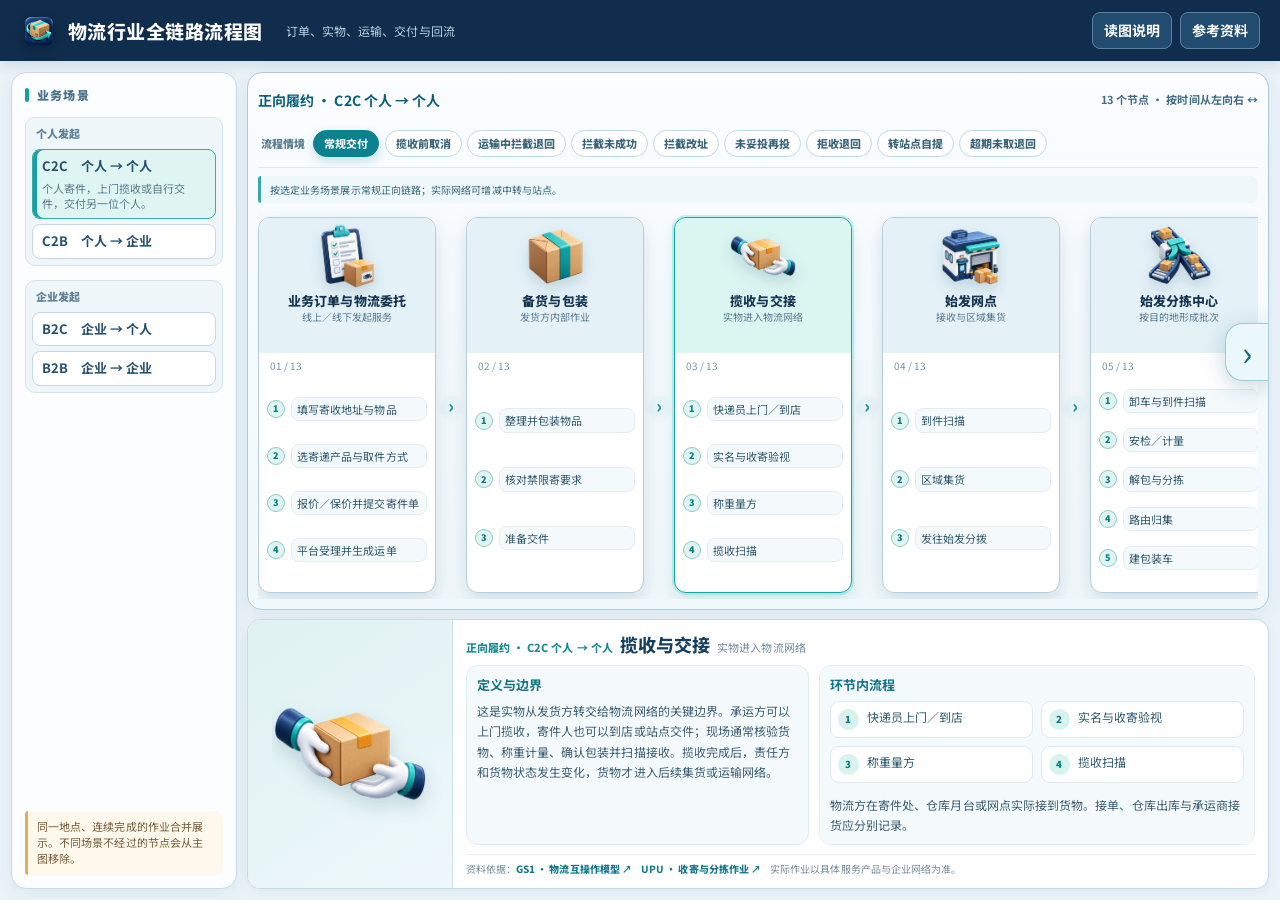
==== index.html @ 41b074a9 "Show active return switch only in C2B scenario" ====
<!doctype html>
<html lang="zh-CN">
<head>
  <meta charset="utf-8">
  <meta name="viewport" content="width=device-width, initial-scale=1">
  <meta name="theme-color" content="#102d4d">
  <meta name="description" content="按 C2C、C2B、B2C、B2B 场景查看物流正向与逆向全链路。">
  <title>物流行业全链路流程图</title>
  <style>
    @import url("https://fonts.googleapis.com/css2?family=Noto+Sans+SC:wght@400;500;600;700;800&display=swap");
    :root{--ink:#173652;--navy:#102d4d;--teal:#159f9e;--teal-dark:#0a747b;--soft:#eef6fa;--line:#c7dae7;--muted:#56728a;--gold:#e9af57;--white:#fff}
    *{box-sizing:border-box}html,body{height:100%}body{margin:0;background:#eaf3f8;color:var(--ink);font:14px/1.45 -apple-system,BlinkMacSystemFont,"PingFang SC","Microsoft YaHei",sans-serif}button{font:inherit;cursor:pointer}button:focus-visible,a:focus-visible,.flow-card:focus-visible{outline:3px solid #edbd68;outline-offset:2px}
    .app{height:100dvh;min-height:650px;display:flex;flex-direction:column;overflow:hidden}.topbar{height:61px;flex:none;padding:0 20px;background:var(--navy);color:#fff;display:flex;align-items:center;justify-content:space-between;gap:15px;box-shadow:0 3px 12px #13355126}.brand{display:flex;align-items:center;gap:10px;min-width:0}.brand-logo{width:31px;height:31px;border:2px solid #52d5c7;border-radius:9px;display:grid;place-items:center;color:#70eadf;font-size:19px;font-weight:800;transform:rotate(-8deg)}.brand h1{margin:0;font-size:19px;letter-spacing:.04em;white-space:nowrap}.brand p{margin:0 0 0 13px;color:#b1d2df;font-size:12px;white-space:nowrap}.top-actions{display:flex;gap:8px}.top-actions button{background:#214b6f;color:#fff;border:1px solid #5d829e;border-radius:8px;padding:7px 11px;font-weight:700}.top-actions button:hover{background:#2e5d82;transform:translateY(-1px)}
    .main{flex:1;min-height:0;padding:11px;display:grid;grid-template-columns:236px minmax(0,1fr);gap:10px}.sidebar{min-height:0;overflow:auto;background:#fbfdff;border:1px solid var(--line);border-radius:15px;padding:13px;display:flex;flex-direction:column;gap:14px;box-shadow:0 5px 17px #164b7010}.rail-heading{display:flex;align-items:center;gap:8px;font-size:12px;letter-spacing:.1em;font-weight:900;color:#48718b;text-transform:uppercase}.rail-heading::before{content:"";height:14px;width:4px;background:var(--teal);border-radius:4px}.switch-card{background:#e9f3f7;border:1px solid #c9dfe8;border-radius:12px;padding:9px}.switch-label{font-size:12px;font-weight:800;color:#497089;margin:0 0 7px}.direction-switch{position:relative;display:grid;grid-template-columns:1fr 1fr;gap:3px;padding:3px;background:#d5e6ed;border-radius:10px}.switch-slider{position:absolute;top:3px;bottom:3px;left:3px;width:calc(50% - 4px);border-radius:8px;background:#fff;box-shadow:0 2px 8px #123d5e25;transition:transform .42s cubic-bezier(.22,.75,.22,1),background .35s}.direction-switch.reverse .switch-slider{transform:translateX(calc(100% + 3px));background:#dcf4ec}.direction-switch button{position:relative;z-index:1;border:0;background:transparent;color:#5d7a8b;border-radius:8px;padding:8px 4px;font-weight:900;font-size:13px}.direction-switch button[aria-pressed="true"]{color:#0b6879}.switch-hint{font-size:11px;color:#638198;margin:8px 2px 0;min-height:28px;transition:opacity .2s,transform .2s}
    .scene-group{background:#eff6fa;border:1px solid #d4e4eb;border-radius:10px;padding:6px;display:grid;gap:5px}.group-title{color:#60829a;font-size:11px;font-weight:900;padding:2px 4px}.scene{width:100%;border:1px solid #c6d8e4;border-radius:8px;background:#fff;color:#26506d;text-align:left;padding:7px 9px;transition:background .35s,border-color .35s,box-shadow .35s,transform .35s}.scene:hover{border-color:#54adad;transform:translateX(2px)}.scene.active{background:#dff5f2;border-color:#39aaa8;box-shadow:inset 4px 0 #16a2a1}.scene strong{display:block;font-size:13px}.scene .scene-desc{display:block;max-height:0;opacity:0;overflow:hidden;font-size:11px;color:#567b8d;line-height:1.35;transition:max-height .45s cubic-bezier(.2,.7,.2,1),opacity .3s,padding .35s;padding-top:0}.scene.active .scene-desc{max-height:100px;opacity:1;padding-top:5px}.route-block{display:none;background:#eef8f8;border:1px solid #cce7e5;border-radius:10px;padding:8px;gap:5px;flex-direction:column;animation:reveal .35s both}.route-block.visible{display:flex}.route-block span{font-size:11px;font-weight:900;color:#48788a}.route{background:#fff;border:1px solid #bdd8de;border-radius:7px;color:#386478;text-align:left;padding:6px 8px;font-size:12px;font-weight:700;transition:background .3s,border-color .3s,transform .3s}.route:hover{transform:translateX(2px)}.route.active{background:#d6f2ef;border-color:#31aaa5;color:#086a75}.rail-note{margin-top:auto;border-left:3px solid #e5ae5f;background:#fff8ed;padding:8px 9px;border-radius:3px 8px 8px 3px;color:#775d38;font-size:11px}
    .surface{min-width:0;min-height:0;display:flex;flex-direction:column;gap:9px}.chart{flex:1;min-height:0;border:1px solid #accbdc;border-radius:15px;background:linear-gradient(180deg,#fbfdff,#f0f8fb);overflow-x:auto;overflow-y:hidden;scrollbar-color:#78aeca #dbeaf3;scrollbar-width:thin;box-shadow:0 5px 18px #14436513}.chart-inner{height:100%;min-height:375px;padding:12px;display:flex;flex-direction:column}.chart-heading{flex:none;min-height:38px;display:flex;align-items:center;justify-content:space-between;gap:12px;color:#416c84}.chart-heading strong{font-size:15px;color:#0b6079}.chart-heading small{font-size:12px;font-weight:700;white-space:nowrap}.flow{display:flex;align-items:stretch;gap:12px;flex:1;min-height:0}.flow-card{position:relative;flex:0 0 205px;min-width:205px;background:#fff;border:1px solid #b5cedd;border-radius:12px;box-shadow:0 5px 13px #164a6720;display:flex;flex-direction:column;overflow:visible;transition:border-color .25s,box-shadow .25s,background .25s}.flow-card:not(:last-child)::after{content:"";position:absolute;left:calc(100% + 2px);top:52%;width:9px;height:9px;border-top:3px solid #2c92a5;border-right:3px solid #2c92a5;transform:rotate(45deg);z-index:2}.flow-card.active{border-color:#18a4a4;box-shadow:0 0 0 2px #60d9d059,0 8px 17px #187b8c27}.flow-card.reverse.active{border-color:#2d9b78;box-shadow:0 0 0 2px #62ca9a59,0 8px 17px #22775025}.card-head{min-height:88px;border-radius:11px 11px 0 0;background:#e4f1f7;padding:11px;display:flex;gap:9px;align-items:flex-start}.flow-card.active .card-head{background:#dbf5f1}.flow-card.reverse .card-head{background:#e6f5eb}.card-head img{width:47px;height:47px;object-fit:contain;flex:none;filter:drop-shadow(0 2px 2px #0b476120)}.card-title{min-width:0}.card-title h3{font-size:14px;line-height:1.25;margin:2px 0 4px}.card-title p{margin:0;font-size:11px;color:#55758a;line-height:1.3}.card-number{font-size:11px;color:#7995a5;padding:8px 10px 1px}.mini-flow{list-style:none;padding:7px 9px;margin:0;flex:1;min-height:0;overflow:auto;display:flex;flex-direction:column;justify-content:space-evenly;gap:5px}.mini-flow li{position:relative;display:flex;align-items:center;gap:6px;min-height:27px;font-size:11px;color:#315a70}.mini-flow li:not(:last-child)::before{content:"";position:absolute;left:9px;top:calc(50% + 10px);height:calc(100% - 8px);border-left:1px solid #9bd0d1}.mini-flow .num{width:20px;height:20px;border-radius:50%;background:#e0f4f2;border:1px solid #8dcac8;color:#087c86;display:grid;place-items:center;flex:none;font-size:10px;font-weight:900}.mini-flow .step{padding:5px 6px;background:#f4f9fb;border:1px solid #e1edf2;border-radius:6px;flex:1;min-width:0}.card-note{margin:2px 9px 10px;background:#f3f9fb;border-left:2px solid #8fcbd2;color:#54778b;padding:7px 8px;font-size:11px;line-height:1.35;display:-webkit-box;-webkit-line-clamp:3;-webkit-box-orient:vertical;overflow:hidden;min-height:45px}.flow-card.reverse .card-note{background:#f2f9f4;border-color:#97cba7}.card-foot{border-top:1px solid #edf3f7;color:#7893a3;padding:6px 10px;font-size:10px;border-radius:0 0 11px 11px}.detail{height:143px;flex:none;background:#fff;border:1px solid var(--line);border-radius:13px;display:grid;grid-template-columns:170px 1fr;overflow:hidden;box-shadow:0 3px 12px #194b6510}.detail-title{background:var(--navy);color:#fff;padding:15px 13px;display:flex;flex-direction:column;justify-content:center}.detail-title small{font-size:11px;color:#71dfd3;font-weight:800}.detail-title strong{font-size:17px;line-height:1.22;margin:5px 0}.detail-title em{font-style:normal;color:#bbd3df;font-size:11px}.detail-body{padding:14px 17px;overflow:auto;color:#47677b;font-size:12px}.detail-body p{margin:0 0 8px}.detail-body b{color:#167e8d}.detail-body .sequence{color:#1e5e75;font-weight:700}.sourcebar{height:29px;flex:none;background:#d9ebf4;border-top:1px solid #b9d4e3;color:#466c83;padding:0 13px;display:flex;align-items:center;gap:8px;font-size:11px}.sourcebar a{color:#17668b;text-decoration:none;font-weight:800}.sourcebar button{margin-left:auto;border:0;background:transparent;color:#116e80;font-weight:900}.sourcebar a:hover,.sourcebar button:hover{text-decoration:underline}
    .modal-layer{position:fixed;inset:0;background:#081c32aa;display:flex;align-items:center;justify-content:center;padding:18px;z-index:50;opacity:0;visibility:hidden;pointer-events:none;transition:opacity .32s,visibility .32s}.modal-layer.open{opacity:1;visibility:visible;pointer-events:auto}.modal{width:min(760px,100%);max-height:86dvh;background:#fff;border-radius:17px;overflow:auto;box-shadow:0 30px 85px #04182777;transform:translateY(18px) scale(.97);transition:transform .42s cubic-bezier(.2,.8,.2,1)}.modal-layer.open .modal{transform:translateY(0) scale(1)}.modal-head{background:var(--navy);color:#fff;padding:15px 18px;display:flex;align-items:center;justify-content:space-between;gap:12px}.modal-head h2{font-size:18px;margin:0}.modal-head button{background:#2a5679;border:1px solid #7ca0b6;border-radius:7px;padding:6px 10px;color:#fff}.modal-body{padding:18px 22px;font-size:13px;color:#355b73}.modal-body p{margin:0 0 12px}.reference{padding:10px 0;border-top:1px solid #e0eaf0}.reference strong{display:block}.reference span{color:#617b8c;font-size:12px}
    @keyframes reveal{from{opacity:0;transform:translateY(-6px)}to{opacity:1;transform:translateY(0)}}@media(max-width:950px){.brand p{display:none}.main{grid-template-columns:190px minmax(0,1fr)}.flow-card{flex-basis:190px;min-width:190px}}@media(max-width:680px){.app{min-height:0}.topbar{height:53px;padding:0 9px}.brand h1{font-size:15px}.brand-logo{width:25px;height:25px;font-size:14px}.top-actions button{font-size:11px;padding:5px 7px}.main{padding:6px;grid-template-columns:117px minmax(0,1fr);gap:5px}.sidebar{padding:6px;gap:7px}.rail-heading{font-size:10px}.switch-card{padding:4px}.switch-label{display:none}.direction-switch button{font-size:10px;padding:6px 2px}.switch-hint,.rail-note{display:none}.scene-group{padding:3px;gap:3px}.scene{padding:4px}.scene strong{font-size:10px}.scene .scene-desc{font-size:9px}.route-block{padding:4px}.route{font-size:10px;padding:4px}.chart-inner{padding:7px;min-height:320px}.chart-heading strong{font-size:12px}.chart-heading small{font-size:10px}.flow-card{flex-basis:172px;min-width:172px}.card-head{min-height:77px;padding:7px}.card-head img{width:37px;height:37px}.card-title h3{font-size:12px}.detail{height:125px;grid-template-columns:99px 1fr}.detail-title{padding:7px}.detail-title strong{font-size:13px}.detail-body{padding:8px;font-size:10px}.sourcebar{height:24px;font-size:10px;padding:0 6px}.sourcebar a:nth-of-type(n+3){display:none}}@media(prefers-reduced-motion:reduce){*,*::before,*::after{animation-duration:.01ms!important;transition-duration:.01ms!important;scroll-behavior:auto!important}}

    /* Compact flow cards; visual and sourced explanation live in the detail area. */
    body{font-family:"Noto Sans SC","PingFang SC","Hiragino Sans GB","Microsoft YaHei",sans-serif;letter-spacing:.005em}
    .brand h1{font-weight:800;letter-spacing:.025em}
    .chart-inner{min-height:330px}
    .flow{align-items:flex-start;gap:10px}
    .flow-card{flex:0 0 170px;min-width:170px;height:316px;overflow:visible}
    .flow-card:not(:last-child)::after{left:calc(100% + 1px);top:52%;width:7px;height:7px}
    .card-head{min-height:145px;padding:7px 6px 6px;display:flex;flex-direction:column;align-items:center;justify-content:flex-start;text-align:center;gap:0}
    .card-head img{width:88px;height:88px;object-fit:contain;filter:drop-shadow(0 6px 7px #1445662b)}
    .card-title h3{font-size:13px;line-height:1.25;margin:2px 0 3px;font-weight:800}
    .card-title p{font-size:10px;line-height:1.25;color:#5b7c8f}
    .card-number{padding:4px 9px 0;font-size:10px}
    .mini-flow{padding:4px 8px 9px;justify-content:flex-start;gap:4px;overflow:auto}
    .mini-flow li{min-height:24px;font-size:10px;line-height:1.25}
    .mini-flow li:not(:last-child)::before{left:8px;top:calc(50% + 9px);height:calc(100% - 7px)}
    .mini-flow .num{width:18px;height:18px;font-size:9px}
    .mini-flow .step{padding:4px 5px}
    .card-note,.card-foot{display:none}
    .detail{height:230px;grid-template-columns:170px 1fr}
    .detail-image{background:linear-gradient(145deg,#dff2f2,#eef7fb);border-right:1px solid #cde2e9;display:flex;align-items:center;justify-content:center;flex-direction:column;padding:10px;gap:1px}
    .detail-image img{height:148px;width:148px;object-fit:contain;filter:drop-shadow(0 8px 9px #194e6330)}
    .detail-image small{font-size:10px;color:#6c8794}
    .detail-body{padding:12px 18px;display:flex;flex-direction:column;gap:6px;font-size:12px;overflow:auto}
    .detail-head{display:flex;align-items:baseline;gap:9px;flex-wrap:wrap}
    .detail-head h2{font-size:17px;line-height:1.25;margin:0;color:#173f60;font-weight:800}
    .detail-head span{font-size:11px;color:#168a91;font-weight:800}
    .detail-head em{font-style:normal;font-size:11px;color:#748e9f}
    .detail-explain{font-size:12px;line-height:1.5;margin:0;color:#345b72}
    .detail-explain b,.detail-records b{color:#087a87}
    .detail-records{font-size:11px;color:#4d6d7f;line-height:1.4}
    .detail-records .record{display:inline-block;background:#edf6f8;border:1px solid #d7e9ee;border-radius:5px;padding:2px 6px;margin:2px 4px 0 0;color:#2f6476}
    .detail-source{margin-top:auto;border-top:1px solid #e6eef3;padding-top:6px;font-size:10px;color:#748d9a;line-height:1.35}
    .detail-source a{color:#14788b;font-weight:800;text-decoration:none;margin-right:9px}
    .detail-source a:hover{text-decoration:underline}
    @media(max-width:950px){.flow-card{flex-basis:160px;min-width:160px}.card-head img{width:80px;height:80px}.detail{grid-template-columns:145px 1fr}.detail-image img{width:126px;height:126px}}
    @media(max-width:680px){.flow-card{flex-basis:152px;min-width:152px;height:304px}.card-head{min-height:133px}.card-head img{width:76px;height:76px}.card-title h3{font-size:12px}.detail{height:190px;grid-template-columns:95px 1fr}.detail-image{padding:3px}.detail-image img{width:87px;height:87px}.detail-image small{font-size:8px;text-align:center}.detail-body{padding:7px;gap:3px}.detail-head h2{font-size:12px}.detail-head span,.detail-head em{font-size:9px}.detail-explain,.detail-records{font-size:9px}.detail-source{font-size:8px}}

    .detail{height:245px}
    .detail-body{gap:7px}
    .detail-grid{display:grid;grid-template-columns:minmax(0,1.6fr) minmax(190px,1fr);gap:10px}
    .detail-box{background:#f4f9fb;border:1px solid #e0edf1;border-radius:8px;padding:8px 10px;min-width:0;min-height:90px}
    .detail-box b{display:block;color:#157486;font-size:11px;margin-bottom:4px}
    .detail-box p{margin:0;color:#3e6074;font-size:12px;line-height:1.45}
    .detail-box .outcome{font-weight:700;color:#28576c}
    .detail-box small{display:block;color:#698493;margin-top:5px;font-size:10px}
    @media(max-width:680px){.detail{height:197px}.detail-grid{grid-template-columns:1fr;gap:4px}.detail-box{min-height:0;padding:4px}.detail-box p{font-size:9px}.detail-box b,.detail-box small{font-size:8px}.detail-box:nth-child(2){display:none}}

    .flow-card{height:280px}
    .card-head{min-height:112px;padding:4px 5px 3px}
    .card-head img{width:72px;height:72px}
    .card-title h3{font-size:12px;margin:0 0 1px}
    .card-title p{font-size:9px}
    .mini-flow li{min-height:23px}
    @media(max-width:680px){.flow-card{height:274px}.card-head{min-height:108px}.card-head img{width:68px;height:68px}}
    /* Viewport-scaled flow and its dedicated, touch-friendly navigation. */
    .main{grid-template-columns:clamp(226px,14vw,350px) minmax(0,1fr)}
    .chart{overflow:hidden;scrollbar-width:none}
    .chart-inner{min-height:0;height:100%;padding:clamp(10px,.75vw,22px);gap:8px}
    .chart-heading{min-height:clamp(34px,2.3vw,52px)}
    .chart-heading strong{font-size:clamp(14px,.84vw,25px)}
    .chart-heading small{font-size:clamp(11px,.58vw,17px)}
    .flow-scroll{min-width:0;min-height:0;flex:1;overflow-x:auto;overflow-y:hidden;scrollbar-width:none;scroll-behavior:smooth;overscroll-behavior-x:contain}
    .flow-scroll::-webkit-scrollbar{display:none}
    .flow{height:100%;width:max-content;min-width:100%;gap:0;align-items:center}
    .flow-card{flex:0 0 var(--card-w,210px);min-width:var(--card-w,210px);height:var(--card-h,290px);border-radius:clamp(12px,.55vw,20px);overflow:visible}
    .flow-card:not(:last-child)::after{content:none}
    .flow-connector{flex:0 0 var(--node-gap,30px);width:var(--node-gap,30px);display:grid;place-items:center;color:#3195a8;font-size:clamp(18px,1vw,30px);font-weight:900;line-height:1;pointer-events:none}
    .flow-connector span{display:grid;place-items:center;width:clamp(18px,1.1vw,32px);height:clamp(18px,1.1vw,32px);border-radius:50%;background:#e8f6f8;box-shadow:0 2px 8px #27657a16}
    .card-head{height:var(--head-h,116px);min-height:0;padding:clamp(5px,.4vw,13px) 6px 5px;gap:4px;border-radius:inherit;border-bottom-left-radius:0;border-bottom-right-radius:0}
    .card-head img{width:var(--icon-size,75px);height:var(--icon-size,75px)}
    .card-title h3{font-size:var(--title-size,13px);line-height:1.24;margin:0 0 2px}
    .card-title p{font-size:var(--caption-size,10px);line-height:1.2}
    .card-number{font-size:var(--caption-size,10px);padding:6px 11px 0}
    .mini-flow{padding:5px clamp(8px,.48vw,18px) 12px;justify-content:space-evenly;gap:5px}
    .mini-flow li{min-height:var(--step-height,26px);font-size:var(--step-size,11px);line-height:1.3}
    .mini-flow .num{width:clamp(18px,.8vw,27px);height:clamp(18px,.8vw,27px);font-size:clamp(9px,.48vw,14px)}
    .mini-flow .step{padding:clamp(4px,.3vw,9px) clamp(5px,.34vw,12px);border-radius:8px}
    .mini-flow li:not(:last-child)::before{display:none}
    .flow-nav{flex:none;height:clamp(50px,3.3vw,74px);display:flex;align-items:center;gap:clamp(9px,.65vw,20px);padding:0 clamp(5px,.4vw,14px) 2px;border-top:1px solid #dcecf2}
    .flow-nav button{flex:none;width:clamp(37px,2.15vw,64px);height:clamp(37px,2.15vw,64px);border:1px solid #9dcbd8;border-radius:12px;background:#e8f6fa;color:#126783;cursor:pointer;font-size:clamp(27px,1.6vw,45px);line-height:1;box-shadow:0 3px 9px #1a64801c;transition:transform .2s,background .2s,box-shadow .2s}
    .flow-nav button:hover:not(:disabled){background:#caedf1;transform:translateY(-2px);box-shadow:0 5px 13px #1a64802a}
    .flow-nav button:disabled{opacity:.38;cursor:default;box-shadow:none}
    .flow-nav input{flex:1;min-width:0;height:44px;margin:0;cursor:pointer;appearance:none;background:transparent;--range-progress:0%}
    .flow-nav input::-webkit-slider-runnable-track{height:12px;border-radius:20px;background:linear-gradient(90deg,#37acae 0 var(--range-progress),#d3e7ef var(--range-progress) 100%);box-shadow:inset 0 1px 3px #17465d22}
    .flow-nav input::-moz-range-track{height:12px;border-radius:20px;background:#d3e7ef}
    .flow-nav input::-moz-range-progress{height:12px;border-radius:20px;background:#37acae}
    .flow-nav input::-webkit-slider-thumb{appearance:none;width:32px;height:32px;margin-top:-10px;border:5px solid #fff;border-radius:50%;background:#168f9c;box-shadow:0 2px 10px #1d6e8666}
    .flow-nav input::-moz-range-thumb{width:24px;height:24px;border:5px solid #fff;border-radius:50%;background:#168f9c;box-shadow:0 2px 10px #1d6e8666}
    .flow-nav output{flex:none;min-width:86px;text-align:center;padding:8px 10px;border-radius:9px;background:#eaf5f8;color:#245f78;font-size:clamp(12px,.64vw,18px);font-weight:800;font-variant-numeric:tabular-nums}
    .detail{height:clamp(245px,32vh,650px);grid-template-columns:clamp(160px,16vw,400px) minmax(0,1fr)}
    .detail-image{padding:clamp(10px,1vw,24px)}
    .detail-image img{width:min(100%,clamp(140px,12vw,330px));height:min(65%,clamp(140px,12vw,330px))}
    .detail-image small{font-size:clamp(10px,.55vw,16px)}
    .detail-body{padding:clamp(12px,1vw,30px);gap:clamp(9px,.65vw,18px);font-size:clamp(12px,.66vw,18px)}
    .detail-head{gap:clamp(7px,.5vw,16px)}
    .detail-head h2{font-size:clamp(18px,1.1vw,32px)}
    .detail-head span,.detail-head em{font-size:clamp(11px,.62vw,18px)}
    .detail-grid{grid-template-columns:minmax(0,1.1fr) minmax(0,1.4fr);gap:clamp(10px,.8vw,24px);flex:1;min-height:0}
    .detail-box{min-height:0;padding:clamp(10px,.75vw,23px);border-radius:12px;overflow:auto}
    .detail-box b{font-size:clamp(13px,.7vw,21px);margin-bottom:clamp(6px,.5vw,14px)}
    .detail-box p{font-size:clamp(12px,.66vw,19px);line-height:1.7}
    .detail-process{list-style:none;margin:0;padding:0;display:grid;grid-template-columns:repeat(auto-fit,minmax(140px,1fr));gap:8px}
    .detail-process li{display:flex;align-items:flex-start;gap:8px;padding:clamp(7px,.45vw,15px);border-radius:9px;background:white;border:1px solid #dcebf0;color:#305d70;font-size:clamp(12px,.62vw,18px);line-height:1.4}
    .detail-process .process-num{display:grid;place-items:center;flex:none;width:clamp(21px,.9vw,30px);height:clamp(21px,.9vw,30px);border-radius:50%;background:#d8f2ee;color:#087d86;font-size:.8em;font-weight:900}
    .detail-source{font-size:clamp(10px,.54vw,16px);padding-top:clamp(7px,.45vw,13px)}
    @media(min-width:1900px){.topbar{height:clamp(66px,4.5vh,94px)}.brand h1{font-size:clamp(24px,1vw,36px)}.brand p{font-size:clamp(14px,.6vw,19px)}.sidebar{padding:clamp(15px,.85vw,26px);gap:clamp(10px,.6vw,18px)}.rail-heading,.group-title{font-size:clamp(14px,.65vw,19px)}.scene strong,.direction-switch button,.route{font-size:clamp(15px,.7vw,21px)}.scene-desc,.switch-hint,.rail-note{font-size:clamp(12px,.56vw,17px)}}
    @media(max-width:900px){.main{grid-template-columns:190px minmax(0,1fr)}.detail{height:240px;grid-template-columns:130px 1fr}.detail-image img{width:120px;height:120px}.detail-grid{grid-template-columns:1fr}.detail-box:nth-child(2){display:none}}
    @media(max-width:680px){.main{grid-template-columns:117px minmax(0,1fr)}.chart-inner{padding:6px;gap:3px}.flow-nav{height:43px;gap:5px}.flow-nav button{width:30px;height:30px;font-size:23px;border-radius:8px}.flow-nav input{height:36px}.flow-nav input::-webkit-slider-runnable-track{height:9px}.flow-nav input::-webkit-slider-thumb{height:25px;width:25px;margin-top:-8px;border-width:4px}.flow-nav output{min-width:55px;padding:6px 3px;font-size:10px}.detail{height:205px;grid-template-columns:90px 1fr}.detail-body{padding:7px;gap:4px}.detail-head h2{font-size:13px}.detail-head span,.detail-head em{font-size:9px}.detail-box{padding:5px}.detail-box b,.detail-box p,.detail-process li{font-size:9px}.detail-process{grid-template-columns:repeat(2,minmax(0,1fr));gap:3px}.detail-process li{padding:4px}.detail-source{font-size:8px}}
    /* Navigation floats beside the cards; the bottom edge stays clear. */
    .chart-inner{position:relative}
    .flow-nav{position:absolute;inset:0;height:auto;padding:0;border:0;pointer-events:none;z-index:5;display:block}
    .flow-nav button{position:absolute;top:52%;width:clamp(43px,2.7vw,88px);height:clamp(58px,4.4vw,130px);border-radius:0 18px 18px 0;background:#eaf8fb;font-size:clamp(34px,2.2vw,70px);pointer-events:auto;transform:translateY(-50%);box-shadow:0 5px 22px #1f5d7140}
    .flow-nav button:hover:not(:disabled){transform:translateY(-50%) scale(1.05)}
    .flow-nav button[hidden]{display:none}
    #prevNode{left:0;border-left:0}
    #nextNode{right:0;border-right:0;border-radius:18px 0 0 18px}
    .flow-card{box-shadow:0 7px 19px #164a6726}
    .detail{height:clamp(245px,30vh,650px)}
    @media(max-width:680px){.flow-nav{height:auto}.flow-nav button{width:32px;height:54px;font-size:29px;border-radius:0 10px 10px 0}.flow-nav button:hover:not(:disabled){transform:translateY(-50%)}#nextNode{border-radius:10px 0 0 10px}}
    .brand-logo{width:clamp(38px,2.55vw,68px);height:clamp(38px,2.55vw,68px);border:0;border-radius:0;display:block;object-fit:contain;transform:none;filter:drop-shadow(0 3px 7px #0004)}
    .branch-bar{flex:none;min-height:clamp(43px,2.7vw,64px);display:flex;align-items:center;gap:clamp(5px,.4vw,12px);min-width:0;overflow-x:auto;scrollbar-width:none;border-bottom:1px solid #dcebf1;padding:0 3px 5px}
    .branch-bar::-webkit-scrollbar{display:none}
    .branch-bar[hidden],.branch-context[hidden]{display:none}
    .branch-caption{flex:none;color:#5b8193;font-size:clamp(11px,.58vw,17px);font-weight:900;margin-right:3px}
    .branch-bar button{flex:none;border:1px solid #bed8e3;border-radius:999px;background:#fff;color:#396679;padding:clamp(5px,.38vw,10px) clamp(10px,.65vw,20px);font-size:clamp(11px,.59vw,17px);font-weight:800;white-space:nowrap;transition:background .24s,color .24s,border-color .24s,box-shadow .24s,transform .24s}
    .branch-bar button:hover{transform:translateY(-2px);border-color:#4caab2;box-shadow:0 4px 10px #1b6f8126}
    .branch-bar button.active{background:#0c8190;border-color:#0c8190;color:#fff;box-shadow:0 4px 11px #168b9840}
    .branch-bar button[data-branch="intercept"].active,.branch-bar button[data-branch="refuse"].active{background:#ac6b39;border-color:#ac6b39}
    .branch-context{flex:none;min-height:27px;display:flex;align-items:center;padding:1px 9px;border-left:3px solid #3ca8ac;background:#eef8fa;border-radius:3px 7px 7px 3px;color:#38697b;font-size:clamp(10px,.54vw,16px);line-height:1.3}
    .flow-card.decision{border-color:#e6bc83}.flow-card.decision .card-head{background:#fff0da}.flow-card.decision .mini-flow .num{background:#fff0d7;border-color:#eec98f;color:#a56223}
    .flow-card.return{border-color:#a9d5bd}.flow-card.return .card-head{background:#e4f4e9}.flow-card.return .mini-flow .num{background:#def2e7;border-color:#94caaa;color:#27794e}
    .flow-card.resolution .card-head{background:#e3eefb}
    .flow-connector.return-link span{background:#e3f4e9;color:#218964;animation:returnPulse 1.7s ease-in-out infinite}
    @keyframes returnPulse{50%{transform:scale(1.15);box-shadow:0 0 0 7px #56be841c}}
    @media(max-width:680px){.brand-logo{width:33px;height:33px}.branch-bar{min-height:37px;gap:4px}.branch-caption{display:none}.branch-bar button{font-size:10px;padding:5px 7px}.branch-context{min-height:23px;font-size:9px}}
    .flow-card{cursor:pointer}
    .flow-card:hover:not(.active){border-color:#61b5bd;box-shadow:0 7px 20px #176f842d}
    .return-block{display:none;min-width:0;background:#eef8f2;border:1px solid #cce5d6;border-radius:10px;padding:8px;animation:reveal .35s both}
    .return-block.visible{display:block}
    .return-toggle{box-sizing:border-box;width:100%;min-width:0;display:flex;align-items:center;justify-content:space-between;gap:8px;padding:8px 9px;border:1px solid #a8d2ba;border-radius:8px;background:#fff;color:#27684e;cursor:pointer;font:inherit;font-size:clamp(11px,.64vw,17px);font-weight:800;text-align:left;transition:background .25s,border-color .25s,box-shadow .25s}
    .return-toggle:hover{border-color:#57b582;background:#f7fcf8}
    .return-toggle[aria-checked="true"]{background:#dff3e7;border-color:#3aa872;box-shadow:inset 4px 0 #3aa872}
    .return-toggle .toggle-track{flex:none;width:34px;height:20px;padding:2px;border-radius:999px;background:#a4b8ad;transition:background .25s}
    .return-toggle .toggle-track::after{content:"";display:block;width:16px;height:16px;border-radius:50%;background:#fff;box-shadow:0 1px 3px #0002;transition:transform .25s}
    .return-toggle[aria-checked="true"] .toggle-track{background:#2fa877}
    .return-toggle[aria-checked="true"] .toggle-track::after{transform:translateX(14px)}
    @media(max-width:680px){.return-block{padding:4px}.return-toggle{padding:5px 4px;gap:4px;font-size:10px}.return-toggle .toggle-track{width:26px;height:16px;padding:2px}.return-toggle .toggle-track::after{width:12px;height:12px}.return-toggle[aria-checked="true"] .toggle-track::after{transform:translateX(14px)}}
    .card-head{box-sizing:border-box;overflow:hidden}
    .card-head img{flex:none}
    .card-title{width:100%;flex:none}
  </style>
</head>
<body>
<div class="app">
  <header class="topbar"><div class="brand"><img class="brand-logo" src="assets/brand-logo.png" width="48" height="48" alt=""><h1>物流行业全链路流程图</h1><p>订单、实物、运输、交付与回流</p></div><div class="top-actions"><button type="button" id="guideBtn">读图说明</button><button type="button" id="refsBtn">参考资料</button></div></header>
  <main class="main">
    <aside class="sidebar" aria-label="业务场景与返运组织">
      <div class="rail-heading">业务场景</div>
      <div class="scene-group"><div class="group-title">个人发起</div><button type="button" class="scene active" data-scene="c2c" aria-pressed="true"><strong>C2C　个人 → 个人</strong><span class="scene-desc">个人寄件，上门揽收或自行交件，交付另一位个人。</span></button><button type="button" class="scene" data-scene="c2b" aria-pressed="false"><strong>C2B　个人 → 企业</strong><span class="scene-desc">个人向企业寄件，可用于退货、返修、回收或送检。</span></button><div class="return-block" id="returnBlock"><button type="button" class="return-toggle" id="returnToggle" data-return-toggle role="switch" aria-checked="false" aria-label="主动退回"><span>主动退回</span><span class="toggle-track" aria-hidden="true"></span></button></div></div>
      <div class="scene-group"><div class="group-title">企业发起</div><button type="button" class="scene" data-scene="b2c" aria-pressed="false"><strong>B2C　企业 → 个人</strong><span class="scene-desc">商家或仓库备货，通过仓配或承运商送到消费者。</span></button><button type="button" class="scene" data-scene="b2b" aria-pressed="false"><strong>B2B　企业 → 企业</strong><span class="scene-desc">采购、调拨与销售发货，可走整车直达或零担网络。</span></button></div>
      <div class="route-block" id="routeBlock"><span id="routeTitle">运输组织（示例）</span><button type="button" class="route" data-route="direct" aria-pressed="false">直达运输</button><button type="button" class="route active" data-route="network" aria-pressed="true">网点／分拣网络</button></div>
      <div class="rail-note">同一地点、连续完成的作业合并展示。不同场景不经过的节点会从主图移除。</div>
    </aside>
    <div class="surface"><section class="chart" id="chart" aria-label="物流全链路流程图"><div class="chart-inner"><div class="chart-heading"><strong id="flowTitle"></strong><small id="flowCount"></small></div><div class="branch-bar" id="branchBar" aria-label="流程分支"><span class="branch-caption">流程情境</span><button type="button" data-branch="normal" aria-pressed="true">常规交付</button><button type="button" data-branch="cancel" aria-pressed="false">揽收前取消</button><button type="button" data-branch="intercept" aria-pressed="false">运输中拦截退回</button><button type="button" data-branch="interceptFail" aria-pressed="false">拦截未成功</button><button type="button" data-branch="reroute" aria-pressed="false">拦截改址</button><button type="button" data-branch="failed" aria-pressed="false">未妥投再投</button><button type="button" data-branch="refuse" aria-pressed="false">拒收退回</button><button type="button" data-branch="pickupPoint" aria-pressed="false">转站点自提</button><button type="button" data-branch="unclaimed" aria-pressed="false">超期未取退回</button></div><div class="branch-context" id="branchContext" aria-live="polite"></div><div class="flow-scroll" id="flowScroll"><div class="flow" id="flow"></div></div><div class="flow-nav" aria-label="流程节点导航"><button type="button" id="prevNode" aria-label="上一个节点">‹</button><button type="button" id="nextNode" aria-label="下一个节点">›</button></div></div></section><section class="detail" id="detail" aria-live="polite"></section></div>
  </main>
</div>
<div class="modal-layer" id="modalLayer" aria-hidden="true"><div class="modal" role="dialog" aria-modal="true" aria-labelledby="modalTitle"><div class="modal-head"><h2 id="modalTitle"></h2><button type="button" id="closeModal">关闭 ×</button></div><div class="modal-body" id="modalBody"></div></div></div>
<script>
const SOURCES=[
  ['GS1 · Logistics Interoperability Model','物流服务购买方、服务提供方，以及计划、接货、运输、交付和结算等协同关系。','https://ref.gs1.org/standards/logistics-interoperability/1.1.1/'],
  ['ASCM · SCOR Digital Standard','计划、订单、履约与退回的端到端流程框架。','https://scor.ascm.org/'],
  ['CSCMP · Supply Chain Management Definitions','物流管理涵盖运输、仓储、订单履约、网络设计、库存等活动。','https://cscmp.org/CSCMP/Educate/SCM_Definitions_and_Glossary_of_Terms.aspx'],
  ['UPU · Domestic Postal System','邮政网络的收寄、分拣、发运与投递作业示例；用于辅助理解网络节点。','https://www.upu.int/en/Postal-Solutions/Technical-Solutions/Products/DPS---Domestic-Postal-System'],
  ['UPS · Delivery Intercept','拦截申请可以在交付前请求退回、改址、延期或暂存；是否执行依服务规则和货物状态而定。','https://www.ups.com/us/en/support/tracking-support/change-delivery-options/delivery-intercept'],
  ['FedEx · Delivery Manager FAQ','未妥投、再次派送、拒收等末端异常情况的承运商实践。','https://www.fedex.com/en-us/faq/delivery-manager.html'],
  ['UPU · Convention Manual, Return to Sender','无法投递与退回发件人的国际邮政作业规则示例。','https://www.upu.int/UPU/media/upu/files/aboutUpu/acts/06-manualsInThreeVolumes/actInThreeVolumesConventionManual202506En.pdf'],
  ['FedEx · Shipping FAQ','未扫描货物取消发运的承运商规则示例。','https://www.fedex.com/en-us/shipping/faqs.html'],
  ['USPS · Labels API','未使用标签取消或退款的邮政服务示例。','https://developers.usps.com/domesticlabelsv3']
];
const SCENES={c2c:'C2C 个人 → 个人',c2b:'C2B 个人 → 企业',b2c:'B2C 企业 → 个人',b2b:'B2B 企业 → 企业'};
const FORWARD=[
 {id:'order',title:'业务订单与物流委托',icon:'order',caption:'线上／线下发起服务',steps:['明确发运需求','提交物流委托','确认服务与运单'],detail:'交易、寄件或调拨先形成发运需求；服务购买方向平台、物流企业或货代下单。业务订单、物流委托和实际揽收是不同状态。',by:{c2c:['填写寄收地址与物品','选寄递产品与取件方式','报价／保价并提交寄件单','平台受理并生成运单'],c2b:['提交退货／返修／回收申请','获得回寄码或取件单','指定企业收货点与承运方','生成回寄运单'],b2c:['交易订单与支付校验','商家／平台接单','选择仓配或快递服务','拆单／合单并生成运单'],b2b:['采购／销售／调拨计划','核对货量、交期与地点','询价／合同发运','订车／订舱并确认时窗']}},
 {id:'prepare',title:'备货与包装',icon:'parcel',caption:'发货方内部作业',steps:['备货与核对','包装／装载单元','标签与单证'],detail:'在发货方场所完成准备。个人包装、商家拣货、企业托盘化的作业不同，但都发生在承运商接货之前。',by:{c2c:['整理并包装物品','核对禁限寄要求','准备交件'],c2b:['按回寄要求包装','备齐凭证与配件','等待取件'],b2c:['库存分配与拣货','复核、包装、贴标','出库暂存'],b2b:['工厂／仓库备货','托盘化与装箱','装箱单、批次与集货']}},
 {id:'pickup',title:'揽收与交接',icon:'handover',caption:'实物进入物流网络',steps:['上门揽收／交件','清点计量与核验','交接扫描'],detail:'物流方在寄件处、仓库月台或网点实际接到货物。接单、仓库出库与承运商接货应分别记录。',by:{c2c:['快递员上门／到店','实名与收寄验视','称重量方','揽收扫描'],c2b:['上门取回／网点交件','核对回寄任务','称重与揽收','回收交接'],b2c:['仓库／商家出库交接','承运商清点揽收','扫描与差异反馈'],b2b:['车辆到厂／仓','月台装货','件数／封签核对','签交接单']}},
 {id:'origin',title:'始发网点',icon:'station',caption:'接收与区域集货',steps:['到件扫描','区域集货','发往始发分拨'],detail:'快递或零担网络常见的始发接入点。工厂整车直送一般跳过。'},
 {id:'sort',title:'始发分拣中心',icon:'sort',caption:'按目的地形成批次',steps:['卸车与到件扫描','安检／计量','解包与分拣','路由归集','建包装车'],detail:'在同一分拣中心将零散货物按目的地或下一程线路归集；异常件在此登记。'},
 {id:'hub',title:'始发枢纽',icon:'hub',caption:'跨线路组织',steps:['到车交接','卸车与跨线分流','集货与配载','装车发出'],detail:'跨线路转运、越库和集货在始发枢纽完成；一些线路可从分拣中心直接进入干线。'},
 {id:'linehaul',title:'干线发运与在途',icon:'truck',caption:'公路／铁路／航空／水运',steps:['形成运输需求','匹配运力与班次','调度与配载','装车／装舱','实际发车并跟踪'],detail:'实际发车是运输执行开始的明确状态。装车完成不等于发车；在途应跟踪位置、时效和异常。'},
 {id:'relay',title:'中转枢纽',icon:'transfer',caption:'可选 0–N 次',steps:['到达扫描','卸货／换装','下程路由分流','再集货与配载','二次发运'],detail:'依网络布局和运输方式，可能没有中转，也可能多次中转；直达运输通常跳过。'},
 {id:'desthub',title:'目的地枢纽',icon:'hub',caption:'接入区域网络',steps:['干线到达交接','到件扫描','区域分流','发往目的地分拨'],detail:'目的地枢纽把跨区货物导入区域配送网络；直送收货方的整车可跳过。'},
 {id:'destsort',title:'目的地分拨',icon:'sort',caption:'按末端站点归集',steps:['到车卸货','扫描与分拣','路由归集','建包／装车','发往站点'],detail:'在同一分拨中心把货物分配到目的地站点、营业部或支线车辆。'},
 {id:'station',title:'到站与配送交接',icon:'station',caption:'站点连续作业',steps:['站点接货与扫描','落地分件／暂存','分配配送员或车辆','装车并规划路线'],detail:'到站、分件、暂存和配送员接货发生在同一站点，合并为一张卡片；到站不等于签收。'},
 {id:'delivery',title:'末端交付与签收',icon:'delivery',caption:'收货地点连续作业',steps:['送达或约定自提','核对收货对象','签收／验收','异常与结果回传'],detail:'在收货地点完成交付与签收；企业入库验收可能晚于承运商交付，应保留独立记录。',by:{c2c:['上门派送／自提','收件人或代收人签收','拒收／未妥投处理','结果回传'],c2b:['送达企业／回收点','企业签收','检测或分类任务创建','异常反馈'],b2c:['上门派送／驿站自提','消费者签收','售后时效开始','拒收／未妥投处理'],b2b:['预约到货与卸货','收货方清点签单','数量／质量验收','回单与差异记录']}},
 {id:'close',title:'结算与售后闭环',icon:'settlement',caption:'订单数据与费用闭环',steps:['计费对账','结算／开票','投诉与理赔','状态归档'],detail:'费用结算、售后和异常处理可与实物流动部分并行。退货、返修、回收可再触发新的逆向链路。'}
];
const REVERSE=[
 {id:'r-request',title:'逆向申请与受理',icon:'reverse',caption:'形成回流服务需求',steps:['提交原因和货物信息','审核规则与凭证','明确承担方和费用','生成逆向订单'],detail:'拒收、退货、返修、召回、回收等触发新的物流委托；原交易售后单与逆向运单应关联。',by:{c2c:['发起拒收／退回','确认原寄件人','确定退回费用','生成退回任务'],c2b:['提交返修／回收申请','企业审核与受理','确认回寄条件','生成逆向订单'],b2c:['消费者申请退货','商家／平台审核','确定退款与运费规则','生成退货单'],b2b:['企业退货／召回','核对合同与批次','明确责任与费用','生成返运委托']}},
 {id:'r-book',title:'回寄预约',icon:'calendar',caption:'确定取件方式与时间',steps:['确定取件地址','选择上门／自行交件','预约时间窗口','准备包装与标签'],detail:'取件预约与物流委托通常在线上完成；实物尚未进入逆向运输网络。'},
 {id:'r-pick',title:'逆向揽收',icon:'handover',caption:'退回货物交接',steps:['交件核验','称重／计量与扫描','记录货物状态','责任交接'],detail:'承运方实际取得退回货物，建立原订单、逆向运单与交接记录的对应关系。'},
 {id:'r-receive',title:'退回收货确认',icon:'warehouse',caption:'收货方核对实物',steps:['收货方接收实物','核对数量与状态','确认收货或登记差异'],detail:'GS1 将承运方的交付结果与目的地仓库的收货确认区分。目的地可以是原寄件人、商家仓、维修中心或回收仓；入库和检验依具体业务继续办理。',by:{c2c:['原寄件人接收','核对退回货物','确认或反馈差异'],c2b:['企业／回收点接收','核对回寄任务','确认或登记差异'],b2c:['商家仓接收','核对退货单','收货确认／差异登记'],b2b:['企业仓接收','核对批次与数量','确认或登记差异']}},
 {id:'r-inspect',title:'检测与分类',icon:'inspect',caption:'确定货物后续去向',steps:['外观／功能检测','记录成色和损伤','分级分类','确定处置方案'],detail:'检测结果决定维修、换货、复售、再利用、再生或报废；个人退回原寄件人的货物可略过企业检测。'},
 {id:'r-close',title:'处置与结算',icon:'recycle',caption:'实物、资金和状态闭环',steps:['退款／换货／返还','复售／再生／报废','费用对账','状态归档'],detail:'实物处置、财务结算和售后状态回传完成后，逆向订单闭环。',by:{c2c:['原寄件人确认收货','退回费用结算','关闭退回任务'],c2b:['维修／回收／检测','返还或补偿','结算与归档'],b2c:['退款／换货','复售／维修／报废','对账与归档'],b2b:['换货／索赔／返修','库存与合同调整','对账与归档']}}
];
const BRANCHES={
  normal:{label:'常规交付',hint:'按选定业务场景展示常规正向链路；实际网络可增减中转与站点。'},
  return:{label:'主动退回',hint:'退货、返修、回收等先形成退回需求，再由承运方接货、运输、交付指定处理地点。'},
  cancel:{label:'揽收前取消',hint:'在实物交接前取消：受理并核查状态后关闭委托，无需回运。'},
  intercept:{label:'运输中拦截退回',hint:'以干线在途提出拦截为示例；请求需核验，执行成功后才进入退回运输。'},
  interceptFail:{label:'拦截未成功',hint:'拦截请求未能在交付前执行时，货物仍可能沿原路径继续配送；后续以实际状态为准。'},
  reroute:{label:'拦截改址',hint:'以在途改址为示例；承运方核验可执行性后重新规划后续路由。'},
  failed:{label:'未妥投再投',hint:'首次派送未完成，货物暂存并改约或补全地址后再次派送。'},
  refuse:{label:'拒收退回',hint:'收货方拒收后先记录原因并确认处置，再按约定回流至发货方。'},
  pickupPoint:{label:'转站点自提',hint:'按服务规则改为站点或自提点接收，通知收货方并完成取件核验。'},
  unclaimed:{label:'超期未取退回',hint:'站点通知后在约定期限内无人取件，按规则发起退回。'}
};
const EXCEPTION_STAGES={
  cancelled:{id:'cancelled',title:'揽收前取消',icon:'order',caption:'未交运 · 不发生返运',steps:['提交取消请求','核查是否已揽收','取消未使用的运单／标签','按服务规则处理费用'],detail:'FedEx 对未扫描货物提供取消发运，USPS 对未使用标签提供取消或退款路径。已揽收的货物不能视为在原地取消，应另行请求拦截。',branchType:'decision'},
  interceptRequest:{id:'interceptRequest',title:'拦截申请与核验',icon:'reverse',caption:'在途变更 · 成功不保证',steps:['发起拦截／改址请求','核验身份与服务规则','定位最近可控节点','反馈可否执行'],detail:'拦截是请求，不是货物立即停止。可执行性取决于当前位置、服务条款、时效和承运网络；货物可能已接近妥投。',branchType:'decision'},
  interceptExecute:{id:'interceptExecute',title:'拦截结果确认',icon:'hub',caption:'成功后才变更后续处理',steps:['承运方处理拦截请求','确认是否已在交付前完成','成功时执行退回／改址选项','通知相关方处理结果'],detail:'UPS 将“退回发件人”和“改址”列为交付前可申请的拦截选项，并说明费用在请求完成时收取。申请不等于执行成功；失败时货物仍可能沿原路径交付。',branchType:'decision'},
  interceptFailed:{id:'interceptFailed',title:'拦截未完成',icon:'hub',caption:'按原运输状态继续',steps:['承运方反馈未完成结果','核对当前货物位置','继续原有运输或交付','更新相关方状态'],detail:'UPS 的交付拦截服务是交付前的请求，不能保证每个请求都成功。未执行退回或改址时，应以承运方实际运输状态和交付结果为准。',branchType:'decision'},
  returnClose:{id:'returnClose',title:'退回结算与归档',icon:'settlement',caption:'原订单与返运状态关联',steps:['核对退回结果','处理费用与退款','更新订单／运单状态','完成归档'],detail:'把原履约、退回运输和费用状态关联起来，处理可能的退款、返运费或差异责任。',branchType:'return'},
  replan:{id:'replan',title:'改址后继续配送',icon:'transfer',caption:'承运方确认后的新目的地',steps:['确认可用的改址选项','核对新的收货地址','确认相关费用或时效变化','按新地址继续配送'],detail:'UPS 的拦截服务允许在交付前请求将货物送往另一地址；是否允许及实际费用以承运商服务条件和执行结果为准。',branchType:'decision'},
  attempt:{id:'attempt',title:'派送尝试',icon:'delivery',caption:'送达但未完成签收',steps:['联系并到达收货点','核验地址与接收方','尝试交付','记录现场结果'],detail:'派送尝试与签收不同。无人接收、地址问题或收货方拒收都应形成明确结果，再选择重派、改约、自提或退回。',branchType:'decision'},
  failedAttempt:{id:'failedAttempt',title:'未妥投处理',icon:'station',caption:'未完成交付',steps:['记录未妥投原因','联系发件／收件方','确定改约或补充信息','货物回站暂存'],detail:'未妥投不等于拒收，也不一定立即退回。可按服务规则安排再投、暂存、自提或最终退回。',branchType:'decision'},
  redelivery:{id:'redelivery',title:'再次派送与签收',icon:'delivery',caption:'完成改约后的再次交付',steps:['确认新时间或地址','重新分配配送任务','再次派送','签收或继续异常处理'],detail:'再次派送是新的配送尝试。若仍无法交付，可能进入暂存、自提或退回处理，具体次数取决于服务规则。',branchType:'resolution'},
  refusal:{id:'refusal',title:'拒收与退回决定',icon:'reverse',caption:'收货方明确不接收',steps:['记录拒收事实与原因','停止交付并保管货物','通知发货方／平台','确认退回方案'],detail:'拒收发生在交付环节，承运方需记录原因并按合同或服务规则取得退回指令。拒收后的货物尚需完成返运和接收。',branchType:'decision'},
  pickupNotice:{id:'pickupNotice',title:'自提点入站与通知',icon:'station',caption:'改变末端交付方式',steps:['货物转入自提点','扫描入站与暂存','通知收货方','告知取件期限'],detail:'自提点或营业网点在接货后保管货物并通知收货方。转自提须符合服务规则和收货方选择，不等于已经完成交付。',branchType:'decision'},
  pickupSign:{id:'pickupSign',title:'自提核验与交付',icon:'delivery',caption:'收货方到点领取',steps:['到店出示取件凭证','核对身份及货物','现场交付／签收','回传完成状态'],detail:'收货方到自提点领取并完成核验，货物才从自提点转交给收货方；通知已发送不等于妥投。',branchType:'resolution'},
  unclaimedReturn:{id:'unclaimedReturn',title:'超期未取与退回决定',icon:'reverse',caption:'暂存期限结束',steps:['确认取件期限届满','记录未领取原因','通知相关方','按规则生成退回任务'],detail:'在服务约定的暂存期限内未被领取时，可按发货方指令或服务规则退回；期限和处置方式因产品而异。',branchType:'decision'}
};
const RETURN_NETWORK={
  intake:{id:'r-intake',title:'退回接入与集货',icon:'station',caption:'网络返运 · 接入点',steps:['核对退回标识和目的地','记录承运方接货状态','交接至始发处理设施'],detail:'退回件已由承运方控制后，按退回目的地进入其网络。邮政或快递网络可在网点、营业部等接入点完成接收和发运准备；直达返运不经过此节点。',branchType:'return'},
  sort:{id:'r-sort',title:'退回分拣与发运',icon:'sort',caption:'网络返运 · 始发处理',steps:['到件交接','按退回目的地分拣','形成发运批次','交下一运输区间'],detail:'UPU 的邮政系统把邮件接收、分拣和发运列为网络作业。这里把退回件作为待运输货物按新的目的地组织；不同企业可能在同一设施合并这些作业。',branchType:'return'},
  linehaul:{id:'r-linehaul',title:'退回区间运输',icon:'truck',caption:'网络返运 · 在途',steps:['确认退回运输指令','完成装载交接','运输区间发运','在途状态回传'],detail:'GS1 退货案例包含运输指令、承运商接货、运输状态和目的地交付。跨区退回可能经过长距离区间；同城路径可省略这一独立节点。',branchType:'return'},
  relay:{id:'r-relay',title:'退回中转（可选）',icon:'transfer',caption:'可选 · 按承运网络',steps:['中转地点到达交接','按下一程方向分流','换装或交下一承运方','更新运输状态'],detail:'GS1 的货代多承运段模型包含始发集货、主运输段和末段承运。退回是否需要中转由承运网络和目的地决定；直达路径不经过中转。',branchType:'return'},
  destination:{id:'r-destination',title:'退回目的地分拣',icon:'sort',caption:'网络返运 · 目的地区域',steps:['运输到达交接','按退回收件地点分流','交末段配送'],detail:'网络运输到达目的地区域后，可再次分拣并移交末段配送。该节点只适用于设有目的地分拣设施的路径。',branchType:'return'},
  dropoff:{id:'r-dropoff',title:'退回交付',icon:'delivery',caption:'承运方向收货点交货',steps:['确认退回收货地点','送达并交接货物','取得交付结果','回传最终运输通知'],detail:'GS1 退货流程将承运方的交付结果通知与收货仓库的收货确认分开。交付完成后，收货方仍需另行核对和处理实物。',branchType:'return'},
  direct:{id:'r-direct',title:'退回直达运输',icon:'truck',caption:'无需网点分拣和中转',steps:['确认承运方与退回目的地','完成装载交接','直接运输至收货地点','回传运输状态'],detail:'GS1 的退货案例允许承运方从退回起点直接运至指定收货仓；该路径不经过独立的网点、分拣和中转设施。',branchType:'return'}
};
const ESC=s=>String(s).replace(/[&<>"']/g,c=>({'&':'&amp;','<':'&lt;','>':'&gt;','"':'&quot;',"'":'&#39;'}[c]));
let scene='c2c',direction='forward',route='network',branch='normal',focus='pickup';
const $=id=>document.getElementById(id);
function returnStages(){return route==='direct'?[RETURN_NETWORK.direct,RETURN_NETWORK.dropoff]:[RETURN_NETWORK.intake,RETURN_NETWORK.sort,RETURN_NETWORK.linehaul,RETURN_NETWORK.relay,RETURN_NETWORK.destination,RETURN_NETWORK.dropoff]}
function currentStages(){
  let list=direction==='reverse'?REVERSE:FORWARD;
  if(direction==='reverse'){list=[...list.slice(0,3),...returnStages(),...list.slice(3)];if(scene==='c2c')list=list.filter(s=>s.id!=='r-inspect');return list}
  if(scene==='b2b'&&route==='direct')list=list.filter(s=>!['origin','sort','hub','relay','desthub','destsort','station'].includes(s.id));
  if(branch==='normal')return list;
  if(branch==='cancel')return [list[0],EXCEPTION_STAGES.cancelled];
  const before=id=>list.slice(0,list.findIndex(s=>s.id===id)+1);
  const throughTransit=before('linehaul');
  if(branch==='intercept')return [...throughTransit,EXCEPTION_STAGES.interceptRequest,EXCEPTION_STAGES.interceptExecute,...returnStages(),REVERSE.find(s=>s.id==='r-receive'),EXCEPTION_STAGES.returnClose];
  if(branch==='interceptFail')return [...throughTransit,EXCEPTION_STAGES.interceptRequest,EXCEPTION_STAGES.interceptFailed,...list.slice(list.findIndex(s=>s.id==='linehaul')+1)];
  if(branch==='reroute')return [...throughTransit,EXCEPTION_STAGES.interceptRequest,EXCEPTION_STAGES.interceptExecute,EXCEPTION_STAGES.replan,...list.slice(list.findIndex(s=>s.id==='linehaul')+1)];
  const beforeDelivery=list.slice(0,list.findIndex(s=>s.id==='delivery'));
  if(branch==='failed')return [...beforeDelivery,EXCEPTION_STAGES.attempt,EXCEPTION_STAGES.failedAttempt,EXCEPTION_STAGES.redelivery,list.find(s=>s.id==='close')];
  if(branch==='refuse')return [...beforeDelivery,EXCEPTION_STAGES.attempt,EXCEPTION_STAGES.refusal,...returnStages(),REVERSE.find(s=>s.id==='r-receive'),EXCEPTION_STAGES.returnClose];
  if(branch==='pickupPoint')return [...beforeDelivery,EXCEPTION_STAGES.pickupNotice,EXCEPTION_STAGES.pickupSign,list.find(s=>s.id==='close')];
  if(branch==='unclaimed')return [...beforeDelivery,EXCEPTION_STAGES.pickupNotice,EXCEPTION_STAGES.unclaimedReturn,...returnStages(),REVERSE.find(s=>s.id==='r-receive'),EXCEPTION_STAGES.returnClose];
  return list;
}
function steps(s){return s.by?.[scene]||s.steps}
function updateControls(){
  document.querySelectorAll('[data-scene]').forEach(el=>{const active=el.dataset.scene===scene;el.classList.toggle('active',active);el.setAttribute('aria-pressed',active)});
  $('returnBlock').classList.toggle('visible',scene==='c2b');
  $('returnToggle').setAttribute('aria-checked',branch==='return');
  const returnPath=['return','intercept','refuse','unclaimed'].includes(branch);
  $('routeBlock').classList.toggle('visible',returnPath||scene==='b2b');
  $('routeTitle').textContent=returnPath?'返运组织（示例）':'B2B 运输路径';
  document.querySelector('[data-route="direct"]').textContent=returnPath?'直达返运':'整车直达';
  document.querySelector('[data-route="network"]').textContent=returnPath?'网点／分拣网络':'零担网络';
  document.querySelectorAll('[data-route]').forEach(el=>{const active=el.dataset.route===route;el.classList.toggle('active',active);el.setAttribute('aria-pressed',active)});
  document.querySelectorAll('[data-branch]').forEach(el=>{const active=el.dataset.branch===branch;el.classList.toggle('active',active);el.setAttribute('aria-pressed',active)});
  $('branchContext').textContent=BRANCHES[branch].hint+(returnPath?' 当前展示'+(route==='direct'?'直达返运。':'经网点与分拣的跨区域示例；中转为可选环节。'):'');
}
const SOURCE_LINKS={
  scor:{name:'ASCM SCOR · 订单／履约／退回',url:'https://scor.ascm.org/'},
  gs1:{name:'GS1 · 物流互操作模型',url:'https://ref.gs1.org/standards/logistics-interoperability/1.1.1/'},
  upu:{name:'UPU · 收寄与分拣作业',url:'https://www.upu.int/en/Postal-Solutions/Technical-Solutions/Products/DPS---Domestic-Postal-System'},
  cscmp:{name:'CSCMP · 物流管理定义',url:'https://cscmp.org/CSCMP/Educate/SCM_Definitions_and_Glossary_of_Terms.aspx'},
  ups:{name:'UPS · 拦截服务',url:'https://www.ups.com/us/en/support/tracking-support/change-delivery-options/delivery-intercept'},
  fedex:{name:'FedEx · 派送异常与拒收',url:'https://www.fedex.com/en-us/faq/delivery-manager.html'},
  upureturn:{name:'UPU · 无法投递退回',url:'https://www.upu.int/UPU/media/upu/files/aboutUpu/acts/06-manualsInThreeVolumes/actInThreeVolumesConventionManual202506En.pdf'},
  fedexCancel:{name:'FedEx · 发运取消',url:'https://www.fedex.com/en-us/shipping/faqs.html'},
  usps:{name:'USPS · 未使用标签取消',url:'https://developers.usps.com/domesticlabelsv3'}
};
const EVIDENCE={
  order:{sources:['scor','gs1'],records:['业务订单','物流委托','运单']},prepare:{sources:['scor','cscmp'],records:['备货复核','包装标签','出库记录']},pickup:{sources:['gs1','upu'],records:['揽收扫描','计量信息','交接凭证']},
  origin:{sources:['upu','gs1'],records:['到件扫描','集货批次','出站交接']},sort:{sources:['upu','gs1'],records:['分拣路由','建包／装笼','异常记录']},hub:{sources:['gs1','upu'],records:['到发扫描','换装记录','配载单']},
  linehaul:{sources:['gs1','cscmp'],records:['班次／车辆','发车时间','在途轨迹']},relay:{sources:['gs1','upu'],records:['到达扫描','换装交接','再发运记录']},desthub:{sources:['gs1','upu'],records:['干线到达','区域分流','交接记录']},
  destsort:{sources:['upu','gs1'],records:['到件扫描','分拨路由','出车记录']},station:{sources:['upu','gs1'],records:['到站扫描','分件结果','配送交接']},delivery:{sources:['gs1','scor'],records:['派送记录','签收／回单','异常记录']},close:{sources:['scor','cscmp'],records:['计费明细','对账单','售后状态']},
  'r-request':{sources:['scor','gs1'],records:['售后申请','审核结果','逆向运单']},'r-book':{sources:['scor','gs1'],records:['取件地址','预约时窗','回寄标签']},'r-pick':{sources:['gs1','upu'],records:['揽收扫描','货物状态','交接凭证']},
  'r-intake':{sources:['upu','gs1']},'r-sort':{sources:['upu','gs1']},'r-linehaul':{sources:['gs1']},'r-relay':{sources:['gs1']},'r-destination':{sources:['upu','gs1']},'r-dropoff':{sources:['gs1']},'r-direct':{sources:['gs1']},'r-receive':{sources:['scor','gs1'],records:['到货签收','数量核对','差异登记']},'r-inspect':{sources:['scor'],records:['检测结果','分级结论','处置建议']},'r-close':{sources:['scor','cscmp'],records:['退款／换货','处置记录','费用结算']},
  cancelled:{sources:['fedexCancel','usps']},interceptRequest:{sources:['ups','gs1']},interceptExecute:{sources:['ups','gs1']},interceptFailed:{sources:['ups']},returnClose:{sources:['scor','cscmp']},replan:{sources:['ups','gs1']},attempt:{sources:['fedex','gs1']},failedAttempt:{sources:['fedex','upureturn']},redelivery:{sources:['fedex','gs1']},refusal:{sources:['fedex','upureturn']},pickupNotice:{sources:['ups','fedex']},pickupSign:{sources:['ups','gs1']},unclaimedReturn:{sources:['upureturn','fedex']}
};
const EXPLAIN={
  order:'这一节点定义的是运输需求的形成和物流服务的受理。发起人可能先完成交易、采购、调拨或寄件申请，再向平台、商家或承运商提交物品、收发地址、时效与服务要求。物流委托和运单可以在这里生成，但实物尚未完成交接；是否已经付款，也不等于运输已经开始。',
  prepare:'发货方在原地点把待发物品变成可以交运的货物。典型作业包括确认库存或备货、拣取和复核、包装、贴标，以及按订单或运输要求集中。个人寄件通常以整理物品和核对禁限寄要求为主；企业发货可能涉及库存分配、波次拣选与出库准备。',
  pickup:'这是实物从发货方转交给物流网络的关键边界。承运方可以上门揽收，寄件人也可以到店或站点交件；现场通常核验货物、称重计量、确认包装并扫描接收。揽收完成后，责任方和货物状态发生变化，货物才进入后续集货或运输网络。',
  origin:'始发网点或营业部把本区域不同来源的货物集中起来，并按去向或下一作业地点形成交接批次。这里强调区域集货和出站组织；若货物从发货地直接送到分拣中心、枢纽或目的地，该节点可跳过。',
  sort:'分拣中心根据路由把混合到件拆分为不同去向的作业单元。到件扫描、安检或计量、异常处理、自动或人工分拣、建包与装载通常发生在同一设施内。分拣结果决定货物进入哪一条后续线路。',
  hub:'始发枢纽承接多个网点或分拣中心的货物，将其组织成跨区域运输批次。核心是到发交接、集货、配载与装车；不同企业可能把枢纽和分拣中心合并在一处，不一定存在独立设施。',
  linehaul:'干线是两个主要网络节点之间的较长距离运输。运输需求形成后，还需匹配运力、安排班次或车辆、配载与装车；车辆或班次实际发出才进入在途状态。运输方式可以是公路、铁路、航空、水运或多式联运。',
  relay:'中转枢纽是可选节点。货物到达后扫描交接、卸载、按下一程路由重新组织、换装并发出。跨区域线路、网络覆盖和运力安排会决定是否经过一次或多次中转；直达运输则不需要这一环节。',
  desthub:'目的地枢纽接收长距离运输到达的货物，再按城市或区域去向分流。此处完成干线到达与目的地网络的交接；随后货物可能进入分拨中心，也可能直接送到末端站点或企业收货地点。',
  destsort:'目的地分拨中心将进入目标区域的货物按末端站点、配送片区或具体路线再次分拣。作业通常包括到件扫描、路由归集、建包或装车，为末端配送准备可执行的批次。',
  station:'营业部、配送站或自提站接收目的地区域的货物，完成到站核对、分件、暂存及向配送人员交接。这里是配送资源开始接手货物的地点；直送场景可能没有独立站点。',
  delivery:'配送人员或接收设施接货后，按路线派送、预约交付或通知自提。妥投通常以收件人、企业收货方或约定设备的接收信息为依据；未妥投、拒收、地址异常等会引发重派、改约或转入逆向流程。',
  close:'正向链路的作业完成后，平台、商家和物流服务方可能进行运费计费、对账、结算和异常处理。签收完成不代表财务与服务关系立即结束；售后、索赔或退回可以在此后另行发起。',
  'r-request':'逆向链路从退货、返修、回收、召回或拒收等需求开始。申请方说明原因、物品及原订单信息，受理方判断是否符合规则，并确定返回目标地点及服务方式。逆向委托受理后，实物仍可能留在申请方手中。',
  'r-book':'受理之后，双方确定上门取件、门店交件或自行寄回等方式，并约定地址、时间窗口和标签。预约只是对逆向运输的准备；承运方实际收到货物时才进入揽收和运输。',
  'r-pick':'退回货物从申请方转交给承运方。取件或交件现场通常会核对件数、外包装、标签并扫描接收。对退货商品的质量结论一般应由后续接收或检测作业给出，揽收本身不等于退货审核通过。',
  'r-receive':'承运方在指定地点交付后，目的地收货方核对到货、数量和可见状态，并登记差异。运输交付记录与仓库收货确认是两个不同的事件；退款、换货或维修仍需后续业务处理。',
  'r-inspect':'接收方依据逆向目的进行检验、分类和评估。例如退货可核对商品状态，返修可诊断故障，回收可分级估值。检验结果决定后续是重新入库、维修、换货、二次销售、回收利用或报废。',
  'r-close':'逆向实物完成处置后，相关方处理退款、换货、维修反馈、补货或费用结算，并同步订单与售后状态。闭环既包括实物去向，也包括资金和信息的结束状态。'
};
function renderFlow(){
  const list=currentStages();
  if(!list.some(s=>s.id===focus))focus=list[0]?.id||'';
  $('flowTitle').textContent=(direction==='reverse'?'逆向订单 · ':'正向履约 · ')+SCENES[scene]+(scene==='b2b'&&direction==='forward'?' · '+(route==='direct'?'整车直达':'零担网络'):'')+(branch!=='normal'?' · '+BRANCHES[branch].label:'');
  $('flowCount').textContent=`${list.length} 个节点 · 按时间从左向右 ↔`;
  $('flow').innerHTML=list.map((s,i)=>`<article class="flow-card ${focus===s.id?'active':''} ${direction==='reverse'?'reverse':''} ${s.branchType||''}" data-node="${s.id}" tabindex="0" role="button" aria-pressed="${focus===s.id}" aria-label="点击查看${ESC(s.title)}详情"><div class="card-head"><img src="assets/icons-3d/${s.icon}.png" width="88" height="88" loading="lazy" decoding="async" alt=""><div class="card-title"><h3>${ESC(s.title)}</h3><p>${ESC(s.caption)}</p></div></div><div class="card-number">${String(i+1).padStart(2,'0')} / ${String(list.length).padStart(2,'0')}</div><ol class="mini-flow">${steps(s).map((v,j)=>`<li><span class="num">${j+1}</span><span class="step">${ESC(v)}</span></li>`).join('')}</ol></article>${i<list.length-1?`<span class="flow-connector ${list[i+1].branchType==='return'?'return-link':''}" aria-hidden="true"><span>${list[i+1].branchType==='return'?'↶':'›'}</span></span>`:''}`).join('');
  layoutFlow();updateFlowNav();
}
function layoutFlow(){
  const box=$('flowScroll'),flow=$('flow'),list=currentStages(),n=list.length,viewport=box.clientWidth;
  if(!viewport||!n)return;
  const baseGap=Math.max(30,Math.min(60,viewport*.018));
  let width,gap;
  if(n<=8){width=Math.min(550,Math.max(190,(viewport-baseGap*(n-1))/n));gap=Math.max(baseGap,(viewport-width*n)/Math.max(1,n-1))}
  else{width=Math.min(365,Math.max(178,(viewport-baseGap*9)/10));gap=Math.max(baseGap,(viewport-width*n)/Math.max(1,n-1))}
  const cardHeight=Math.min(900,Math.max(265,box.clientHeight-12));
  const headHeight=Math.min(360,Math.max(120,cardHeight*(n<=3?.44:.36)));
  const titleSize=Math.min(27,Math.max(13,width*.048));
  const captionSize=Math.min(18,Math.max(10,width*.033));
  const iconSize=Math.max(44,Math.min(190,headHeight*.55,headHeight-titleSize*2.5-captionSize*1.5-22));
  flow.style.setProperty('--card-w',width+'px');flow.style.setProperty('--node-gap',gap+'px');flow.style.setProperty('--card-h',cardHeight+'px');flow.style.setProperty('--head-h',headHeight+'px');
  flow.style.setProperty('--icon-size',iconSize+'px');
  flow.style.setProperty('--title-size',titleSize+'px');
  flow.style.setProperty('--caption-size',captionSize+'px');
  flow.style.setProperty('--step-size',Math.min(24,Math.max(11,width*.054))+'px');
  flow.style.setProperty('--step-height',Math.min(51,Math.max(24,cardHeight*.06))+'px');
  flow.style.width=Math.max(viewport,n*width+(n-1)*gap)+'px';
}
function updateFlowNav(){
  const box=$('flowScroll'),max=Math.max(0,box.scrollWidth-box.clientWidth);
  const canLeft=box.scrollLeft>4,canRight=max-box.scrollLeft>4;
  $('prevNode').hidden=!canLeft;$('nextNode').hidden=!canRight;
}
function centerCard(id,behavior='smooth'){
  const box=$('flowScroll'),card=[...$('flow').querySelectorAll('.flow-card')].find(x=>x.dataset.node===id);
  if(!card)return;
  const br=box.getBoundingClientRect(),cr=card.getBoundingClientRect();
  const target=Math.max(0,Math.min(box.scrollWidth-box.clientWidth,box.scrollLeft+cr.left-br.left-(box.clientWidth-cr.width)/2));
  if(Math.abs(target-box.scrollLeft)>3)box.scrollTo({left:target,behavior:matchMedia('(prefers-reduced-motion: reduce)').matches?'instant':behavior});
  requestAnimationFrame(updateFlowNav);
}
function renderDetail(){
  const s=currentStages().find(x=>x.id===focus)||currentStages()[0];if(!s)return;
  const ev=EVIDENCE[s.id];if(!ev)throw new Error('缺少环节依据: '+s.id);const detail=$('detail'),wasReady=detail.dataset.ready==='true';
  detail.getAnimations().forEach(a=>a.cancel());
  detail.innerHTML=`<div class="detail-image"><img src="assets/icons-3d/${s.icon}.png" width="330" height="330" decoding="async" alt="${ESC(s.title)}环节示意"></div><div class="detail-body"><div class="detail-head"><span>${direction==='reverse'?'逆向订单':'正向履约'} · ${ESC(SCENES[scene])}${branch!=='normal'?' · '+ESC(BRANCHES[branch].label):''}</span><h2>${ESC(s.title)}</h2><em>${ESC(s.caption)}</em></div><div class="detail-grid"><section class="detail-box"><b>定义与边界</b><p>${ESC(EXPLAIN[s.id]||s.detail)}</p></section><section class="detail-box"><b>环节内流程</b><ol class="detail-process">${steps(s).map((v,i)=>`<li><span class="process-num">${i+1}</span><span>${ESC(v)}</span></li>`).join('')}</ol>${EXPLAIN[s.id]?`<p style="margin-top:12px">${ESC(s.detail)}</p>`:``}</section></div><div class="detail-source">资料依据：${ev.sources.map(key=>`<a href="${SOURCE_LINKS[key].url}" target="_blank" rel="noopener noreferrer">${ESC(SOURCE_LINKS[key].name)} ↗</a>`).join('')}<span>实际作业以具体服务产品与企业网络为准。</span></div></div>`;
  detail.dataset.ready='true';
  if(wasReady&&!matchMedia('(prefers-reduced-motion: reduce)').matches){detail.animate([{opacity:.4,filter:'blur(5px)',transform:'translateY(9px)'},{opacity:1,filter:'blur(0)',transform:'translateY(0)'}],{duration:340,easing:'cubic-bezier(.2,.8,.2,1)'})}
}
function render(){updateControls();renderFlow();renderDetail()}
function transitionTo(mutate,resetScroll=false){
  const box=$('flowScroll'),oldEls=[...document.querySelectorAll('#flow .flow-card')],oldRects=new Map(oldEls.map(el=>[el.dataset.node,el.getBoundingClientRect()])),oldSteps=new Map(oldEls.map(el=>[el.dataset.node,[...el.querySelectorAll('.mini-flow .step')].map(x=>x.textContent).join('|')])),viewport=box.getBoundingClientRect(),reduced=matchMedia('(prefers-reduced-motion: reduce)').matches,ghosts=[];
  if(!reduced)oldEls.forEach(el=>{const r=el.getBoundingClientRect();if(r.right<viewport.left||r.left>viewport.right)return;const ghost=el.cloneNode(true);Object.assign(ghost.style,{position:'fixed',left:r.left+'px',top:r.top+'px',width:r.width+'px',height:r.height+'px',margin:'0',pointerEvents:'none',zIndex:'30'});document.body.appendChild(ghost);ghosts.push([el.dataset.node,ghost])});
  mutate();render();if(resetScroll)box.scrollLeft=0;updateFlowNav();if(reduced)return;
  const newIds=new Set([...document.querySelectorAll('#flow .flow-card')].map(el=>el.dataset.node));
  document.querySelectorAll('#flow .flow-card').forEach(el=>{const now=el.getBoundingClientRect(),before=oldRects.get(el.dataset.node);el.animate([{transform:`translate(${before?before.left-now.left:-34}px,${before?before.top-now.top:0}px)`,opacity:before?1:0},{transform:'translate(0,0)',opacity:1}],{duration:540,easing:'cubic-bezier(.2,.75,.2,1)'});const newSteps=[...el.querySelectorAll('.mini-flow .step')].map(x=>x.textContent).join('|');if(before&&oldSteps.get(el.dataset.node)!==newSteps){[...el.querySelectorAll('.mini-flow li')].forEach((item,i)=>item.animate([{opacity:0,transform:'translateY(13px) scale(.96)',filter:'blur(3px)'},{opacity:1,transform:'translateY(0) scale(1)',filter:'blur(0)'}],{duration:350,delay:90+i*55,easing:'ease-out',fill:'backwards'}))}});
  ghosts.forEach(([id,el])=>{if(newIds.has(id)){el.remove();return}const a=el.animate([{opacity:.9,transform:'scale(1)'},{opacity:0,transform:'scale(.82) translateX(-24px)'}],{duration:360,easing:'ease-out'});a.onfinish=()=>el.remove();setTimeout(()=>el.remove(),500)});
}
function setFocus(id,center=false){if(focus!==id){focus=id;document.querySelectorAll('#flow .flow-card').forEach(el=>{const active=el.dataset.node===id;el.classList.toggle('active',active);el.setAttribute('aria-pressed',active)});renderDetail();updateFlowNav()}if(center)centerCard(id)}
function stepNode(delta){const box=$('flowScroll'),card=$('flow').querySelector('.flow-card');if(!card)return;const gap=parseFloat(getComputedStyle($('flow')).getPropertyValue('--node-gap'))||30;const max=Math.max(0,box.scrollWidth-box.clientWidth);box.scrollTo({left:Math.max(0,Math.min(max,box.scrollLeft+delta*(card.getBoundingClientRect().width+gap))),behavior:matchMedia('(prefers-reduced-motion: reduce)').matches?'instant':'smooth'})}
function activate(el){
  if(el?.dataset.scene&&el.dataset.scene!==scene)transitionTo(()=>{scene=el.dataset.scene;if(scene!=='c2b'&&branch==='return'){branch='normal';direction='forward';focus='pickup'}},false);
  else if(el?.hasAttribute('data-return-toggle')&&scene==='c2b'){const next=branch==='return'?'normal':'return';transitionTo(()=>{branch=next;direction=next==='return'?'reverse':'forward';focus=next==='return'?'r-request':'pickup'},false);setTimeout(()=>centerCard(focus),100)}
  else if(el?.dataset.route&&el.dataset.route!==route)transitionTo(()=>{route=el.dataset.route},false);
  else if(el?.dataset.branch&&el.dataset.branch!==branch){
    const next=el.dataset.branch;
    transitionTo(()=>{branch=next;direction=next==='return'?'reverse':'forward';focus={normal:'pickup',return:'r-request',cancel:'cancelled',intercept:'interceptRequest',interceptFail:'interceptFailed',reroute:'replan',failed:'failedAttempt',refuse:'refusal',pickupPoint:'pickupNotice',unclaimed:'unclaimedReturn'}[next]},false);
    if(!matchMedia('(prefers-reduced-motion: reduce)').matches)$('branchContext').animate([{opacity:.2,transform:'translateY(-5px)'},{opacity:1,transform:'translateY(0)'}],{duration:300,easing:'ease-out'});
    setTimeout(()=>centerCard(focus),100);
  }
}
let edgeNudgeUntil=0;
function nudgeFromRightmost(card){
  const box=$('flowScroll'),max=box.scrollWidth-box.clientWidth;
  if(max-box.scrollLeft<5||performance.now()<edgeNudgeUntil)return;
  const vr=box.getBoundingClientRect();
  const visible=[...$('flow').querySelectorAll('.flow-card')].filter(el=>{const r=el.getBoundingClientRect();return r.right>vr.left+4&&r.left<vr.right-4});
  if(visible.at(-1)!==card)return;
  const gap=parseFloat(getComputedStyle($('flow')).getPropertyValue('--node-gap'))||30;
  const step=Math.min(card.getBoundingClientRect().width+gap,max-box.scrollLeft);
  edgeNudgeUntil=performance.now()+750;
  box.scrollTo({left:box.scrollLeft+step,behavior:matchMedia('(prefers-reduced-motion: reduce)').matches?'instant':'smooth'});
}
document.addEventListener('pointerover',e=>{if(e.pointerType!=='mouse')return;const card=e.target.closest?.('[data-node]');if(card&&!card.contains(e.relatedTarget))nudgeFromRightmost(card)});
document.addEventListener('click',e=>{activate(e.target.closest?.('[data-scene],[data-route],[data-branch],[data-return-toggle]'));const card=e.target.closest?.('[data-node]');if(card)setFocus(card.dataset.node)});
document.addEventListener('keydown',e=>{const card=e.target.closest?.('[data-node]');if(card&&(e.key==='Enter'||e.key===' ')){e.preventDefault();setFocus(card.dataset.node)}});
$('prevNode').addEventListener('click',()=>stepNode(-1));$('nextNode').addEventListener('click',()=>stepNode(1));
$('flowScroll').addEventListener('scroll',updateFlowNav,{passive:true});
new ResizeObserver(()=>{layoutFlow();updateFlowNav()}).observe($('flowScroll'));
let previousFocus=null;function openModal(kind){previousFocus=document.activeElement;if(kind==='refs'){$('modalTitle').textContent='参考文档';$('modalBody').innerHTML='<p>本图将 GS1 退货交接与运输、UPU 网络收寄分拣作业以及承运商异常处理规则组合成行业示意。返运路径是可能的组织方式，网点、分拣和中转不代表每票必经。不同企业、服务产品和运输网络可增减实际节点。</p>'+SOURCES.map(([name,desc,url])=>`<div class="reference"><strong><a href="${url}" target="_blank" rel="noopener noreferrer">${ESC(name)} ↗</a></strong><span>${ESC(desc)}</span></div>`).join('')}else{$('modalTitle').textContent='读图说明';$('modalBody').innerHTML='<p>左侧选择 C2C、C2B、B2C、B2B 业务场景；进入 C2B 场景后，会在其下方显示“主动退回”开关；打开时展示回流链路，关闭时回到常规交付。主图上方选择常规交付或异常分支；B2B 以及返运分支还可以选择直达或网络路径。</p><p>主图按时间从左到右展示路径；绿色卡片和回转箭头提示实物回流。拦截仅为申请，执行结果取决于货物状态与服务规则。网络返运的网点、分拣和中转是可选的典型作业，不代表所有货物必经。</p><p>每张卡片内按时间顺序列出作业；点击卡片后更新下方详情。可用两侧按钮或键盘左右箭头逐节点浏览。</p><p>本图将同一地点连续作业合并：业务订单与物流委托、站点与配送交接、末端交付与签收。物流委托生成与实物揽收仍是不同节点。</p>'}$('modalLayer').classList.add('open');$('modalLayer').setAttribute('aria-hidden','false');$('closeModal').focus()}
function closeModal(){$('modalLayer').classList.remove('open');$('modalLayer').setAttribute('aria-hidden','true');previousFocus?.focus()}
$('guideBtn').onclick=()=>openModal('guide');$('refsBtn').onclick=()=>openModal('refs');$('closeModal').onclick=closeModal;$('modalLayer').addEventListener('click',e=>{if(e.target===$('modalLayer'))closeModal()});document.addEventListener('keydown',e=>{if(e.key==='Escape'&&$('modalLayer').classList.contains('open')){closeModal();return}if($('modalLayer').classList.contains('open')||e.target.matches('input,textarea,select,[contenteditable="true"]'))return;if(e.key==='ArrowRight'||e.key==='ArrowLeft'){e.preventDefault();stepNode(e.key==='ArrowRight'?1:-1)}});render();
</script>
</body>
</html>
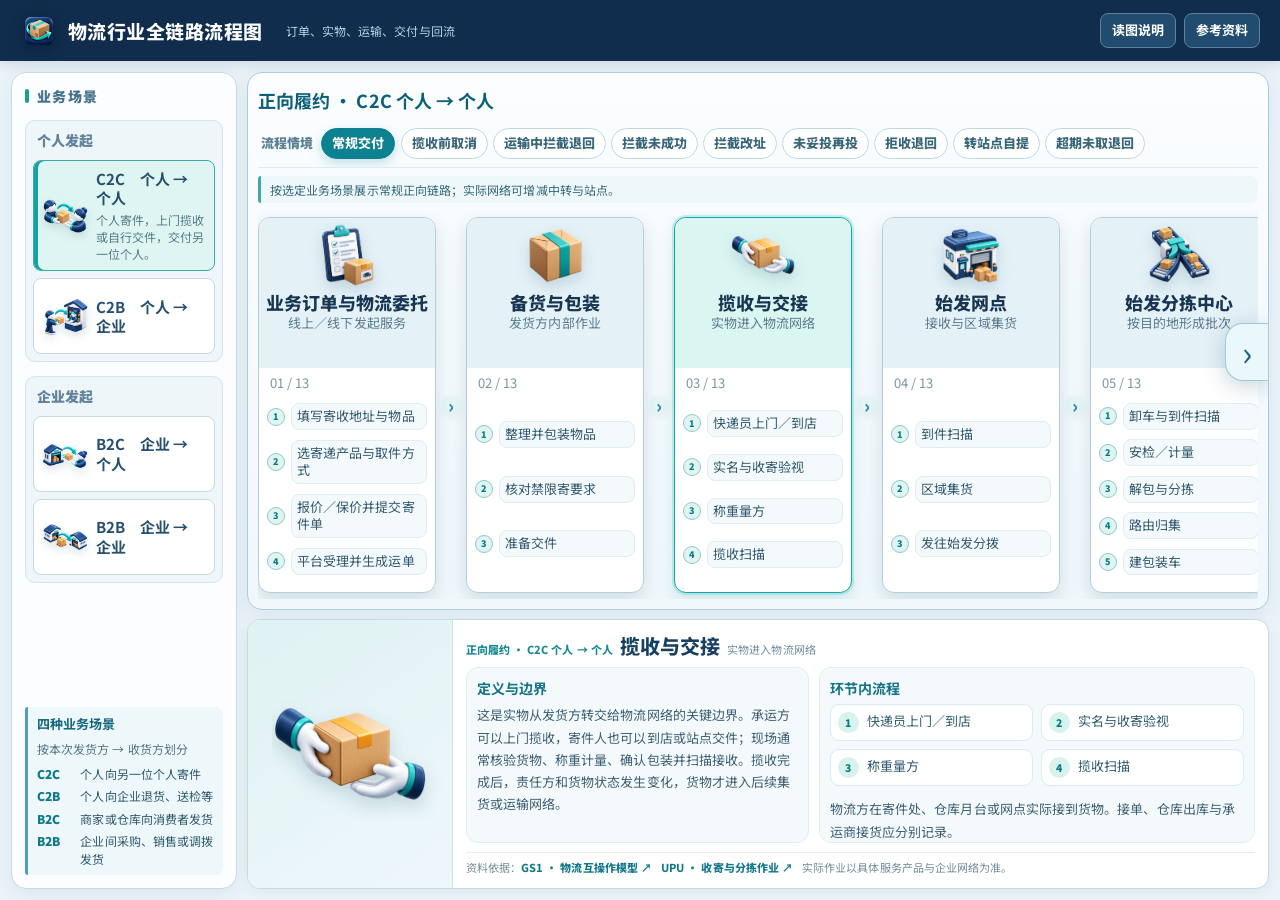
==== commit ed154d34: "Enlarge scenario controls and typography with new 3D scene icons" ====
--- a/index.html
+++ b/index.html
@@ -167,6 +167,32 @@
     .card-head{box-sizing:border-box;overflow:hidden}
     .card-head img{flex:none}
     .card-title{width:100%;flex:none}
+    .flow.short-flow{justify-content:center}
+    .sidebar{font-size:clamp(13px,.69vw,19px)}
+    .scene-group{padding:clamp(7px,.45vw,13px);gap:clamp(7px,.45vw,12px)}
+    .scene{box-sizing:border-box;min-height:clamp(76px,5vw,116px);display:flex;align-items:center;gap:clamp(8px,.55vw,16px);padding:clamp(8px,.6vw,18px);overflow:hidden}
+    .scene-icon{width:clamp(46px,3.6vw,82px);height:clamp(46px,3.6vw,82px);object-fit:contain;flex:none;filter:drop-shadow(0 4px 5px #17486125)}
+    .scene-copy{display:block;min-width:0;flex:1}
+    .scene strong{font-size:clamp(15px,.98vw,24px);line-height:1.28}
+    .scene .scene-desc{font-size:clamp(12px,.65vw,18px);line-height:1.4}
+    .rail-heading,.group-title{font-size:clamp(14px,.72vw,20px)}
+    .route,.return-toggle{font-size:clamp(13px,.72vw,20px)}
+    .route-block span{font-size:clamp(13px,.68vw,19px)}
+    .chart-heading strong{font-size:clamp(18px,.95vw,30px)}
+    .branch-caption,.branch-bar button{font-size:clamp(13px,.72vw,20px)}
+    .branch-context{font-size:clamp(12px,.64vw,19px)}
+    .top-actions button{font-size:clamp(13px,.7vw,19px)}
+    .detail-head h2{font-size:clamp(20px,1.15vw,34px)}
+    .detail-box b{font-size:clamp(14px,.75vw,22px)}
+    .detail-box p,.detail-process li{font-size:clamp(13px,.69vw,20px)}
+    .detail-source{font-size:clamp(11px,.58vw,17px)}
+    .scene-glossary{margin-top:auto;border-left-color:#4c9fb4;background:#eef7fa;color:#315b70;font-size:clamp(12px,.63vw,18px);line-height:1.45}
+    .scene-glossary strong{display:block;color:#16677e;font-size:clamp(13px,.7vw,19px);margin-bottom:6px}
+    .scene-glossary p{margin:0 0 8px;color:#517688}
+    .scene-glossary dl{margin:0;display:grid;gap:5px}
+    .scene-glossary dl div{display:grid;grid-template-columns:3.2em 1fr;gap:5px}
+    .scene-glossary dt{font-weight:900;color:#0b7886}.scene-glossary dd{margin:0}
+    @media(max-width:680px){.scene{min-height:62px;gap:4px;padding:5px}.scene-icon{width:31px;height:31px}.scene strong{font-size:10px}.scene .scene-desc{font-size:9px}.scene-glossary{display:block;font-size:9px;padding:6px}.scene-glossary strong{font-size:10px}.scene-glossary dl div{grid-template-columns:1fr;gap:0}.detail-box p,.detail-process li{font-size:10px}}
   </style>
 </head>
 <body>
@@ -175,12 +201,12 @@
   <main class="main">
     <aside class="sidebar" aria-label="业务场景与返运组织">
       <div class="rail-heading">业务场景</div>
-      <div class="scene-group"><div class="group-title">个人发起</div><button type="button" class="scene active" data-scene="c2c" aria-pressed="true"><strong>C2C　个人 → 个人</strong><span class="scene-desc">个人寄件，上门揽收或自行交件，交付另一位个人。</span></button><button type="button" class="scene" data-scene="c2b" aria-pressed="false"><strong>C2B　个人 → 企业</strong><span class="scene-desc">个人向企业寄件，可用于退货、返修、回收或送检。</span></button><div class="return-block" id="returnBlock"><button type="button" class="return-toggle" id="returnToggle" data-return-toggle role="switch" aria-checked="false" aria-label="主动退回"><span>主动退回</span><span class="toggle-track" aria-hidden="true"></span></button></div></div>
-      <div class="scene-group"><div class="group-title">企业发起</div><button type="button" class="scene" data-scene="b2c" aria-pressed="false"><strong>B2C　企业 → 个人</strong><span class="scene-desc">商家或仓库备货，通过仓配或承运商送到消费者。</span></button><button type="button" class="scene" data-scene="b2b" aria-pressed="false"><strong>B2B　企业 → 企业</strong><span class="scene-desc">采购、调拨与销售发货，可走整车直达或零担网络。</span></button></div>
+      <div class="scene-group"><div class="group-title">个人发起</div><button type="button" class="scene active" data-scene="c2c" aria-pressed="true"><img class="scene-icon" src="assets/scenes/c2c.png" width="72" height="72" decoding="async" alt=""><span class="scene-copy"><strong>C2C　个人 → 个人</strong><span class="scene-desc">个人寄件，上门揽收或自行交件，交付另一位个人。</span></span></button><button type="button" class="scene" data-scene="c2b" aria-pressed="false"><img class="scene-icon" src="assets/scenes/c2b.png" width="72" height="72" decoding="async" alt=""><span class="scene-copy"><strong>C2B　个人 → 企业</strong><span class="scene-desc">个人向企业寄件，可用于退货、返修、回收或送检。</span></span></button><div class="return-block" id="returnBlock"><button type="button" class="return-toggle" id="returnToggle" data-return-toggle role="switch" aria-checked="false" aria-label="退货单"><span>退货单</span><span class="toggle-track" aria-hidden="true"></span></button></div></div>
+      <div class="scene-group" id="enterpriseGroup"><div class="group-title">企业发起</div><button type="button" class="scene" data-scene="b2c" aria-pressed="false"><img class="scene-icon" src="assets/scenes/b2c.png" width="72" height="72" decoding="async" alt=""><span class="scene-copy"><strong>B2C　企业 → 个人</strong><span class="scene-desc">商家或仓库备货，通过仓配或承运商送到消费者。</span></span></button><button type="button" class="scene" data-scene="b2b" aria-pressed="false"><img class="scene-icon" src="assets/scenes/b2b.png" width="72" height="72" decoding="async" alt=""><span class="scene-copy"><strong>B2B　企业 → 企业</strong><span class="scene-desc">采购、调拨与销售发货，可走整车直达或零担网络。</span></span></button></div>
       <div class="route-block" id="routeBlock"><span id="routeTitle">运输组织（示例）</span><button type="button" class="route" data-route="direct" aria-pressed="false">直达运输</button><button type="button" class="route active" data-route="network" aria-pressed="true">网点／分拣网络</button></div>
-      <div class="rail-note">同一地点、连续完成的作业合并展示。不同场景不经过的节点会从主图移除。</div>
+      <div class="rail-note scene-glossary"><strong>四种业务场景</strong><p>按本次发货方 → 收货方划分</p><dl><div><dt>C2C</dt><dd>个人向另一位个人寄件</dd></div><div><dt>C2B</dt><dd>个人向企业退货、送检等</dd></div><div><dt>B2C</dt><dd>商家或仓库向消费者发货</dd></div><div><dt>B2B</dt><dd>企业间采购、销售或调拨发货</dd></div></dl></div>
     </aside>
-    <div class="surface"><section class="chart" id="chart" aria-label="物流全链路流程图"><div class="chart-inner"><div class="chart-heading"><strong id="flowTitle"></strong><small id="flowCount"></small></div><div class="branch-bar" id="branchBar" aria-label="流程分支"><span class="branch-caption">流程情境</span><button type="button" data-branch="normal" aria-pressed="true">常规交付</button><button type="button" data-branch="cancel" aria-pressed="false">揽收前取消</button><button type="button" data-branch="intercept" aria-pressed="false">运输中拦截退回</button><button type="button" data-branch="interceptFail" aria-pressed="false">拦截未成功</button><button type="button" data-branch="reroute" aria-pressed="false">拦截改址</button><button type="button" data-branch="failed" aria-pressed="false">未妥投再投</button><button type="button" data-branch="refuse" aria-pressed="false">拒收退回</button><button type="button" data-branch="pickupPoint" aria-pressed="false">转站点自提</button><button type="button" data-branch="unclaimed" aria-pressed="false">超期未取退回</button></div><div class="branch-context" id="branchContext" aria-live="polite"></div><div class="flow-scroll" id="flowScroll"><div class="flow" id="flow"></div></div><div class="flow-nav" aria-label="流程节点导航"><button type="button" id="prevNode" aria-label="上一个节点">‹</button><button type="button" id="nextNode" aria-label="下一个节点">›</button></div></div></section><section class="detail" id="detail" aria-live="polite"></section></div>
+    <div class="surface"><section class="chart" id="chart" aria-label="物流全链路流程图"><div class="chart-inner"><div class="chart-heading"><strong id="flowTitle"></strong></div><div class="branch-bar" id="branchBar" aria-label="流程分支"><span class="branch-caption">流程情境</span><button type="button" data-branch="normal" aria-pressed="true">常规交付</button><button type="button" data-branch="cancel" aria-pressed="false">揽收前取消</button><button type="button" data-branch="intercept" aria-pressed="false">运输中拦截退回</button><button type="button" data-branch="interceptFail" aria-pressed="false">拦截未成功</button><button type="button" data-branch="reroute" aria-pressed="false">拦截改址</button><button type="button" data-branch="failed" aria-pressed="false">未妥投再投</button><button type="button" data-branch="refuse" aria-pressed="false">拒收退回</button><button type="button" data-branch="pickupPoint" aria-pressed="false">转站点自提</button><button type="button" data-branch="unclaimed" aria-pressed="false">超期未取退回</button></div><div class="branch-context" id="branchContext" aria-live="polite"></div><div class="flow-scroll" id="flowScroll"><div class="flow" id="flow"></div></div><div class="flow-nav" aria-label="流程节点导航"><button type="button" id="prevNode" aria-label="上一个节点">‹</button><button type="button" id="nextNode" aria-label="下一个节点">›</button></div></div></section><section class="detail" id="detail" aria-live="polite"></section></div>
   </main>
 </div>
 <div class="modal-layer" id="modalLayer" aria-hidden="true"><div class="modal" role="dialog" aria-modal="true" aria-labelledby="modalTitle"><div class="modal-head"><h2 id="modalTitle"></h2><button type="button" id="closeModal">关闭 ×</button></div><div class="modal-body" id="modalBody"></div></div></div>
@@ -213,16 +239,16 @@
  {id:'close',title:'结算与售后闭环',icon:'settlement',caption:'订单数据与费用闭环',steps:['计费对账','结算／开票','投诉与理赔','状态归档'],detail:'费用结算、售后和异常处理可与实物流动部分并行。退货、返修、回收可再触发新的逆向链路。'}
 ];
 const REVERSE=[
- {id:'r-request',title:'逆向申请与受理',icon:'reverse',caption:'形成回流服务需求',steps:['提交原因和货物信息','审核规则与凭证','明确承担方和费用','生成逆向订单'],detail:'拒收、退货、返修、召回、回收等触发新的物流委托；原交易售后单与逆向运单应关联。',by:{c2c:['发起拒收／退回','确认原寄件人','确定退回费用','生成退回任务'],c2b:['提交返修／回收申请','企业审核与受理','确认回寄条件','生成逆向订单'],b2c:['消费者申请退货','商家／平台审核','确定退款与运费规则','生成退货单'],b2b:['企业退货／召回','核对合同与批次','明确责任与费用','生成返运委托']}},
+ {id:'r-request',title:'逆向申请与受理',icon:'reverse',caption:'形成回流服务需求',steps:['提交原因和货物信息','审核规则与凭证','明确承担方和费用','生成逆向订单'],detail:'拒收、退货、返修、召回、回收等触发新的物流委托；原交易售后单与逆向运单应关联。',by:{c2c:['发起拒收／退回','确认原寄件人','确定退回费用','生成退回任务'],c2b:['提交退货申请','企业审核与受理','确认回寄条件','生成退货单与回寄运单'],b2c:['消费者申请退货','商家／平台审核','确定退款与运费规则','生成退货单'],b2b:['企业退货／召回','核对合同与批次','明确责任与费用','生成返运委托']}},
  {id:'r-book',title:'回寄预约',icon:'calendar',caption:'确定取件方式与时间',steps:['确定取件地址','选择上门／自行交件','预约时间窗口','准备包装与标签'],detail:'取件预约与物流委托通常在线上完成；实物尚未进入逆向运输网络。'},
  {id:'r-pick',title:'逆向揽收',icon:'handover',caption:'退回货物交接',steps:['交件核验','称重／计量与扫描','记录货物状态','责任交接'],detail:'承运方实际取得退回货物，建立原订单、逆向运单与交接记录的对应关系。'},
- {id:'r-receive',title:'退回收货确认',icon:'warehouse',caption:'收货方核对实物',steps:['收货方接收实物','核对数量与状态','确认收货或登记差异'],detail:'GS1 将承运方的交付结果与目的地仓库的收货确认区分。目的地可以是原寄件人、商家仓、维修中心或回收仓；入库和检验依具体业务继续办理。',by:{c2c:['原寄件人接收','核对退回货物','确认或反馈差异'],c2b:['企业／回收点接收','核对回寄任务','确认或登记差异'],b2c:['商家仓接收','核对退货单','收货确认／差异登记'],b2b:['企业仓接收','核对批次与数量','确认或登记差异']}},
+ {id:'r-receive',title:'退回收货确认',icon:'warehouse',caption:'收货方核对实物',steps:['收货方接收实物','核对数量与状态','确认收货或登记差异'],detail:'GS1 将承运方的交付结果与目的地仓库的收货确认区分。目的地可以是原寄件人、商家仓、维修中心或回收仓；入库和检验依具体业务继续办理。',by:{c2c:['原寄件人接收','核对退回货物','确认或反馈差异'],c2b:['企业退货仓接收','核对退货单与货物','确认或登记差异'],b2c:['商家仓接收','核对退货单','收货确认／差异登记'],b2b:['企业仓接收','核对批次与数量','确认或登记差异']}},
  {id:'r-inspect',title:'检测与分类',icon:'inspect',caption:'确定货物后续去向',steps:['外观／功能检测','记录成色和损伤','分级分类','确定处置方案'],detail:'检测结果决定维修、换货、复售、再利用、再生或报废；个人退回原寄件人的货物可略过企业检测。'},
- {id:'r-close',title:'处置与结算',icon:'recycle',caption:'实物、资金和状态闭环',steps:['退款／换货／返还','复售／再生／报废','费用对账','状态归档'],detail:'实物处置、财务结算和售后状态回传完成后，逆向订单闭环。',by:{c2c:['原寄件人确认收货','退回费用结算','关闭退回任务'],c2b:['维修／回收／检测','返还或补偿','结算与归档'],b2c:['退款／换货','复售／维修／报废','对账与归档'],b2b:['换货／索赔／返修','库存与合同调整','对账与归档']}}
+ {id:'r-close',title:'处置与结算',icon:'recycle',caption:'实物、资金和状态闭环',steps:['退款／换货／返还','复售／再生／报废','费用对账','状态归档'],detail:'实物处置、财务结算和售后状态回传完成后，逆向订单闭环。',by:{c2c:['原寄件人确认收货','退回费用结算','关闭退回任务'],c2b:['退货验收与处置','退款或换货','结算与归档'],b2c:['退款／换货','复售／维修／报废','对账与归档'],b2b:['换货／索赔／返修','库存与合同调整','对账与归档']}}
 ];
 const BRANCHES={
   normal:{label:'常规交付',hint:'按选定业务场景展示常规正向链路；实际网络可增减中转与站点。'},
-  return:{label:'主动退回',hint:'退货、返修、回收等先形成退回需求，再由承运方接货、运输、交付指定处理地点。'},
+  return:{label:'退货单',hint:'个人向企业发起退货申请并形成退货单；受理后安排回寄、运输、收货与后续处置。'},
   cancel:{label:'揽收前取消',hint:'在实物交接前取消：受理并核查状态后关闭委托，无需回运。'},
   intercept:{label:'运输中拦截退回',hint:'以干线在途提出拦截为示例；请求需核验，执行成功后才进入退回运输。'},
   interceptFail:{label:'拦截未成功',hint:'拦截请求未能在交付前执行时，货物仍可能沿原路径继续配送；后续以实际状态为准。'},
@@ -284,7 +310,10 @@
   $('returnBlock').classList.toggle('visible',scene==='c2b');
   $('returnToggle').setAttribute('aria-checked',branch==='return');
   const returnPath=['return','intercept','refuse','unclaimed'].includes(branch);
-  $('routeBlock').classList.toggle('visible',returnPath||scene==='b2b');
+  const routeBlock=$('routeBlock'),enterpriseGroup=$('enterpriseGroup');
+  if(returnPath&&routeBlock.nextElementSibling!==enterpriseGroup)enterpriseGroup.before(routeBlock);
+  if(!returnPath&&routeBlock.previousElementSibling!==enterpriseGroup)enterpriseGroup.after(routeBlock);
+  routeBlock.classList.toggle('visible',returnPath||scene==='b2b');
   $('routeTitle').textContent=returnPath?'返运组织（示例）':'B2B 运输路径';
   document.querySelector('[data-route="direct"]').textContent=returnPath?'直达返运':'整车直达';
   document.querySelector('[data-route="network"]').textContent=returnPath?'网点／分拣网络':'零担网络';
@@ -337,7 +366,7 @@
   const list=currentStages();
   if(!list.some(s=>s.id===focus))focus=list[0]?.id||'';
   $('flowTitle').textContent=(direction==='reverse'?'逆向订单 · ':'正向履约 · ')+SCENES[scene]+(scene==='b2b'&&direction==='forward'?' · '+(route==='direct'?'整车直达':'零担网络'):'')+(branch!=='normal'?' · '+BRANCHES[branch].label:'');
-  $('flowCount').textContent=`${list.length} 个节点 · 按时间从左向右 ↔`;
+  $('flow').classList.toggle('short-flow',branch==='cancel');
   $('flow').innerHTML=list.map((s,i)=>`<article class="flow-card ${focus===s.id?'active':''} ${direction==='reverse'?'reverse':''} ${s.branchType||''}" data-node="${s.id}" tabindex="0" role="button" aria-pressed="${focus===s.id}" aria-label="点击查看${ESC(s.title)}详情"><div class="card-head"><img src="assets/icons-3d/${s.icon}.png" width="88" height="88" loading="lazy" decoding="async" alt=""><div class="card-title"><h3>${ESC(s.title)}</h3><p>${ESC(s.caption)}</p></div></div><div class="card-number">${String(i+1).padStart(2,'0')} / ${String(list.length).padStart(2,'0')}</div><ol class="mini-flow">${steps(s).map((v,j)=>`<li><span class="num">${j+1}</span><span class="step">${ESC(v)}</span></li>`).join('')}</ol></article>${i<list.length-1?`<span class="flow-connector ${list[i+1].branchType==='return'?'return-link':''}" aria-hidden="true"><span>${list[i+1].branchType==='return'?'↶':'›'}</span></span>`:''}`).join('');
   layoutFlow();updateFlowNav();
 }
@@ -346,19 +375,20 @@
   if(!viewport||!n)return;
   const baseGap=Math.max(30,Math.min(60,viewport*.018));
   let width,gap;
-  if(n<=8){width=Math.min(550,Math.max(190,(viewport-baseGap*(n-1))/n));gap=Math.max(baseGap,(viewport-width*n)/Math.max(1,n-1))}
+  if(branch==='cancel'){width=Math.min(550,Math.max(190,(viewport-baseGap*5)/6));gap=baseGap}
+  else if(n<=8){width=Math.min(550,Math.max(190,(viewport-baseGap*(n-1))/n));gap=Math.max(baseGap,(viewport-width*n)/Math.max(1,n-1))}
   else{width=Math.min(365,Math.max(178,(viewport-baseGap*9)/10));gap=Math.max(baseGap,(viewport-width*n)/Math.max(1,n-1))}
   const cardHeight=Math.min(900,Math.max(265,box.clientHeight-12));
-  const headHeight=Math.min(360,Math.max(120,cardHeight*(n<=3?.44:.36)));
-  const titleSize=Math.min(27,Math.max(13,width*.048));
-  const captionSize=Math.min(18,Math.max(10,width*.033));
-  const iconSize=Math.max(44,Math.min(190,headHeight*.55,headHeight-titleSize*2.5-captionSize*1.5-22));
+  const headHeight=Math.min(390,Math.max(132,cardHeight*(n<=3&&branch!=='cancel'?.44:.40)));
+  const titleSize=Math.min(35,Math.max(18,width*.09),headHeight*.15);
+  const captionSize=Math.min(24,Math.max(13,width*.068),headHeight*.105);
+  const iconSize=Math.max(36,Math.min(190,headHeight*.54,headHeight-titleSize*2.5-captionSize*1.5-22));
   flow.style.setProperty('--card-w',width+'px');flow.style.setProperty('--node-gap',gap+'px');flow.style.setProperty('--card-h',cardHeight+'px');flow.style.setProperty('--head-h',headHeight+'px');
   flow.style.setProperty('--icon-size',iconSize+'px');
   flow.style.setProperty('--title-size',titleSize+'px');
   flow.style.setProperty('--caption-size',captionSize+'px');
-  flow.style.setProperty('--step-size',Math.min(24,Math.max(11,width*.054))+'px');
-  flow.style.setProperty('--step-height',Math.min(51,Math.max(24,cardHeight*.06))+'px');
+  flow.style.setProperty('--step-size',Math.min(25,Math.max(13,width*.059))+'px');
+  flow.style.setProperty('--step-height',Math.min(58,Math.max(27,cardHeight*.064))+'px');
   flow.style.width=Math.max(viewport,n*width+(n-1)*gap)+'px';
 }
 function updateFlowNav(){
@@ -422,7 +452,7 @@
 $('prevNode').addEventListener('click',()=>stepNode(-1));$('nextNode').addEventListener('click',()=>stepNode(1));
 $('flowScroll').addEventListener('scroll',updateFlowNav,{passive:true});
 new ResizeObserver(()=>{layoutFlow();updateFlowNav()}).observe($('flowScroll'));
-let previousFocus=null;function openModal(kind){previousFocus=document.activeElement;if(kind==='refs'){$('modalTitle').textContent='参考文档';$('modalBody').innerHTML='<p>本图将 GS1 退货交接与运输、UPU 网络收寄分拣作业以及承运商异常处理规则组合成行业示意。返运路径是可能的组织方式，网点、分拣和中转不代表每票必经。不同企业、服务产品和运输网络可增减实际节点。</p>'+SOURCES.map(([name,desc,url])=>`<div class="reference"><strong><a href="${url}" target="_blank" rel="noopener noreferrer">${ESC(name)} ↗</a></strong><span>${ESC(desc)}</span></div>`).join('')}else{$('modalTitle').textContent='读图说明';$('modalBody').innerHTML='<p>左侧选择 C2C、C2B、B2C、B2B 业务场景；进入 C2B 场景后，会在其下方显示“主动退回”开关；打开时展示回流链路，关闭时回到常规交付。主图上方选择常规交付或异常分支；B2B 以及返运分支还可以选择直达或网络路径。</p><p>主图按时间从左到右展示路径；绿色卡片和回转箭头提示实物回流。拦截仅为申请，执行结果取决于货物状态与服务规则。网络返运的网点、分拣和中转是可选的典型作业，不代表所有货物必经。</p><p>每张卡片内按时间顺序列出作业；点击卡片后更新下方详情。可用两侧按钮或键盘左右箭头逐节点浏览。</p><p>本图将同一地点连续作业合并：业务订单与物流委托、站点与配送交接、末端交付与签收。物流委托生成与实物揽收仍是不同节点。</p>'}$('modalLayer').classList.add('open');$('modalLayer').setAttribute('aria-hidden','false');$('closeModal').focus()}
+let previousFocus=null;function openModal(kind){previousFocus=document.activeElement;if(kind==='refs'){$('modalTitle').textContent='参考文档';$('modalBody').innerHTML='<p>本图将 GS1 退货交接与运输、UPU 网络收寄分拣作业以及承运商异常处理规则组合成行业示意。返运路径是可能的组织方式，网点、分拣和中转不代表每票必经。不同企业、服务产品和运输网络可增减实际节点。</p>'+SOURCES.map(([name,desc,url])=>`<div class="reference"><strong><a href="${url}" target="_blank" rel="noopener noreferrer">${ESC(name)} ↗</a></strong><span>${ESC(desc)}</span></div>`).join('')}else{$('modalTitle').textContent='读图说明';$('modalBody').innerHTML='<p>左侧选择 C2C、C2B、B2C、B2B 业务场景；进入 C2B 场景后，会在其下方显示“退货单”开关；打开时展示回流链路，关闭时回到常规交付。主图上方选择常规交付或异常分支；B2B 以及返运分支还可以选择直达或网络路径。</p><p>主图按时间从左到右展示路径；绿色卡片和回转箭头提示实物回流。拦截仅为申请，执行结果取决于货物状态与服务规则。网络返运的网点、分拣和中转是可选的典型作业，不代表所有货物必经。</p><p>每张卡片内按时间顺序列出作业；点击卡片后更新下方详情。可用两侧按钮或键盘左右箭头逐节点浏览。</p><p>本图将同一地点连续作业合并：业务订单与物流委托、站点与配送交接、末端交付与签收。物流委托生成与实物揽收仍是不同节点。</p>'}$('modalLayer').classList.add('open');$('modalLayer').setAttribute('aria-hidden','false');$('closeModal').focus()}
 function closeModal(){$('modalLayer').classList.remove('open');$('modalLayer').setAttribute('aria-hidden','true');previousFocus?.focus()}
 $('guideBtn').onclick=()=>openModal('guide');$('refsBtn').onclick=()=>openModal('refs');$('closeModal').onclick=closeModal;$('modalLayer').addEventListener('click',e=>{if(e.target===$('modalLayer'))closeModal()});document.addEventListener('keydown',e=>{if(e.key==='Escape'&&$('modalLayer').classList.contains('open')){closeModal();return}if($('modalLayer').classList.contains('open')||e.target.matches('input,textarea,select,[contenteditable="true"]'))return;if(e.key==='ArrowRight'||e.key==='ArrowLeft'){e.preventDefault();stepNode(e.key==='ArrowRight'?1:-1)}});render();
 </script>
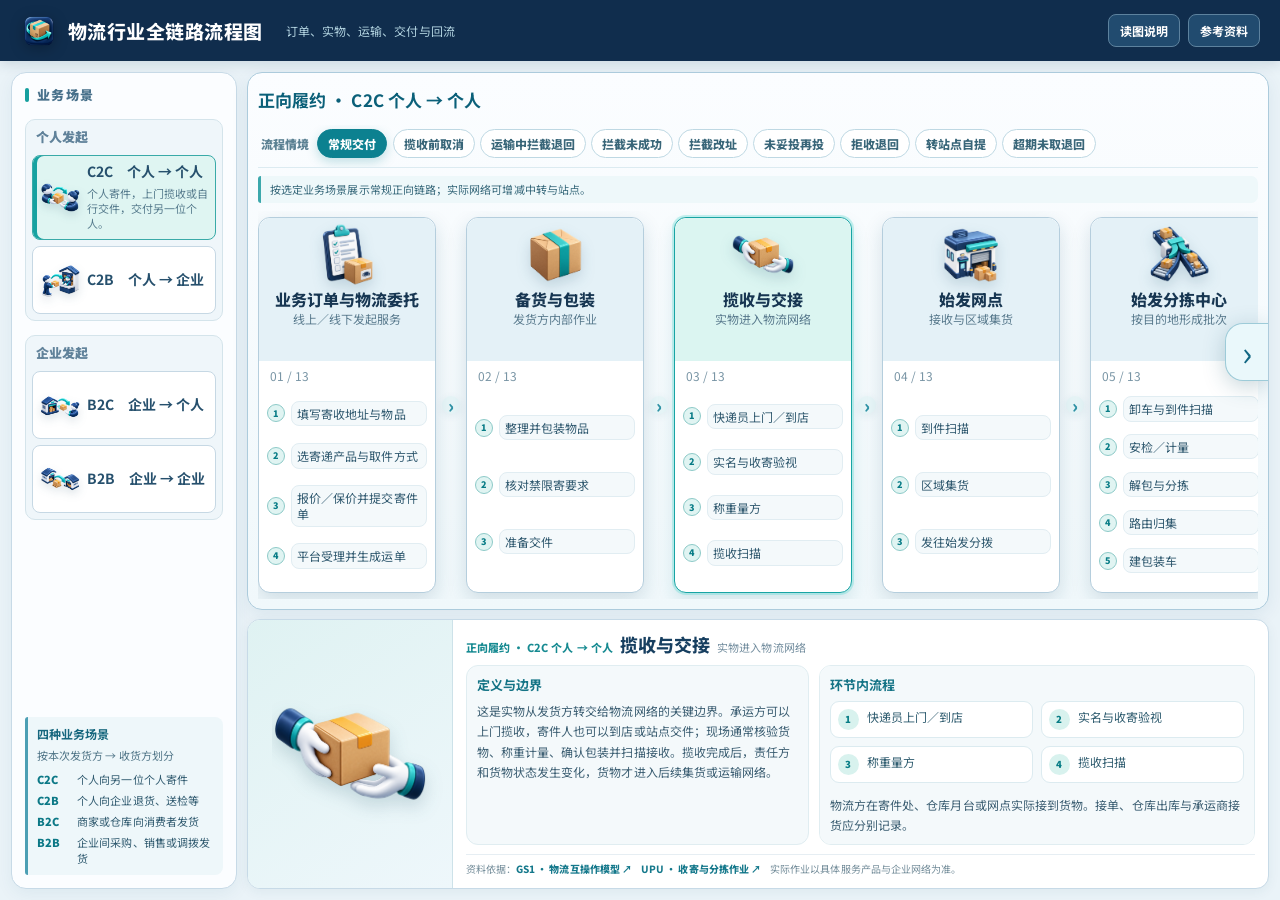
==== commit d78d06e9: "Reduce scenario icon and page typography scale" ====
--- a/index.html
+++ b/index.html
@@ -168,31 +168,31 @@
     .card-head img{flex:none}
     .card-title{width:100%;flex:none}
     .flow.short-flow{justify-content:center}
-    .sidebar{font-size:clamp(13px,.69vw,19px)}
-    .scene-group{padding:clamp(7px,.45vw,13px);gap:clamp(7px,.45vw,12px)}
-    .scene{box-sizing:border-box;min-height:clamp(76px,5vw,116px);display:flex;align-items:center;gap:clamp(8px,.55vw,16px);padding:clamp(8px,.6vw,18px);overflow:hidden}
-    .scene-icon{width:clamp(46px,3.6vw,82px);height:clamp(46px,3.6vw,82px);object-fit:contain;flex:none;filter:drop-shadow(0 4px 5px #17486125)}
+    .sidebar{font-size:clamp(12px,.63vw,17px)}
+    .scene-group{padding:clamp(6px,.4vw,11px);gap:clamp(6px,.4vw,10px)}
+    .scene{box-sizing:border-box;min-height:clamp(68px,4.35vw,100px);display:flex;align-items:center;gap:clamp(7px,.48vw,13px);padding:clamp(7px,.52vw,15px);overflow:hidden}
+    .scene-icon{width:clamp(40px,3vw,68px);height:clamp(40px,3vw,68px);object-fit:contain;flex:none;filter:drop-shadow(0 4px 5px #17486125)}
     .scene-copy{display:block;min-width:0;flex:1}
-    .scene strong{font-size:clamp(15px,.98vw,24px);line-height:1.28}
-    .scene .scene-desc{font-size:clamp(12px,.65vw,18px);line-height:1.4}
-    .rail-heading,.group-title{font-size:clamp(14px,.72vw,20px)}
-    .route,.return-toggle{font-size:clamp(13px,.72vw,20px)}
-    .route-block span{font-size:clamp(13px,.68vw,19px)}
-    .chart-heading strong{font-size:clamp(18px,.95vw,30px)}
-    .branch-caption,.branch-bar button{font-size:clamp(13px,.72vw,20px)}
-    .branch-context{font-size:clamp(12px,.64vw,19px)}
-    .top-actions button{font-size:clamp(13px,.7vw,19px)}
-    .detail-head h2{font-size:clamp(20px,1.15vw,34px)}
-    .detail-box b{font-size:clamp(14px,.75vw,22px)}
-    .detail-box p,.detail-process li{font-size:clamp(13px,.69vw,20px)}
-    .detail-source{font-size:clamp(11px,.58vw,17px)}
-    .scene-glossary{margin-top:auto;border-left-color:#4c9fb4;background:#eef7fa;color:#315b70;font-size:clamp(12px,.63vw,18px);line-height:1.45}
-    .scene-glossary strong{display:block;color:#16677e;font-size:clamp(13px,.7vw,19px);margin-bottom:6px}
+    .scene strong{font-size:clamp(14px,.87vw,21px);line-height:1.28}
+    .scene .scene-desc{font-size:clamp(11px,.59vw,16px);line-height:1.4}
+    .rail-heading,.group-title{font-size:clamp(13px,.67vw,18px)}
+    .route,.return-toggle{font-size:clamp(12px,.66vw,18px)}
+    .route-block span{font-size:clamp(12px,.62vw,17px)}
+    .chart-heading strong{font-size:clamp(17px,.86vw,27px)}
+    .branch-caption,.branch-bar button{font-size:clamp(12px,.66vw,18px)}
+    .branch-context{font-size:clamp(11px,.59vw,17px)}
+    .top-actions button{font-size:clamp(12px,.65vw,17px)}
+    .detail-head h2{font-size:clamp(18px,1.04vw,30px)}
+    .detail-box b{font-size:clamp(13px,.69vw,20px)}
+    .detail-box p,.detail-process li{font-size:clamp(12px,.64vw,18px)}
+    .detail-source{font-size:clamp(10px,.53vw,15px)}
+    .scene-glossary{margin-top:auto;border-left-color:#4c9fb4;background:#eef7fa;color:#315b70;font-size:clamp(11px,.58vw,16px);line-height:1.45}
+    .scene-glossary strong{display:block;color:#16677e;font-size:clamp(12px,.64vw,17px);margin-bottom:6px}
     .scene-glossary p{margin:0 0 8px;color:#517688}
     .scene-glossary dl{margin:0;display:grid;gap:5px}
     .scene-glossary dl div{display:grid;grid-template-columns:3.2em 1fr;gap:5px}
     .scene-glossary dt{font-weight:900;color:#0b7886}.scene-glossary dd{margin:0}
-    @media(max-width:680px){.scene{min-height:62px;gap:4px;padding:5px}.scene-icon{width:31px;height:31px}.scene strong{font-size:10px}.scene .scene-desc{font-size:9px}.scene-glossary{display:block;font-size:9px;padding:6px}.scene-glossary strong{font-size:10px}.scene-glossary dl div{grid-template-columns:1fr;gap:0}.detail-box p,.detail-process li{font-size:10px}}
+    @media(max-width:680px){.scene{min-height:58px;gap:4px;padding:5px}.scene-icon{width:27px;height:27px}.scene strong{font-size:10px}.scene .scene-desc{font-size:9px}.scene-glossary{display:block;font-size:9px;padding:6px}.scene-glossary strong{font-size:10px}.scene-glossary dl div{grid-template-columns:1fr;gap:0}.detail-box p,.detail-process li{font-size:10px}}
   </style>
 </head>
 <body>
@@ -379,15 +379,15 @@
   else if(n<=8){width=Math.min(550,Math.max(190,(viewport-baseGap*(n-1))/n));gap=Math.max(baseGap,(viewport-width*n)/Math.max(1,n-1))}
   else{width=Math.min(365,Math.max(178,(viewport-baseGap*9)/10));gap=Math.max(baseGap,(viewport-width*n)/Math.max(1,n-1))}
   const cardHeight=Math.min(900,Math.max(265,box.clientHeight-12));
-  const headHeight=Math.min(390,Math.max(132,cardHeight*(n<=3&&branch!=='cancel'?.44:.40)));
-  const titleSize=Math.min(35,Math.max(18,width*.09),headHeight*.15);
-  const captionSize=Math.min(24,Math.max(13,width*.068),headHeight*.105);
-  const iconSize=Math.max(36,Math.min(190,headHeight*.54,headHeight-titleSize*2.5-captionSize*1.5-22));
+  const headHeight=Math.min(370,Math.max(128,cardHeight*(n<=3&&branch!=='cancel'?.42:.38)));
+  const titleSize=Math.min(31,Math.max(16,width*.079),headHeight*.145);
+  const captionSize=Math.min(21,Math.max(12,width*.06),headHeight*.1);
+  const iconSize=Math.max(34,Math.min(160,headHeight*.48,headHeight-titleSize*2.5-captionSize*1.5-22));
   flow.style.setProperty('--card-w',width+'px');flow.style.setProperty('--node-gap',gap+'px');flow.style.setProperty('--card-h',cardHeight+'px');flow.style.setProperty('--head-h',headHeight+'px');
   flow.style.setProperty('--icon-size',iconSize+'px');
   flow.style.setProperty('--title-size',titleSize+'px');
   flow.style.setProperty('--caption-size',captionSize+'px');
-  flow.style.setProperty('--step-size',Math.min(25,Math.max(13,width*.059))+'px');
+  flow.style.setProperty('--step-size',Math.min(23,Math.max(12,width*.055))+'px');
   flow.style.setProperty('--step-height',Math.min(58,Math.max(27,cardHeight*.064))+'px');
   flow.style.width=Math.max(viewport,n*width+(n-1)*gap)+'px';
 }
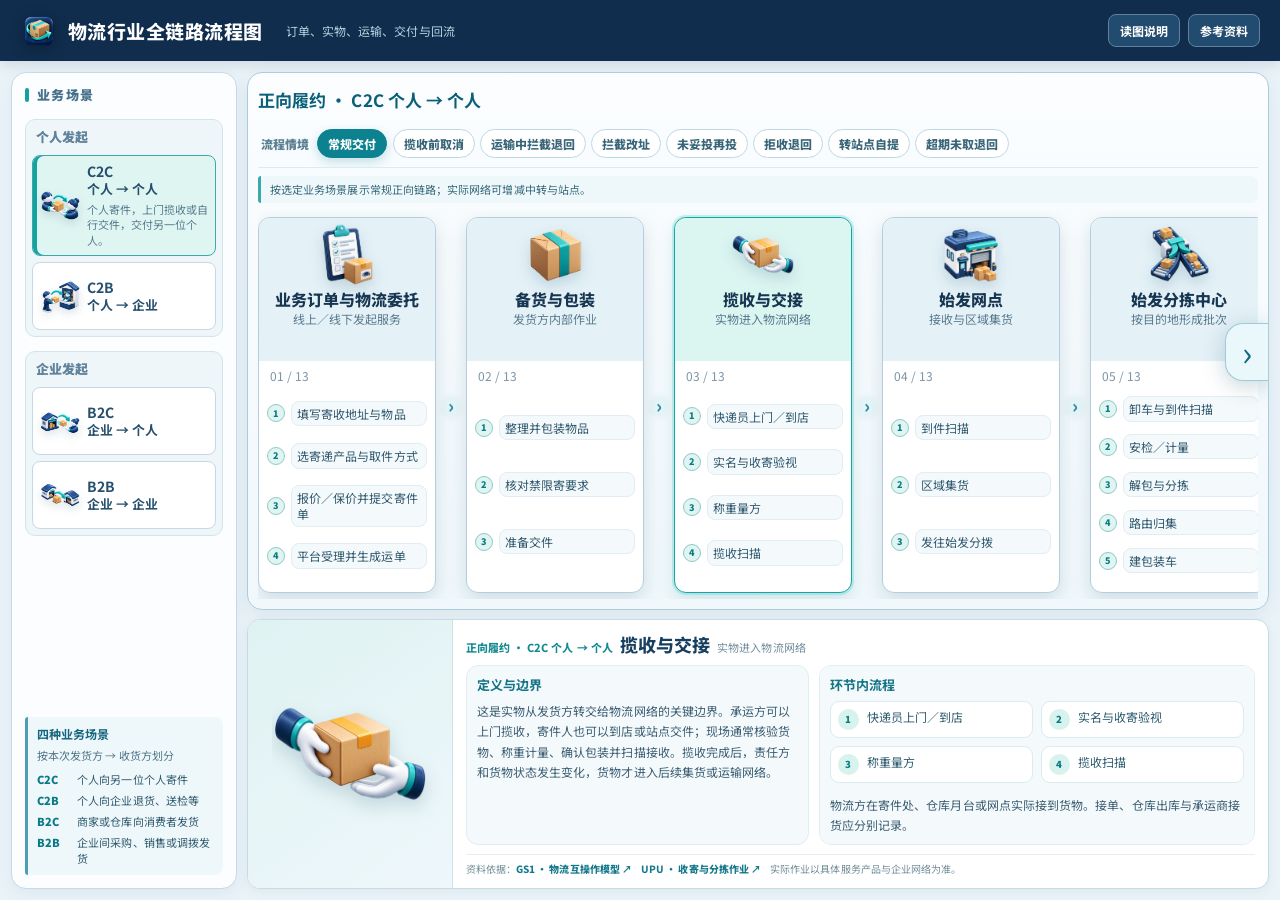
==== commit c1871e71: "Nest route choices and reveal intercept failure conditionally" ====
--- a/index.html
+++ b/index.html
@@ -174,6 +174,8 @@
     .scene-icon{width:clamp(40px,3vw,68px);height:clamp(40px,3vw,68px);object-fit:contain;flex:none;filter:drop-shadow(0 4px 5px #17486125)}
     .scene-copy{display:block;min-width:0;flex:1}
     .scene strong{font-size:clamp(14px,.87vw,21px);line-height:1.28}
+    .scene-code,.scene-relation{display:block}
+    .scene-relation{font-size:.92em;white-space:nowrap}
     .scene .scene-desc{font-size:clamp(11px,.59vw,16px);line-height:1.4}
     .rail-heading,.group-title{font-size:clamp(13px,.67vw,18px)}
     .route,.return-toggle{font-size:clamp(12px,.66vw,18px)}
@@ -192,7 +194,10 @@
     .scene-glossary dl{margin:0;display:grid;gap:5px}
     .scene-glossary dl div{display:grid;grid-template-columns:3.2em 1fr;gap:5px}
     .scene-glossary dt{font-weight:900;color:#0b7886}.scene-glossary dd{margin:0}
+    .branch-bar button.branch-dependent{box-sizing:border-box;max-width:0;min-width:0;opacity:0;overflow:hidden;padding:0;border-width:0;margin-left:calc(-1 * clamp(5px,.4vw,12px));pointer-events:none;transform:translateX(-12px) scale(.94);transition:max-width .38s cubic-bezier(.2,.75,.2,1),opacity .25s,padding .38s,border-width .38s,margin-left .38s,transform .38s}
+    .branch-bar button.branch-dependent.visible{max-width:220px;opacity:1;padding:clamp(5px,.38vw,10px) clamp(10px,.65vw,20px);border-width:1px;margin-left:0;pointer-events:auto;transform:translateX(0) scale(1)}
     @media(max-width:680px){.scene{min-height:58px;gap:4px;padding:5px}.scene-icon{width:27px;height:27px}.scene strong{font-size:10px}.scene .scene-desc{font-size:9px}.scene-glossary{display:block;font-size:9px;padding:6px}.scene-glossary strong{font-size:10px}.scene-glossary dl div{grid-template-columns:1fr;gap:0}.detail-box p,.detail-process li{font-size:10px}}
+    @media(max-width:680px){.scene-relation{font-size:.9em}.branch-bar button.branch-dependent.visible{max-width:124px;padding:5px 7px}}
   </style>
 </head>
 <body>
@@ -201,12 +206,11 @@
   <main class="main">
     <aside class="sidebar" aria-label="业务场景与返运组织">
       <div class="rail-heading">业务场景</div>
-      <div class="scene-group"><div class="group-title">个人发起</div><button type="button" class="scene active" data-scene="c2c" aria-pressed="true"><img class="scene-icon" src="assets/scenes/c2c.png" width="72" height="72" decoding="async" alt=""><span class="scene-copy"><strong>C2C　个人 → 个人</strong><span class="scene-desc">个人寄件，上门揽收或自行交件，交付另一位个人。</span></span></button><button type="button" class="scene" data-scene="c2b" aria-pressed="false"><img class="scene-icon" src="assets/scenes/c2b.png" width="72" height="72" decoding="async" alt=""><span class="scene-copy"><strong>C2B　个人 → 企业</strong><span class="scene-desc">个人向企业寄件，可用于退货、返修、回收或送检。</span></span></button><div class="return-block" id="returnBlock"><button type="button" class="return-toggle" id="returnToggle" data-return-toggle role="switch" aria-checked="false" aria-label="退货单"><span>退货单</span><span class="toggle-track" aria-hidden="true"></span></button></div></div>
-      <div class="scene-group" id="enterpriseGroup"><div class="group-title">企业发起</div><button type="button" class="scene" data-scene="b2c" aria-pressed="false"><img class="scene-icon" src="assets/scenes/b2c.png" width="72" height="72" decoding="async" alt=""><span class="scene-copy"><strong>B2C　企业 → 个人</strong><span class="scene-desc">商家或仓库备货，通过仓配或承运商送到消费者。</span></span></button><button type="button" class="scene" data-scene="b2b" aria-pressed="false"><img class="scene-icon" src="assets/scenes/b2b.png" width="72" height="72" decoding="async" alt=""><span class="scene-copy"><strong>B2B　企业 → 企业</strong><span class="scene-desc">采购、调拨与销售发货，可走整车直达或零担网络。</span></span></button></div>
-      <div class="route-block" id="routeBlock"><span id="routeTitle">运输组织（示例）</span><button type="button" class="route" data-route="direct" aria-pressed="false">直达运输</button><button type="button" class="route active" data-route="network" aria-pressed="true">网点／分拣网络</button></div>
+      <div class="scene-group" id="personalGroup"><div class="group-title">个人发起</div><button type="button" class="scene active" data-scene="c2c" aria-pressed="true"><img class="scene-icon" src="assets/scenes/c2c.png" width="72" height="72" decoding="async" alt=""><span class="scene-copy"><strong><span class="scene-code">C2C</span><span class="scene-relation">个人 → 个人</span></strong><span class="scene-desc">个人寄件，上门揽收或自行交件，交付另一位个人。</span></span></button><button type="button" class="scene" data-scene="c2b" aria-pressed="false"><img class="scene-icon" src="assets/scenes/c2b.png" width="72" height="72" decoding="async" alt=""><span class="scene-copy"><strong><span class="scene-code">C2B</span><span class="scene-relation">个人 → 企业</span></strong><span class="scene-desc">个人向企业寄件，可用于退货、返修、回收或送检。</span></span></button><div class="return-block" id="returnBlock"><button type="button" class="return-toggle" id="returnToggle" data-return-toggle role="switch" aria-checked="false" aria-label="退货单"><span>退货单</span><span class="toggle-track" aria-hidden="true"></span></button></div></div>
+      <div class="scene-group" id="enterpriseGroup"><div class="group-title">企业发起</div><button type="button" class="scene" data-scene="b2c" aria-pressed="false"><img class="scene-icon" src="assets/scenes/b2c.png" width="72" height="72" decoding="async" alt=""><span class="scene-copy"><strong><span class="scene-code">B2C</span><span class="scene-relation">企业 → 个人</span></strong><span class="scene-desc">商家或仓库备货，通过仓配或承运商送到消费者。</span></span></button><button type="button" class="scene" data-scene="b2b" aria-pressed="false"><img class="scene-icon" src="assets/scenes/b2b.png" width="72" height="72" decoding="async" alt=""><span class="scene-copy"><strong><span class="scene-code">B2B</span><span class="scene-relation">企业 → 企业</span></strong><span class="scene-desc">采购、调拨与销售发货，可走整车直达或零担网络。</span></span></button><div class="route-block" id="routeBlock"><span id="routeTitle">运输组织（示例）</span><button type="button" class="route" data-route="direct" aria-pressed="false">直达运输</button><button type="button" class="route active" data-route="network" aria-pressed="true">网点／分拣网络</button></div></div>
       <div class="rail-note scene-glossary"><strong>四种业务场景</strong><p>按本次发货方 → 收货方划分</p><dl><div><dt>C2C</dt><dd>个人向另一位个人寄件</dd></div><div><dt>C2B</dt><dd>个人向企业退货、送检等</dd></div><div><dt>B2C</dt><dd>商家或仓库向消费者发货</dd></div><div><dt>B2B</dt><dd>企业间采购、销售或调拨发货</dd></div></dl></div>
     </aside>
-    <div class="surface"><section class="chart" id="chart" aria-label="物流全链路流程图"><div class="chart-inner"><div class="chart-heading"><strong id="flowTitle"></strong></div><div class="branch-bar" id="branchBar" aria-label="流程分支"><span class="branch-caption">流程情境</span><button type="button" data-branch="normal" aria-pressed="true">常规交付</button><button type="button" data-branch="cancel" aria-pressed="false">揽收前取消</button><button type="button" data-branch="intercept" aria-pressed="false">运输中拦截退回</button><button type="button" data-branch="interceptFail" aria-pressed="false">拦截未成功</button><button type="button" data-branch="reroute" aria-pressed="false">拦截改址</button><button type="button" data-branch="failed" aria-pressed="false">未妥投再投</button><button type="button" data-branch="refuse" aria-pressed="false">拒收退回</button><button type="button" data-branch="pickupPoint" aria-pressed="false">转站点自提</button><button type="button" data-branch="unclaimed" aria-pressed="false">超期未取退回</button></div><div class="branch-context" id="branchContext" aria-live="polite"></div><div class="flow-scroll" id="flowScroll"><div class="flow" id="flow"></div></div><div class="flow-nav" aria-label="流程节点导航"><button type="button" id="prevNode" aria-label="上一个节点">‹</button><button type="button" id="nextNode" aria-label="下一个节点">›</button></div></div></section><section class="detail" id="detail" aria-live="polite"></section></div>
+    <div class="surface"><section class="chart" id="chart" aria-label="物流全链路流程图"><div class="chart-inner"><div class="chart-heading"><strong id="flowTitle"></strong></div><div class="branch-bar" id="branchBar" aria-label="流程分支"><span class="branch-caption">流程情境</span><button type="button" data-branch="normal" aria-pressed="true">常规交付</button><button type="button" data-branch="cancel" aria-pressed="false">揽收前取消</button><button type="button" data-branch="intercept" aria-pressed="false">运输中拦截退回</button><button type="button" class="branch-dependent" data-branch="interceptFail" aria-pressed="false" aria-hidden="true" tabindex="-1">拦截未成功</button><button type="button" data-branch="reroute" aria-pressed="false">拦截改址</button><button type="button" data-branch="failed" aria-pressed="false">未妥投再投</button><button type="button" data-branch="refuse" aria-pressed="false">拒收退回</button><button type="button" data-branch="pickupPoint" aria-pressed="false">转站点自提</button><button type="button" data-branch="unclaimed" aria-pressed="false">超期未取退回</button></div><div class="branch-context" id="branchContext" aria-live="polite"></div><div class="flow-scroll" id="flowScroll"><div class="flow" id="flow"></div></div><div class="flow-nav" aria-label="流程节点导航"><button type="button" id="prevNode" aria-label="上一个节点">‹</button><button type="button" id="nextNode" aria-label="下一个节点">›</button></div></div></section><section class="detail" id="detail" aria-live="polite"></section></div>
   </main>
 </div>
 <div class="modal-layer" id="modalLayer" aria-hidden="true"><div class="modal" role="dialog" aria-modal="true" aria-labelledby="modalTitle"><div class="modal-head"><h2 id="modalTitle"></h2><button type="button" id="closeModal">关闭 ×</button></div><div class="modal-body" id="modalBody"></div></div></div>
@@ -310,15 +314,16 @@
   $('returnBlock').classList.toggle('visible',scene==='c2b');
   $('returnToggle').setAttribute('aria-checked',branch==='return');
   const returnPath=['return','intercept','refuse','unclaimed'].includes(branch);
-  const routeBlock=$('routeBlock'),enterpriseGroup=$('enterpriseGroup');
-  if(returnPath&&routeBlock.nextElementSibling!==enterpriseGroup)enterpriseGroup.before(routeBlock);
-  if(!returnPath&&routeBlock.previousElementSibling!==enterpriseGroup)enterpriseGroup.after(routeBlock);
+  const routeBlock=$('routeBlock'),targetGroup=scene==='c2c'||scene==='c2b'?$('personalGroup'):$('enterpriseGroup');
+  if(routeBlock.parentElement!==targetGroup)targetGroup.appendChild(routeBlock);
   routeBlock.classList.toggle('visible',returnPath||scene==='b2b');
   $('routeTitle').textContent=returnPath?'返运组织（示例）':'B2B 运输路径';
   document.querySelector('[data-route="direct"]').textContent=returnPath?'直达返运':'整车直达';
   document.querySelector('[data-route="network"]').textContent=returnPath?'网点／分拣网络':'零担网络';
   document.querySelectorAll('[data-route]').forEach(el=>{const active=el.dataset.route===route;el.classList.toggle('active',active);el.setAttribute('aria-pressed',active)});
   document.querySelectorAll('[data-branch]').forEach(el=>{const active=el.dataset.branch===branch;el.classList.toggle('active',active);el.setAttribute('aria-pressed',active)});
+  const failOption=document.querySelector('[data-branch="interceptFail"]'),showFail=branch==='intercept'||branch==='interceptFail';
+  failOption.classList.toggle('visible',showFail);failOption.setAttribute('aria-hidden',!showFail);failOption.tabIndex=showFail?0:-1;failOption.inert=!showFail;
   $('branchContext').textContent=BRANCHES[branch].hint+(returnPath?' 当前展示'+(route==='direct'?'直达返运。':'经网点与分拣的跨区域示例；中转为可选环节。'):'');
 }
 const SOURCE_LINKS={
@@ -452,7 +457,7 @@
 $('prevNode').addEventListener('click',()=>stepNode(-1));$('nextNode').addEventListener('click',()=>stepNode(1));
 $('flowScroll').addEventListener('scroll',updateFlowNav,{passive:true});
 new ResizeObserver(()=>{layoutFlow();updateFlowNav()}).observe($('flowScroll'));
-let previousFocus=null;function openModal(kind){previousFocus=document.activeElement;if(kind==='refs'){$('modalTitle').textContent='参考文档';$('modalBody').innerHTML='<p>本图将 GS1 退货交接与运输、UPU 网络收寄分拣作业以及承运商异常处理规则组合成行业示意。返运路径是可能的组织方式，网点、分拣和中转不代表每票必经。不同企业、服务产品和运输网络可增减实际节点。</p>'+SOURCES.map(([name,desc,url])=>`<div class="reference"><strong><a href="${url}" target="_blank" rel="noopener noreferrer">${ESC(name)} ↗</a></strong><span>${ESC(desc)}</span></div>`).join('')}else{$('modalTitle').textContent='读图说明';$('modalBody').innerHTML='<p>左侧选择 C2C、C2B、B2C、B2B 业务场景；进入 C2B 场景后，会在其下方显示“退货单”开关；打开时展示回流链路，关闭时回到常规交付。主图上方选择常规交付或异常分支；B2B 以及返运分支还可以选择直达或网络路径。</p><p>主图按时间从左到右展示路径；绿色卡片和回转箭头提示实物回流。拦截仅为申请，执行结果取决于货物状态与服务规则。网络返运的网点、分拣和中转是可选的典型作业，不代表所有货物必经。</p><p>每张卡片内按时间顺序列出作业；点击卡片后更新下方详情。可用两侧按钮或键盘左右箭头逐节点浏览。</p><p>本图将同一地点连续作业合并：业务订单与物流委托、站点与配送交接、末端交付与签收。物流委托生成与实物揽收仍是不同节点。</p>'}$('modalLayer').classList.add('open');$('modalLayer').setAttribute('aria-hidden','false');$('closeModal').focus()}
+let previousFocus=null;function openModal(kind){previousFocus=document.activeElement;if(kind==='refs'){$('modalTitle').textContent='参考文档';$('modalBody').innerHTML='<p>本图将 GS1 退货交接与运输、UPU 网络收寄分拣作业以及承运商异常处理规则组合成行业示意。返运路径是可能的组织方式，网点、分拣和中转不代表每票必经。不同企业、服务产品和运输网络可增减实际节点。</p>'+SOURCES.map(([name,desc,url])=>`<div class="reference"><strong><a href="${url}" target="_blank" rel="noopener noreferrer">${ESC(name)} ↗</a></strong><span>${ESC(desc)}</span></div>`).join('')}else{$('modalTitle').textContent='读图说明';$('modalBody').innerHTML='<p>左侧选择 C2C、C2B、B2C、B2B 业务场景；进入 C2B 场景后，会在其下方显示“退货单”开关；打开时展示回流链路，关闭时回到常规交付。主图上方选择常规交付或异常分支；选择“运输中拦截退回”后，其右侧会展开“拦截未成功”。B2B 以及返运分支可在当前业务场景卡片内选择直达或网络路径。</p><p>主图按时间从左到右展示路径；绿色卡片和回转箭头提示实物回流。拦截仅为申请，执行结果取决于货物状态与服务规则。网络返运的网点、分拣和中转是可选的典型作业，不代表所有货物必经。</p><p>每张卡片内按时间顺序列出作业；点击卡片后更新下方详情。可用两侧按钮或键盘左右箭头逐节点浏览。</p><p>本图将同一地点连续作业合并：业务订单与物流委托、站点与配送交接、末端交付与签收。物流委托生成与实物揽收仍是不同节点。</p>'}$('modalLayer').classList.add('open');$('modalLayer').setAttribute('aria-hidden','false');$('closeModal').focus()}
 function closeModal(){$('modalLayer').classList.remove('open');$('modalLayer').setAttribute('aria-hidden','true');previousFocus?.focus()}
 $('guideBtn').onclick=()=>openModal('guide');$('refsBtn').onclick=()=>openModal('refs');$('closeModal').onclick=closeModal;$('modalLayer').addEventListener('click',e=>{if(e.target===$('modalLayer'))closeModal()});document.addEventListener('keydown',e=>{if(e.key==='Escape'&&$('modalLayer').classList.contains('open')){closeModal();return}if($('modalLayer').classList.contains('open')||e.target.matches('input,textarea,select,[contenteditable="true"]'))return;if(e.key==='ArrowRight'||e.key==='ArrowLeft'){e.preventDefault();stepNode(e.key==='ArrowRight'?1:-1)}});render();
 </script>
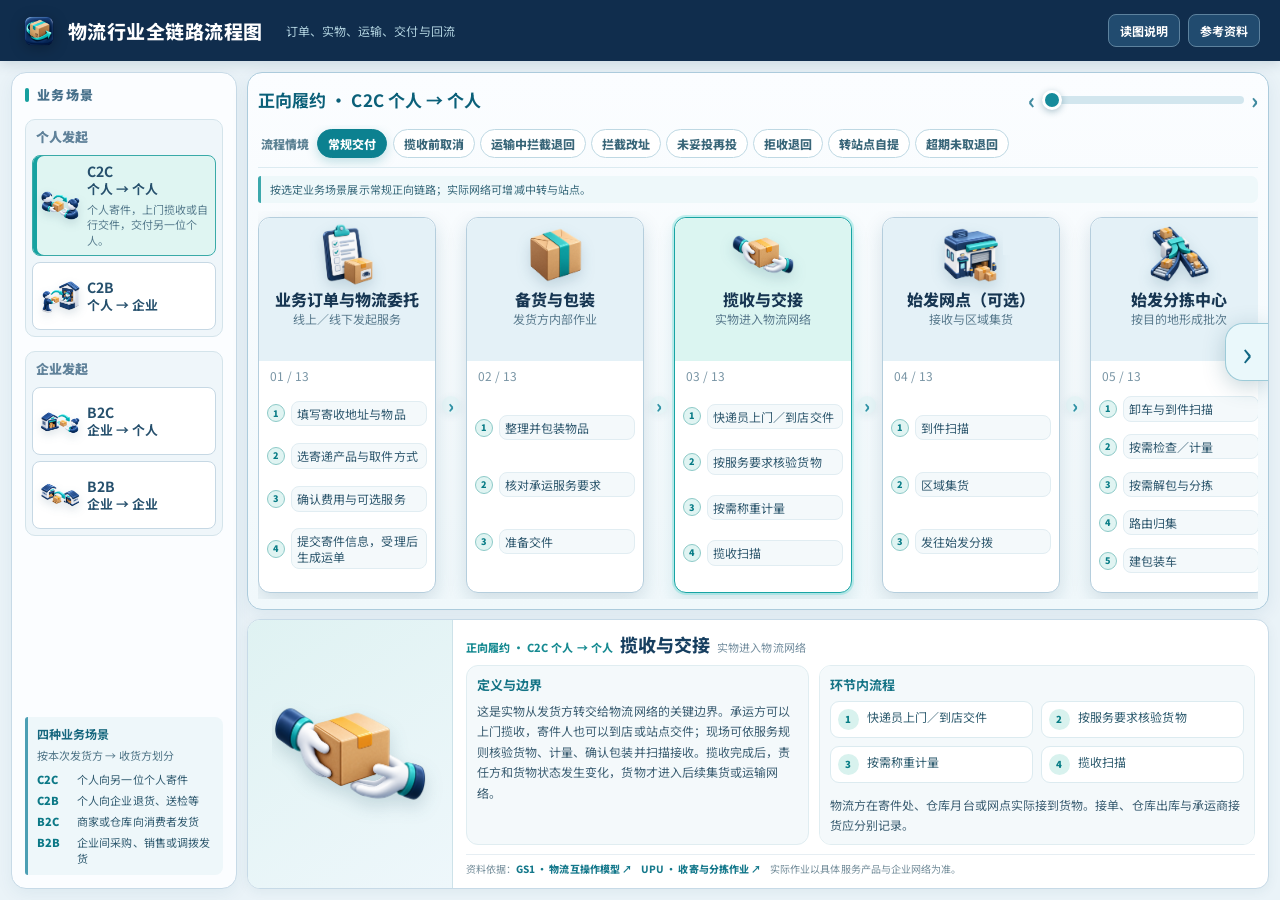
==== commit 04e91c02: "Clarify logistics flow evidence and add heading scrubber" ====
--- a/index.html
+++ b/index.html
@@ -198,6 +198,18 @@
     .branch-bar button.branch-dependent.visible{max-width:220px;opacity:1;padding:clamp(5px,.38vw,10px) clamp(10px,.65vw,20px);border-width:1px;margin-left:0;pointer-events:auto;transform:translateX(0) scale(1)}
     @media(max-width:680px){.scene{min-height:58px;gap:4px;padding:5px}.scene-icon{width:27px;height:27px}.scene strong{font-size:10px}.scene .scene-desc{font-size:9px}.scene-glossary{display:block;font-size:9px;padding:6px}.scene-glossary strong{font-size:10px}.scene-glossary dl div{grid-template-columns:1fr;gap:0}.detail-box p,.detail-process li{font-size:10px}}
     @media(max-width:680px){.scene-relation{font-size:.9em}.branch-bar button.branch-dependent.visible{max-width:124px;padding:5px 7px}}
+    .chart-heading strong{min-width:0;overflow:hidden;text-overflow:ellipsis;white-space:nowrap}
+    .heading-range{display:flex;align-items:center;gap:7px;flex:0 0 clamp(150px,18vw,340px);color:#418ba0;font-size:22px;font-weight:800;user-select:none}
+    .heading-range input{width:100%;min-width:0;height:28px;margin:0;appearance:none;background:transparent;cursor:pointer;--range-progress:0%}
+    .heading-range input::-webkit-slider-runnable-track{height:8px;border-radius:8px;background:linear-gradient(90deg,#3aaab1 0 var(--range-progress),#d2e6ee var(--range-progress) 100%)}
+    .heading-range input::-moz-range-track{height:8px;border-radius:8px;background:#d2e6ee}
+    .heading-range input::-moz-range-progress{height:8px;border-radius:8px;background:#3aaab1}
+    .heading-range input::-webkit-slider-thumb{appearance:none;width:20px;height:20px;margin-top:-6px;border:3px solid white;border-radius:50%;background:#168b9b;box-shadow:0 2px 7px #18556b55}
+    .heading-range input::-moz-range-thumb{width:14px;height:14px;border:3px solid white;border-radius:50%;background:#168b9b;box-shadow:0 2px 7px #18556b55}
+    .heading-range input:disabled{cursor:default;opacity:.48}
+    .heading-range input:focus-visible{outline:3px solid #edbd68;outline-offset:3px}
+    @media(max-width:680px){.heading-range{flex-basis:90px;gap:2px;font-size:15px}.heading-range input::-webkit-slider-thumb{width:17px;height:17px;margin-top:-5px}}
+    .guide-section{border-top:1px solid #dce9ee;padding:14px 0}.guide-section:first-child{border-top:0;padding-top:0}.guide-section h3{font-size:15px;color:#126f82;margin:0 0 7px}.guide-section ul,.guide-section ol{margin:5px 0 0;padding-left:1.5em}.guide-section li{margin:4px 0;line-height:1.6}.guide-section p{line-height:1.65}.guide-note{background:#eef8f8;border-left:3px solid #2ea9a8;padding:9px 11px;border-radius:4px}
   </style>
 </head>
 <body>
@@ -210,7 +222,7 @@
       <div class="scene-group" id="enterpriseGroup"><div class="group-title">企业发起</div><button type="button" class="scene" data-scene="b2c" aria-pressed="false"><img class="scene-icon" src="assets/scenes/b2c.png" width="72" height="72" decoding="async" alt=""><span class="scene-copy"><strong><span class="scene-code">B2C</span><span class="scene-relation">企业 → 个人</span></strong><span class="scene-desc">商家或仓库备货，通过仓配或承运商送到消费者。</span></span></button><button type="button" class="scene" data-scene="b2b" aria-pressed="false"><img class="scene-icon" src="assets/scenes/b2b.png" width="72" height="72" decoding="async" alt=""><span class="scene-copy"><strong><span class="scene-code">B2B</span><span class="scene-relation">企业 → 企业</span></strong><span class="scene-desc">采购、调拨与销售发货，可走整车直达或零担网络。</span></span></button><div class="route-block" id="routeBlock"><span id="routeTitle">运输组织（示例）</span><button type="button" class="route" data-route="direct" aria-pressed="false">直达运输</button><button type="button" class="route active" data-route="network" aria-pressed="true">网点／分拣网络</button></div></div>
       <div class="rail-note scene-glossary"><strong>四种业务场景</strong><p>按本次发货方 → 收货方划分</p><dl><div><dt>C2C</dt><dd>个人向另一位个人寄件</dd></div><div><dt>C2B</dt><dd>个人向企业退货、送检等</dd></div><div><dt>B2C</dt><dd>商家或仓库向消费者发货</dd></div><div><dt>B2B</dt><dd>企业间采购、销售或调拨发货</dd></div></dl></div>
     </aside>
-    <div class="surface"><section class="chart" id="chart" aria-label="物流全链路流程图"><div class="chart-inner"><div class="chart-heading"><strong id="flowTitle"></strong></div><div class="branch-bar" id="branchBar" aria-label="流程分支"><span class="branch-caption">流程情境</span><button type="button" data-branch="normal" aria-pressed="true">常规交付</button><button type="button" data-branch="cancel" aria-pressed="false">揽收前取消</button><button type="button" data-branch="intercept" aria-pressed="false">运输中拦截退回</button><button type="button" class="branch-dependent" data-branch="interceptFail" aria-pressed="false" aria-hidden="true" tabindex="-1">拦截未成功</button><button type="button" data-branch="reroute" aria-pressed="false">拦截改址</button><button type="button" data-branch="failed" aria-pressed="false">未妥投再投</button><button type="button" data-branch="refuse" aria-pressed="false">拒收退回</button><button type="button" data-branch="pickupPoint" aria-pressed="false">转站点自提</button><button type="button" data-branch="unclaimed" aria-pressed="false">超期未取退回</button></div><div class="branch-context" id="branchContext" aria-live="polite"></div><div class="flow-scroll" id="flowScroll"><div class="flow" id="flow"></div></div><div class="flow-nav" aria-label="流程节点导航"><button type="button" id="prevNode" aria-label="上一个节点">‹</button><button type="button" id="nextNode" aria-label="下一个节点">›</button></div></div></section><section class="detail" id="detail" aria-live="polite"></section></div>
+    <div class="surface"><section class="chart" id="chart" aria-label="物流全链路流程图"><div class="chart-inner"><div class="chart-heading"><strong id="flowTitle"></strong><div class="heading-range"><span aria-hidden="true">‹</span><input id="flowRange" type="range" min="0" max="1000" value="0" aria-label="横向浏览流程卡片"><span aria-hidden="true">›</span></div></div><div class="branch-bar" id="branchBar" aria-label="流程分支"><span class="branch-caption">流程情境</span><button type="button" data-branch="normal" aria-pressed="true">常规交付</button><button type="button" data-branch="cancel" aria-pressed="false">揽收前取消</button><button type="button" data-branch="intercept" aria-pressed="false">运输中拦截退回</button><button type="button" class="branch-dependent" data-branch="interceptFail" aria-pressed="false" aria-hidden="true" tabindex="-1">拦截未成功</button><button type="button" data-branch="reroute" aria-pressed="false">拦截改址</button><button type="button" data-branch="failed" aria-pressed="false">未妥投再投</button><button type="button" data-branch="refuse" aria-pressed="false">拒收退回</button><button type="button" data-branch="pickupPoint" aria-pressed="false">转站点自提</button><button type="button" data-branch="unclaimed" aria-pressed="false">超期未取退回</button></div><div class="branch-context" id="branchContext" aria-live="polite"></div><div class="flow-scroll" id="flowScroll"><div class="flow" id="flow"></div></div><div class="flow-nav" aria-label="流程节点导航"><button type="button" id="prevNode" aria-label="上一个节点">‹</button><button type="button" id="nextNode" aria-label="下一个节点">›</button></div></div></section><section class="detail" id="detail" aria-live="polite"></section></div>
   </main>
 </div>
 <div class="modal-layer" id="modalLayer" aria-hidden="true"><div class="modal" role="dialog" aria-modal="true" aria-labelledby="modalTitle"><div class="modal-head"><h2 id="modalTitle"></h2><button type="button" id="closeModal">关闭 ×</button></div><div class="modal-body" id="modalBody"></div></div></div>
@@ -228,62 +240,62 @@
 ];
 const SCENES={c2c:'C2C 个人 → 个人',c2b:'C2B 个人 → 企业',b2c:'B2C 企业 → 个人',b2b:'B2B 企业 → 企业'};
 const FORWARD=[
- {id:'order',title:'业务订单与物流委托',icon:'order',caption:'线上／线下发起服务',steps:['明确发运需求','提交物流委托','确认服务与运单'],detail:'交易、寄件或调拨先形成发运需求；服务购买方向平台、物流企业或货代下单。业务订单、物流委托和实际揽收是不同状态。',by:{c2c:['填写寄收地址与物品','选寄递产品与取件方式','报价／保价并提交寄件单','平台受理并生成运单'],c2b:['提交退货／返修／回收申请','获得回寄码或取件单','指定企业收货点与承运方','生成回寄运单'],b2c:['交易订单与支付校验','商家／平台接单','选择仓配或快递服务','拆单／合单并生成运单'],b2b:['采购／销售／调拨计划','核对货量、交期与地点','询价／合同发运','订车／订舱并确认时窗']}},
- {id:'prepare',title:'备货与包装',icon:'parcel',caption:'发货方内部作业',steps:['备货与核对','包装／装载单元','标签与单证'],detail:'在发货方场所完成准备。个人包装、商家拣货、企业托盘化的作业不同，但都发生在承运商接货之前。',by:{c2c:['整理并包装物品','核对禁限寄要求','准备交件'],c2b:['按回寄要求包装','备齐凭证与配件','等待取件'],b2c:['库存分配与拣货','复核、包装、贴标','出库暂存'],b2b:['工厂／仓库备货','托盘化与装箱','装箱单、批次与集货']}},
- {id:'pickup',title:'揽收与交接',icon:'handover',caption:'实物进入物流网络',steps:['上门揽收／交件','清点计量与核验','交接扫描'],detail:'物流方在寄件处、仓库月台或网点实际接到货物。接单、仓库出库与承运商接货应分别记录。',by:{c2c:['快递员上门／到店','实名与收寄验视','称重量方','揽收扫描'],c2b:['上门取回／网点交件','核对回寄任务','称重与揽收','回收交接'],b2c:['仓库／商家出库交接','承运商清点揽收','扫描与差异反馈'],b2b:['车辆到厂／仓','月台装货','件数／封签核对','签交接单']}},
- {id:'origin',title:'始发网点',icon:'station',caption:'接收与区域集货',steps:['到件扫描','区域集货','发往始发分拨'],detail:'快递或零担网络常见的始发接入点。工厂整车直送一般跳过。'},
- {id:'sort',title:'始发分拣中心',icon:'sort',caption:'按目的地形成批次',steps:['卸车与到件扫描','安检／计量','解包与分拣','路由归集','建包装车'],detail:'在同一分拣中心将零散货物按目的地或下一程线路归集；异常件在此登记。'},
- {id:'hub',title:'始发枢纽',icon:'hub',caption:'跨线路组织',steps:['到车交接','卸车与跨线分流','集货与配载','装车发出'],detail:'跨线路转运、越库和集货在始发枢纽完成；一些线路可从分拣中心直接进入干线。'},
+ {id:'order',title:'业务订单与物流委托',icon:'order',caption:'线上／线下发起服务',steps:['明确发运需求','提交物流委托','确认服务与运单'],detail:'交易、寄件或调拨先形成发运需求；服务购买方向平台、物流企业或货代下单。业务订单、物流委托和实际揽收是不同状态。',by:{c2c:['填写寄收地址与物品','选寄递产品与取件方式','确认费用与可选服务','提交寄件信息，受理后生成运单'],c2b:['填写物品及寄收信息','选择寄递服务与交件方式','提交寄件信息','受理后生成运单'],b2c:['确认业务订单与收货信息','商家／平台接单','选择仓配或快递服务','按需拆合单并生成运单'],b2b:['采购／销售／调拨计划','核对货量、交期与地点','询价／合同发运','订车／订舱并确认时窗']}},
+ {id:'prepare',title:'备货与包装',icon:'parcel',caption:'发货方内部作业',steps:['备货与核对','包装／装载单元','标签与单证'],detail:'在发货方场所完成准备。个人包装、商家拣货、企业托盘化的作业不同，但都发生在承运商接货之前。',by:{c2c:['整理并包装物品','核对承运服务要求','准备交件'],c2b:['按所选服务包装','按需备齐随货资料','等待交件'],b2c:['库存分配与拣货','复核、包装、贴标','出库暂存'],b2b:['工厂／仓库备货','托盘化与装箱','装箱单、批次与集货']}},
+ {id:'pickup',title:'揽收与交接',icon:'handover',caption:'实物进入物流网络',steps:['上门揽收／交件','清点计量与核验','交接扫描'],detail:'物流方在寄件处、仓库月台或网点实际接到货物。接单、仓库出库与承运商接货应分别记录。',by:{c2c:['快递员上门／到店交件','按服务要求核验货物','按需称重计量','揽收扫描'],c2b:['上门揽收／网点交件','核对寄件信息','按需称重计量','交接扫描'],b2c:['仓库／商家出库交接','承运商清点揽收','扫描与差异反馈'],b2b:['车辆到厂／仓','月台装货','件数／封签核对','签交接单']}},
+ {id:'origin',title:'始发网点（可选）',icon:'station',caption:'接收与区域集货',steps:['到件扫描','区域集货','发往始发分拨'],detail:'快递或零担网络常见的始发接入点。工厂整车直送一般跳过。'},
+ {id:'sort',title:'始发分拣中心',icon:'sort',caption:'按目的地形成批次',steps:['卸车与到件扫描','按需检查／计量','按需解包与分拣','路由归集','建包装车'],detail:'在同一分拣中心将零散货物按目的地或下一程线路归集；异常件在此登记。'},
+ {id:'hub',title:'始发枢纽（可选）',icon:'hub',caption:'跨线路组织',steps:['到车交接','卸车与跨线分流','集货与配载','装车发出'],detail:'跨线路转运、越库和集货在始发枢纽完成；一些线路可从分拣中心直接进入干线。'},
  {id:'linehaul',title:'干线发运与在途',icon:'truck',caption:'公路／铁路／航空／水运',steps:['形成运输需求','匹配运力与班次','调度与配载','装车／装舱','实际发车并跟踪'],detail:'实际发车是运输执行开始的明确状态。装车完成不等于发车；在途应跟踪位置、时效和异常。'},
- {id:'relay',title:'中转枢纽',icon:'transfer',caption:'可选 0–N 次',steps:['到达扫描','卸货／换装','下程路由分流','再集货与配载','二次发运'],detail:'依网络布局和运输方式，可能没有中转，也可能多次中转；直达运输通常跳过。'},
- {id:'desthub',title:'目的地枢纽',icon:'hub',caption:'接入区域网络',steps:['干线到达交接','到件扫描','区域分流','发往目的地分拨'],detail:'目的地枢纽把跨区货物导入区域配送网络；直送收货方的整车可跳过。'},
- {id:'destsort',title:'目的地分拨',icon:'sort',caption:'按末端站点归集',steps:['到车卸货','扫描与分拣','路由归集','建包／装车','发往站点'],detail:'在同一分拨中心把货物分配到目的地站点、营业部或支线车辆。'},
- {id:'station',title:'到站与配送交接',icon:'station',caption:'站点连续作业',steps:['站点接货与扫描','落地分件／暂存','分配配送员或车辆','装车并规划路线'],detail:'到站、分件、暂存和配送员接货发生在同一站点，合并为一张卡片；到站不等于签收。'},
- {id:'delivery',title:'末端交付与签收',icon:'delivery',caption:'收货地点连续作业',steps:['送达或约定自提','核对收货对象','签收／验收','异常与结果回传'],detail:'在收货地点完成交付与签收；企业入库验收可能晚于承运商交付，应保留独立记录。',by:{c2c:['上门派送／自提','收件人或代收人签收','拒收／未妥投处理','结果回传'],c2b:['送达企业／回收点','企业签收','检测或分类任务创建','异常反馈'],b2c:['上门派送／驿站自提','消费者签收','售后时效开始','拒收／未妥投处理'],b2b:['预约到货与卸货','收货方清点签单','数量／质量验收','回单与差异记录']}},
- {id:'close',title:'结算与售后闭环',icon:'settlement',caption:'订单数据与费用闭环',steps:['计费对账','结算／开票','投诉与理赔','状态归档'],detail:'费用结算、售后和异常处理可与实物流动部分并行。退货、返修、回收可再触发新的逆向链路。'}
+ {id:'relay',title:'中转枢纽（可选）',icon:'transfer',caption:'依线路决定',steps:['到达扫描','卸货／换装','下程路由分流','再集货与配载','二次发运'],detail:'依网络布局和运输方式，可能没有中转，也可能多次中转；直达运输通常跳过。'},
+ {id:'desthub',title:'目的地枢纽（可选）',icon:'hub',caption:'接入区域网络',steps:['干线到达交接','到件扫描','区域分流','发往目的地分拨'],detail:'目的地枢纽把跨区货物导入区域配送网络；直送收货方的整车可跳过。'},
+ {id:'destsort',title:'目的地分拨（可选）',icon:'sort',caption:'按末端站点归集',steps:['到车卸货','扫描与分拣','路由归集','建包／装车','发往站点'],detail:'在同一分拨中心把货物分配到目的地站点、营业部或支线车辆。'},
+ {id:'station',title:'到站与配送交接（可选）',icon:'station',caption:'站点连续作业',steps:['站点接货与扫描','落地分件／暂存','分配配送员或车辆','装车并规划路线'],detail:'到站、分件、暂存和配送员接货发生在同一站点，合并为一张卡片；到站不等于签收。'},
+ {id:'delivery',title:'末端交付与签收',icon:'delivery',caption:'收货地点连续作业',steps:['送达或约定自提','核对收货对象','签收／验收','异常与结果回传'],detail:'在收货地点完成交付与签收；企业入库验收可能晚于承运商交付，应保留独立记录。',by:{c2c:['上门派送／自提','按约定方式核对接收方','收件人或代收人签收','结果回传'],c2b:['送达企业接收点','核对接收信息','企业签收或登记差异','结果回传'],b2c:['上门派送／约定自提','按约定方式完成交付','消费者或代收人签收','回传交付结果'],b2b:['预约到货与卸货','收货方清点签单','清点件数与外观','回单与差异记录']}},
+ {id:'close',title:'结算与售后闭环',icon:'settlement',caption:'订单数据与费用闭环',steps:['回传交付结果','按约定计费对账','按需结算／开票','发生售后时另行处理'],detail:'费用结算与售后处理依合同或服务规则发生，也可能与实物流动并行。退货、返修、回收可再触发新的逆向链路。'}
 ];
 const REVERSE=[
- {id:'r-request',title:'逆向申请与受理',icon:'reverse',caption:'形成回流服务需求',steps:['提交原因和货物信息','审核规则与凭证','明确承担方和费用','生成逆向订单'],detail:'拒收、退货、返修、召回、回收等触发新的物流委托；原交易售后单与逆向运单应关联。',by:{c2c:['发起拒收／退回','确认原寄件人','确定退回费用','生成退回任务'],c2b:['提交退货申请','企业审核与受理','确认回寄条件','生成退货单与回寄运单'],b2c:['消费者申请退货','商家／平台审核','确定退款与运费规则','生成退货单'],b2b:['企业退货／召回','核对合同与批次','明确责任与费用','生成返运委托']}},
- {id:'r-book',title:'回寄预约',icon:'calendar',caption:'确定取件方式与时间',steps:['确定取件地址','选择上门／自行交件','预约时间窗口','准备包装与标签'],detail:'取件预约与物流委托通常在线上完成；实物尚未进入逆向运输网络。'},
- {id:'r-pick',title:'逆向揽收',icon:'handover',caption:'退回货物交接',steps:['交件核验','称重／计量与扫描','记录货物状态','责任交接'],detail:'承运方实际取得退回货物，建立原订单、逆向运单与交接记录的对应关系。'},
+ {id:'r-request',title:'退货申请与受理',icon:'reverse',caption:'形成退货服务需求',steps:['提交退货原因与货物信息','按退货规则审核','确定回寄方式与地址','按需生成退货单／运单'],detail:'个人提出退货请求，企业按退货规则审核，并确定回寄地址、方式及可能的费用安排。退货单与实际物流运单属于不同记录；申请受理不代表已完成取件。',by:{c2c:['发起拒收／退回','确认原寄件人','确定退回费用','生成退回任务'],c2b:['提交退货申请','企业按规则受理','确认回寄条件','按需生成退货单／运单'],b2c:['消费者申请退货','商家／平台审核','确定退款与运费规则','生成退货单'],b2b:['企业退货／召回','核对合同与批次','明确责任与费用','生成返运委托']}},
+ {id:'r-book',title:'回寄预约',icon:'calendar',caption:'确定取件方式与时间',steps:['确定交件地点','选择上门／自行交件','按需预约时间','准备包装与所需标签'],detail:'取件方式和时间可在线上、线下或双方约定；实物尚未进入逆向运输网络。'},
+ {id:'r-pick',title:'逆向揽收',icon:'handover',caption:'退回货物交接',steps:['交件核验','按需计量与扫描','记录交接结果','完成承运方接货'],detail:'承运方实际取得退回货物，建立原订单、逆向运单与交接记录的对应关系。'},
  {id:'r-receive',title:'退回收货确认',icon:'warehouse',caption:'收货方核对实物',steps:['收货方接收实物','核对数量与状态','确认收货或登记差异'],detail:'GS1 将承运方的交付结果与目的地仓库的收货确认区分。目的地可以是原寄件人、商家仓、维修中心或回收仓；入库和检验依具体业务继续办理。',by:{c2c:['原寄件人接收','核对退回货物','确认或反馈差异'],c2b:['企业退货仓接收','核对退货单与货物','确认或登记差异'],b2c:['商家仓接收','核对退货单','收货确认／差异登记'],b2b:['企业仓接收','核对批次与数量','确认或登记差异']}},
- {id:'r-inspect',title:'检测与分类',icon:'inspect',caption:'确定货物后续去向',steps:['外观／功能检测','记录成色和损伤','分级分类','确定处置方案'],detail:'检测结果决定维修、换货、复售、再利用、再生或报废；个人退回原寄件人的货物可略过企业检测。'},
- {id:'r-close',title:'处置与结算',icon:'recycle',caption:'实物、资金和状态闭环',steps:['退款／换货／返还','复售／再生／报废','费用对账','状态归档'],detail:'实物处置、财务结算和售后状态回传完成后，逆向订单闭环。',by:{c2c:['原寄件人确认收货','退回费用结算','关闭退回任务'],c2b:['退货验收与处置','退款或换货','结算与归档'],b2c:['退款／换货','复售／维修／报废','对账与归档'],b2b:['换货／索赔／返修','库存与合同调整','对账与归档']}}
+ {id:'r-inspect',title:'退货检查与分类（按需）',icon:'inspect',caption:'依据退货规则确定去向',steps:['核对退货单与实物','按退货规则检查','记录差异或检验结论','确定后续去向'],detail:'退货检查的范围由业务规则决定；可能产生重新入库、维修、换货或其他处置结果，并非每件货物都需要功能检测。'},
+ {id:'r-close',title:'处置与结算',icon:'recycle',caption:'实物、资金和状态闭环',steps:['按规则确定处理结果','记录实物去向','按需退款／费用对账','更新退货单状态'],detail:'退货实物去向和退货单状态需要回传；退款、换货或费用结算仅在对应交易与服务规则适用时发生。',by:{c2c:['原寄件人确认收货','退回费用结算','关闭退回任务'],c2b:['退货检查与处置（按需）','按规则退款或换货','更新退货单状态'],b2c:['退款／换货','复售／维修／报废','对账与归档'],b2b:['换货／索赔／返修','库存与合同调整','对账与归档']}}
 ];
 const BRANCHES={
   normal:{label:'常规交付',hint:'按选定业务场景展示常规正向链路；实际网络可增减中转与站点。'},
   return:{label:'退货单',hint:'个人向企业发起退货申请并形成退货单；受理后安排回寄、运输、收货与后续处置。'},
   cancel:{label:'揽收前取消',hint:'在实物交接前取消：受理并核查状态后关闭委托，无需回运。'},
-  intercept:{label:'运输中拦截退回',hint:'以干线在途提出拦截为示例；请求需核验，执行成功后才进入退回运输。'},
+  intercept:{label:'运输中拦截退回',hint:'以在途提出拦截为示例；请求需核验，执行成功后才进入退回运输。'},
   interceptFail:{label:'拦截未成功',hint:'拦截请求未能在交付前执行时，货物仍可能沿原路径继续配送；后续以实际状态为准。'},
   reroute:{label:'拦截改址',hint:'以在途改址为示例；承运方核验可执行性后重新规划后续路由。'},
-  failed:{label:'未妥投再投',hint:'首次派送未完成，货物暂存并改约或补全地址后再次派送。'},
-  refuse:{label:'拒收退回',hint:'收货方拒收后先记录原因并确认处置，再按约定回流至发货方。'},
+  failed:{label:'未妥投再投',hint:'首次派送未完成，可按服务规则暂存、补全地址或改约后再次派送。'},
+  refuse:{label:'拒收退回',hint:'收货方拒收后先记录结果并确认处置，再按约定回流至指定地点。'},
   pickupPoint:{label:'转站点自提',hint:'按服务规则改为站点或自提点接收，通知收货方并完成取件核验。'},
   unclaimed:{label:'超期未取退回',hint:'站点通知后在约定期限内无人取件，按规则发起退回。'}
 };
 const EXCEPTION_STAGES={
-  cancelled:{id:'cancelled',title:'揽收前取消',icon:'order',caption:'未交运 · 不发生返运',steps:['提交取消请求','核查是否已揽收','取消未使用的运单／标签','按服务规则处理费用'],detail:'FedEx 对未扫描货物提供取消发运，USPS 对未使用标签提供取消或退款路径。已揽收的货物不能视为在原地取消，应另行请求拦截。',branchType:'decision'},
-  interceptRequest:{id:'interceptRequest',title:'拦截申请与核验',icon:'reverse',caption:'在途变更 · 成功不保证',steps:['发起拦截／改址请求','核验身份与服务规则','定位最近可控节点','反馈可否执行'],detail:'拦截是请求，不是货物立即停止。可执行性取决于当前位置、服务条款、时效和承运网络；货物可能已接近妥投。',branchType:'decision'},
+  cancelled:{id:'cancelled',title:'揽收前取消',icon:'order',caption:'未交运 · 不发生返运',steps:['提交取消请求','核查是否已揽收','按规则取消未用运单／标签','按服务规则处理费用'],detail:'FedEx 对未扫描货物提供取消发运，USPS 对未使用标签提供取消或退款路径。已揽收的货物不能视为在原地取消，应另行请求拦截。',branchType:'decision'},
+  interceptRequest:{id:'interceptRequest',title:'拦截申请与核验',icon:'reverse',caption:'在途变更 · 成功不保证',steps:['发起拦截／改址请求','核验身份与服务规则','核对当前运输状态','反馈可否执行'],detail:'拦截是请求，不是货物立即停止。可执行性取决于当前位置、服务条款、时效和承运网络；货物可能已接近妥投。',branchType:'decision'},
   interceptExecute:{id:'interceptExecute',title:'拦截结果确认',icon:'hub',caption:'成功后才变更后续处理',steps:['承运方处理拦截请求','确认是否已在交付前完成','成功时执行退回／改址选项','通知相关方处理结果'],detail:'UPS 将“退回发件人”和“改址”列为交付前可申请的拦截选项，并说明费用在请求完成时收取。申请不等于执行成功；失败时货物仍可能沿原路径交付。',branchType:'decision'},
   interceptFailed:{id:'interceptFailed',title:'拦截未完成',icon:'hub',caption:'按原运输状态继续',steps:['承运方反馈未完成结果','核对当前货物位置','继续原有运输或交付','更新相关方状态'],detail:'UPS 的交付拦截服务是交付前的请求，不能保证每个请求都成功。未执行退回或改址时，应以承运方实际运输状态和交付结果为准。',branchType:'decision'},
-  returnClose:{id:'returnClose',title:'退回结算与归档',icon:'settlement',caption:'原订单与返运状态关联',steps:['核对退回结果','处理费用与退款','更新订单／运单状态','完成归档'],detail:'把原履约、退回运输和费用状态关联起来，处理可能的退款、返运费或差异责任。',branchType:'return'},
-  replan:{id:'replan',title:'改址后继续配送',icon:'transfer',caption:'承运方确认后的新目的地',steps:['确认可用的改址选项','核对新的收货地址','确认相关费用或时效变化','按新地址继续配送'],detail:'UPS 的拦截服务允许在交付前请求将货物送往另一地址；是否允许及实际费用以承运商服务条件和执行结果为准。',branchType:'decision'},
-  attempt:{id:'attempt',title:'派送尝试',icon:'delivery',caption:'送达但未完成签收',steps:['联系并到达收货点','核验地址与接收方','尝试交付','记录现场结果'],detail:'派送尝试与签收不同。无人接收、地址问题或收货方拒收都应形成明确结果，再选择重派、改约、自提或退回。',branchType:'decision'},
-  failedAttempt:{id:'failedAttempt',title:'未妥投处理',icon:'station',caption:'未完成交付',steps:['记录未妥投原因','联系发件／收件方','确定改约或补充信息','货物回站暂存'],detail:'未妥投不等于拒收，也不一定立即退回。可按服务规则安排再投、暂存、自提或最终退回。',branchType:'decision'},
+  returnClose:{id:'returnClose',title:'退回结算与归档',icon:'settlement',caption:'原订单与返运状态关联',steps:['核对退回交付结果','按规则处理费用／退款','更新订单／运单状态','完成归档'],detail:'把原履约、退回运输和费用状态关联起来，处理可能的退款、返运费或差异责任。',branchType:'return'},
+  replan:{id:'replan',title:'改址后继续配送',icon:'transfer',caption:'承运方确认后的新目的地',steps:['核对可用的改址选项','核对新的收货地址','确认相关费用或时效变化','获准后按新地址配送'],detail:'UPS 的拦截服务允许在交付前请求将货物送往另一地址；是否允许及实际费用以承运商服务条件和执行结果为准。',branchType:'decision'},
+  attempt:{id:'attempt',title:'派送尝试',icon:'delivery',caption:'送达但未完成签收',steps:['按地址尝试交付','核验地址与接收方','尝试交付','记录现场结果'],detail:'派送尝试与签收不同。无人接收、地址问题或收货方拒收都应形成明确结果，再选择重派、改约、自提或退回。',branchType:'decision'},
+  failedAttempt:{id:'failedAttempt',title:'未妥投处理',icon:'station',caption:'未完成交付',steps:['记录未妥投原因','联系发件／收件方','确定改约或补充信息','按规则暂存或另行安排'],detail:'未妥投不等于拒收，也不一定立即退回。可按服务规则安排再投、暂存、自提或最终退回。',branchType:'decision'},
   redelivery:{id:'redelivery',title:'再次派送与签收',icon:'delivery',caption:'完成改约后的再次交付',steps:['确认新时间或地址','重新分配配送任务','再次派送','签收或继续异常处理'],detail:'再次派送是新的配送尝试。若仍无法交付，可能进入暂存、自提或退回处理，具体次数取决于服务规则。',branchType:'resolution'},
-  refusal:{id:'refusal',title:'拒收与退回决定',icon:'reverse',caption:'收货方明确不接收',steps:['记录拒收事实与原因','停止交付并保管货物','通知发货方／平台','确认退回方案'],detail:'拒收发生在交付环节，承运方需记录原因并按合同或服务规则取得退回指令。拒收后的货物尚需完成返运和接收。',branchType:'decision'},
+  refusal:{id:'refusal',title:'拒收与退回决定',icon:'reverse',caption:'收货方明确不接收',steps:['记录拒收结果与原因','停止交付并保管货物','通知相关方','按规则确认后续处理'],detail:'拒收发生在交付环节，承运方需记录原因并按合同或服务规则取得退回指令。拒收后的货物尚需完成返运和接收。',branchType:'decision'},
   pickupNotice:{id:'pickupNotice',title:'自提点入站与通知',icon:'station',caption:'改变末端交付方式',steps:['货物转入自提点','扫描入站与暂存','通知收货方','告知取件期限'],detail:'自提点或营业网点在接货后保管货物并通知收货方。转自提须符合服务规则和收货方选择，不等于已经完成交付。',branchType:'decision'},
-  pickupSign:{id:'pickupSign',title:'自提核验与交付',icon:'delivery',caption:'收货方到点领取',steps:['到店出示取件凭证','核对身份及货物','现场交付／签收','回传完成状态'],detail:'收货方到自提点领取并完成核验，货物才从自提点转交给收货方；通知已发送不等于妥投。',branchType:'resolution'},
-  unclaimedReturn:{id:'unclaimedReturn',title:'超期未取与退回决定',icon:'reverse',caption:'暂存期限结束',steps:['确认取件期限届满','记录未领取原因','通知相关方','按规则生成退回任务'],detail:'在服务约定的暂存期限内未被领取时，可按发货方指令或服务规则退回；期限和处置方式因产品而异。',branchType:'decision'}
+  pickupSign:{id:'pickupSign',title:'自提核验与交付',icon:'delivery',caption:'收货方到点领取',steps:['按规则出示取件凭证','核对身份及货物','现场交付／签收','回传完成状态'],detail:'收货方到自提点领取并完成核验，货物才从自提点转交给收货方；通知已发送不等于妥投。',branchType:'resolution'},
+  unclaimedReturn:{id:'unclaimedReturn',title:'超期未取与退回决定',icon:'reverse',caption:'暂存期限结束',steps:['核对约定取件期限','记录未领取原因','通知相关方','按规则安排退回'],detail:'在服务约定的暂存期限内未被领取时，可按发货方指令或服务规则退回；期限和处置方式因产品而异。',branchType:'decision'}
 };
 const RETURN_NETWORK={
   intake:{id:'r-intake',title:'退回接入与集货',icon:'station',caption:'网络返运 · 接入点',steps:['核对退回标识和目的地','记录承运方接货状态','交接至始发处理设施'],detail:'退回件已由承运方控制后，按退回目的地进入其网络。邮政或快递网络可在网点、营业部等接入点完成接收和发运准备；直达返运不经过此节点。',branchType:'return'},
   sort:{id:'r-sort',title:'退回分拣与发运',icon:'sort',caption:'网络返运 · 始发处理',steps:['到件交接','按退回目的地分拣','形成发运批次','交下一运输区间'],detail:'UPU 的邮政系统把邮件接收、分拣和发运列为网络作业。这里把退回件作为待运输货物按新的目的地组织；不同企业可能在同一设施合并这些作业。',branchType:'return'},
   linehaul:{id:'r-linehaul',title:'退回区间运输',icon:'truck',caption:'网络返运 · 在途',steps:['确认退回运输指令','完成装载交接','运输区间发运','在途状态回传'],detail:'GS1 退货案例包含运输指令、承运商接货、运输状态和目的地交付。跨区退回可能经过长距离区间；同城路径可省略这一独立节点。',branchType:'return'},
   relay:{id:'r-relay',title:'退回中转（可选）',icon:'transfer',caption:'可选 · 按承运网络',steps:['中转地点到达交接','按下一程方向分流','换装或交下一承运方','更新运输状态'],detail:'GS1 的货代多承运段模型包含始发集货、主运输段和末段承运。退回是否需要中转由承运网络和目的地决定；直达路径不经过中转。',branchType:'return'},
-  destination:{id:'r-destination',title:'退回目的地分拣',icon:'sort',caption:'网络返运 · 目的地区域',steps:['运输到达交接','按退回收件地点分流','交末段配送'],detail:'网络运输到达目的地区域后，可再次分拣并移交末段配送。该节点只适用于设有目的地分拣设施的路径。',branchType:'return'},
-  dropoff:{id:'r-dropoff',title:'退回交付',icon:'delivery',caption:'承运方向收货点交货',steps:['确认退回收货地点','送达并交接货物','取得交付结果','回传最终运输通知'],detail:'GS1 退货流程将承运方的交付结果通知与收货仓库的收货确认分开。交付完成后，收货方仍需另行核对和处理实物。',branchType:'return'},
+  destination:{id:'r-destination',title:'退回目的地分拣（可选）',icon:'sort',caption:'网络返运 · 目的地区域',steps:['运输到达交接','按退回收件地点分流','交末段配送'],detail:'网络运输到达目的地区域后，可再次分拣并移交末段配送。该节点只适用于设有目的地分拣设施的路径。',branchType:'return'},
+  dropoff:{id:'r-dropoff',title:'退回交付',icon:'delivery',caption:'承运方向收货点交货',steps:['确认退回收货地点','送达并交接货物','取得交付结果','回传交付结果'],detail:'GS1 退货流程将承运方的交付结果通知与收货仓库的收货确认分开。交付完成后，收货方仍需另行核对和处理实物。',branchType:'return'},
   direct:{id:'r-direct',title:'退回直达运输',icon:'truck',caption:'无需网点分拣和中转',steps:['确认承运方与退回目的地','完成装载交接','直接运输至收货地点','回传运输状态'],detail:'GS1 的退货案例允许承运方从退回起点直接运至指定收货仓；该路径不经过独立的网点、分拣和中转设施。',branchType:'return'}
 };
 const ESC=s=>String(s).replace(/[&<>"']/g,c=>({'&':'&amp;','<':'&lt;','>':'&gt;','"':'&quot;',"'":'&#39;'}[c]));
@@ -348,24 +360,24 @@
 };
 const EXPLAIN={
   order:'这一节点定义的是运输需求的形成和物流服务的受理。发起人可能先完成交易、采购、调拨或寄件申请，再向平台、商家或承运商提交物品、收发地址、时效与服务要求。物流委托和运单可以在这里生成，但实物尚未完成交接；是否已经付款，也不等于运输已经开始。',
-  prepare:'发货方在原地点把待发物品变成可以交运的货物。典型作业包括确认库存或备货、拣取和复核、包装、贴标，以及按订单或运输要求集中。个人寄件通常以整理物品和核对禁限寄要求为主；企业发货可能涉及库存分配、波次拣选与出库准备。',
-  pickup:'这是实物从发货方转交给物流网络的关键边界。承运方可以上门揽收，寄件人也可以到店或站点交件；现场通常核验货物、称重计量、确认包装并扫描接收。揽收完成后，责任方和货物状态发生变化，货物才进入后续集货或运输网络。',
+  prepare:'发货方在原地点把待发物品变成可以交运的货物。典型作业包括确认库存或备货、拣取和复核、包装、贴标，以及按订单或运输要求集中。个人寄件通常以整理物品和核对承运服务要求为主；企业发货可能涉及库存分配、波次拣选与出库准备。',
+  pickup:'这是实物从发货方转交给物流网络的关键边界。承运方可以上门揽收，寄件人也可以到店或站点交件；现场可依服务规则核验货物、计量、确认包装并扫描接收。揽收完成后，责任方和货物状态发生变化，货物才进入后续集货或运输网络。',
   origin:'始发网点或营业部把本区域不同来源的货物集中起来，并按去向或下一作业地点形成交接批次。这里强调区域集货和出站组织；若货物从发货地直接送到分拣中心、枢纽或目的地，该节点可跳过。',
-  sort:'分拣中心根据路由把混合到件拆分为不同去向的作业单元。到件扫描、安检或计量、异常处理、自动或人工分拣、建包与装载通常发生在同一设施内。分拣结果决定货物进入哪一条后续线路。',
+  sort:'分拣中心根据路由把混合到件拆分为不同去向的作业单元。到件扫描、按需检查或计量、异常处理、自动或人工分拣、建包与装载通常发生在同一设施内。分拣结果决定货物进入哪一条后续线路。',
   hub:'始发枢纽承接多个网点或分拣中心的货物，将其组织成跨区域运输批次。核心是到发交接、集货、配载与装车；不同企业可能把枢纽和分拣中心合并在一处，不一定存在独立设施。',
-  linehaul:'干线是两个主要网络节点之间的较长距离运输。运输需求形成后，还需匹配运力、安排班次或车辆、配载与装车；车辆或班次实际发出才进入在途状态。运输方式可以是公路、铁路、航空、水运或多式联运。',
+  linehaul:'干线是两个主要网络节点之间的较长距离运输。运输需求形成后，还需匹配运力、安排班次或车辆、配载与装车；车辆或班次实际发出才进入在途状态。运输方式和线路取决于承运服务及网络安排。',
   relay:'中转枢纽是可选节点。货物到达后扫描交接、卸载、按下一程路由重新组织、换装并发出。跨区域线路、网络覆盖和运力安排会决定是否经过一次或多次中转；直达运输则不需要这一环节。',
   desthub:'目的地枢纽接收长距离运输到达的货物，再按城市或区域去向分流。此处完成干线到达与目的地网络的交接；随后货物可能进入分拨中心，也可能直接送到末端站点或企业收货地点。',
   destsort:'目的地分拨中心将进入目标区域的货物按末端站点、配送片区或具体路线再次分拣。作业通常包括到件扫描、路由归集、建包或装车，为末端配送准备可执行的批次。',
   station:'营业部、配送站或自提站接收目的地区域的货物，完成到站核对、分件、暂存及向配送人员交接。这里是配送资源开始接手货物的地点；直送场景可能没有独立站点。',
-  delivery:'配送人员或接收设施接货后，按路线派送、预约交付或通知自提。妥投通常以收件人、企业收货方或约定设备的接收信息为依据；未妥投、拒收、地址异常等会引发重派、改约或转入逆向流程。',
-  close:'正向链路的作业完成后，平台、商家和物流服务方可能进行运费计费、对账、结算和异常处理。签收完成不代表财务与服务关系立即结束；售后、索赔或退回可以在此后另行发起。',
+  delivery:'配送人员或接收设施接货后，按路线派送、预约交付或通知自提。交付完成以约定收货方式和承运方记录为依据；未妥投、拒收、地址异常等会引发重派、改约或转入逆向流程。',
+  close:'交付结果回传后，相关方可能按约定进行运费计费、对账、结算和异常处理。签收完成不代表财务与服务关系立即结束；售后、索赔或退回可以在此后另行发起。',
   'r-request':'逆向链路从退货、返修、回收、召回或拒收等需求开始。申请方说明原因、物品及原订单信息，受理方判断是否符合规则，并确定返回目标地点及服务方式。逆向委托受理后，实物仍可能留在申请方手中。',
   'r-book':'受理之后，双方确定上门取件、门店交件或自行寄回等方式，并约定地址、时间窗口和标签。预约只是对逆向运输的准备；承运方实际收到货物时才进入揽收和运输。',
-  'r-pick':'退回货物从申请方转交给承运方。取件或交件现场通常会核对件数、外包装、标签并扫描接收。对退货商品的质量结论一般应由后续接收或检测作业给出，揽收本身不等于退货审核通过。',
+  'r-pick':'退回货物从申请方转交给承运方。取件或交件现场可按服务规则核对件数、包装和标签，并扫描接收。对退货商品的质量结论一般应由后续接收或检测作业给出，揽收本身不等于退货审核通过。',
   'r-receive':'承运方在指定地点交付后，目的地收货方核对到货、数量和可见状态，并登记差异。运输交付记录与仓库收货确认是两个不同的事件；退款、换货或维修仍需后续业务处理。',
-  'r-inspect':'接收方依据逆向目的进行检验、分类和评估。例如退货可核对商品状态，返修可诊断故障，回收可分级估值。检验结果决定后续是重新入库、维修、换货、二次销售、回收利用或报废。',
-  'r-close':'逆向实物完成处置后，相关方处理退款、换货、维修反馈、补货或费用结算，并同步订单与售后状态。闭环既包括实物去向，也包括资金和信息的结束状态。'
+  'r-inspect':'接收方依据逆向目的进行检验、分类和评估。例如退货可核对商品状态，返修可诊断故障，回收可依据约定标准分类。检查结果可用于决定重新入库、维修、换货或其他约定处置。',
+  'r-close':'逆向实物完成处置后，相关方处理退款、换货、维修反馈、补货或费用结算，并同步订单与售后状态。是否涉及资金结算及处置方式，取决于交易和服务规则。'
 };
 function renderFlow(){
   const list=currentStages();
@@ -395,11 +407,13 @@
   flow.style.setProperty('--step-size',Math.min(23,Math.max(12,width*.055))+'px');
   flow.style.setProperty('--step-height',Math.min(58,Math.max(27,cardHeight*.064))+'px');
   flow.style.width=Math.max(viewport,n*width+(n-1)*gap)+'px';
+  updateFlowNav();
 }
 function updateFlowNav(){
   const box=$('flowScroll'),max=Math.max(0,box.scrollWidth-box.clientWidth);
   const canLeft=box.scrollLeft>4,canRight=max-box.scrollLeft>4;
   $('prevNode').hidden=!canLeft;$('nextNode').hidden=!canRight;
+  const slider=$('flowRange');slider.disabled=max<5;slider.value=max?String(Math.round(box.scrollLeft/max*1000)):'0';slider.style.setProperty('--range-progress',slider.value/10+'%');
 }
 function centerCard(id,behavior='smooth'){
   const box=$('flowScroll'),card=[...$('flow').querySelectorAll('.flow-card')].find(x=>x.dataset.node===id);
@@ -456,8 +470,15 @@
 document.addEventListener('keydown',e=>{const card=e.target.closest?.('[data-node]');if(card&&(e.key==='Enter'||e.key===' ')){e.preventDefault();setFocus(card.dataset.node)}});
 $('prevNode').addEventListener('click',()=>stepNode(-1));$('nextNode').addEventListener('click',()=>stepNode(1));
 $('flowScroll').addEventListener('scroll',updateFlowNav,{passive:true});
+$('flowRange').addEventListener('input',e=>{const box=$('flowScroll'),max=Math.max(0,box.scrollWidth-box.clientWidth);box.scrollTo({left:max*Number(e.target.value)/1000,behavior:'instant'});updateFlowNav()});
 new ResizeObserver(()=>{layoutFlow();updateFlowNav()}).observe($('flowScroll'));
-let previousFocus=null;function openModal(kind){previousFocus=document.activeElement;if(kind==='refs'){$('modalTitle').textContent='参考文档';$('modalBody').innerHTML='<p>本图将 GS1 退货交接与运输、UPU 网络收寄分拣作业以及承运商异常处理规则组合成行业示意。返运路径是可能的组织方式，网点、分拣和中转不代表每票必经。不同企业、服务产品和运输网络可增减实际节点。</p>'+SOURCES.map(([name,desc,url])=>`<div class="reference"><strong><a href="${url}" target="_blank" rel="noopener noreferrer">${ESC(name)} ↗</a></strong><span>${ESC(desc)}</span></div>`).join('')}else{$('modalTitle').textContent='读图说明';$('modalBody').innerHTML='<p>左侧选择 C2C、C2B、B2C、B2B 业务场景；进入 C2B 场景后，会在其下方显示“退货单”开关；打开时展示回流链路，关闭时回到常规交付。主图上方选择常规交付或异常分支；选择“运输中拦截退回”后，其右侧会展开“拦截未成功”。B2B 以及返运分支可在当前业务场景卡片内选择直达或网络路径。</p><p>主图按时间从左到右展示路径；绿色卡片和回转箭头提示实物回流。拦截仅为申请，执行结果取决于货物状态与服务规则。网络返运的网点、分拣和中转是可选的典型作业，不代表所有货物必经。</p><p>每张卡片内按时间顺序列出作业；点击卡片后更新下方详情。可用两侧按钮或键盘左右箭头逐节点浏览。</p><p>本图将同一地点连续作业合并：业务订单与物流委托、站点与配送交接、末端交付与签收。物流委托生成与实物揽收仍是不同节点。</p>'}$('modalLayer').classList.add('open');$('modalLayer').setAttribute('aria-hidden','false');$('closeModal').focus()}
+const GUIDE_HTML=`
+<section class="guide-section"><h3>这张图表达什么</h3><p>它把发货需求、交接、运输、交付与可能发生的退回放到同一张交互图中。C2C、C2B、B2C、B2B 按本次货物的发货方和收货方划分；平台代下单不会改变这两个角色。页面展示的是跨企业、跨服务产品的作业模型，不是一家承运商的固定操作规程。</p></section>
+<section class="guide-section"><h3>从哪里开始看</h3><ol><li><b>选择业务场景：</b>在左侧点击四种发收关系。C2B 的“退货单”开关只在进入 C2B 后显示；打开后看个人向企业退货的申请、回寄、收货与处置，关闭后看普通寄件。</li><li><b>选择流程情境：</b>主图上方点击常规交付或一个异常结果。运输中拦截退回选中后，可再切到“拦截未成功”。这些情境是不同路径，不表示同一票货物会依次经历全部异常。</li><li><b>选择运输组织：</b>B2B 可看直达或网络；需要返运时可看直达返运或网点／分拣网络。网络路径只示范一种可能的组织方式。</li><li><b>浏览卡片：</b>从左向右阅读。右上角滑块可连续移动流程，卡片两侧箭头或键盘左右箭头可逐步移动。点击卡片才会更新下方的定义、流程和来源。</li></ol></section>
+<section class="guide-section"><h3>卡片和边界怎么理解</h3><p>每张卡片归纳一组相邻作业；首张卡片中的业务订单、平台受理和物流委托也可能跨主体、异地完成，合并展示不表示它们必定同址同刻。卡片中的小步骤是该环节可能涉及的作业顺序；“按需”“可选”“按规则”意味着具体服务可能省略。下方说明解释该节点的定义、作业边界和资料依据。</p><p class="guide-note"><b>三个容易混淆的时间点：</b>提交寄件信息或生成运单，只表示需求和物流委托已建立；货物被承运方实际揽收，才进入其运输网络；承运方交付与收货方入库、质检、退款是不同事件，时间可能不一致。</p></section>
+<section class="guide-section"><h3>如何读异常和返运</h3><p>取消发生在承运方尚未接货时，不产生实物返运。拦截是交付前的申请，只有承运方完成操作后，后续线路才会改变；若拦截未成功，应继续以真实运输状态为准。未妥投、拒收和超期未取是不同的交付结果。只有需要把货物送回指定地点时，才进入返运运输和退回收货环节。</p></section>
+<section class="guide-section"><h3>资料与适用范围</h3><p>GS1 支持跨主体交接、运输与退货收货的事件划分；UPU 提供收寄、分拣、发运的网络作业示例；ASCM SCOR 提供履约和退回的流程框架；UPS、FedEx、USPS 的公开规则用于解释具体异常选项。中文节点标题和多来源组合是本图的归纳，不是这些机构联合发布的统一行业流程。网点、枢纽、分拨、中转、再次派送、退款和检查均取决于服务与实际事件。每张卡片下方列出其参考链接，完整目录见右上角“参考资料”。</p></section>`;
+let previousFocus=null;function openModal(kind){previousFocus=document.activeElement;if(kind==='refs'){$('modalTitle').textContent='参考文档';$('modalBody').innerHTML='<p>本图将 GS1 退货交接与运输、UPU 网络收寄分拣作业以及承运商异常处理规则组合成行业示意。返运路径是可能的组织方式，网点、分拣和中转不代表每票必经。不同企业、服务产品和运输网络可增减实际节点。</p>'+SOURCES.map(([name,desc,url])=>`<div class="reference"><strong><a href="${url}" target="_blank" rel="noopener noreferrer">${ESC(name)} ↗</a></strong><span>${ESC(desc)}</span></div>`).join('')}else{$('modalTitle').textContent='读图说明';$('modalBody').innerHTML=GUIDE_HTML}$('modalLayer').classList.add('open');$('modalLayer').setAttribute('aria-hidden','false');$('closeModal').focus()}
 function closeModal(){$('modalLayer').classList.remove('open');$('modalLayer').setAttribute('aria-hidden','true');previousFocus?.focus()}
 $('guideBtn').onclick=()=>openModal('guide');$('refsBtn').onclick=()=>openModal('refs');$('closeModal').onclick=closeModal;$('modalLayer').addEventListener('click',e=>{if(e.target===$('modalLayer'))closeModal()});document.addEventListener('keydown',e=>{if(e.key==='Escape'&&$('modalLayer').classList.contains('open')){closeModal();return}if($('modalLayer').classList.contains('open')||e.target.matches('input,textarea,select,[contenteditable="true"]'))return;if(e.key==='ArrowRight'||e.key==='ArrowLeft'){e.preventDefault();stepNode(e.key==='ArrowRight'?1:-1)}});render();
 </script>
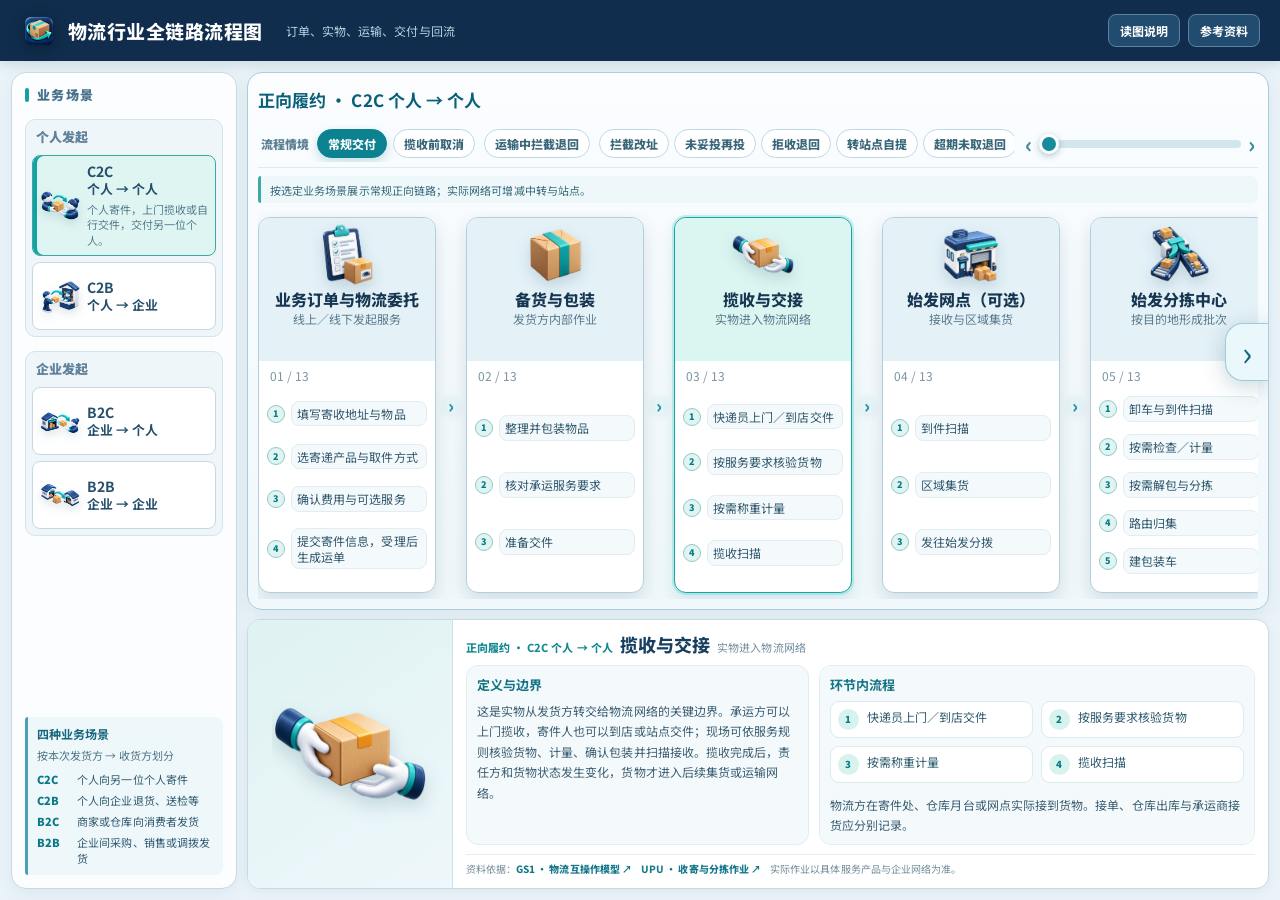
==== commit 3c0eca52: "Move flow slider to branch row and group intercept outcomes" ====
--- a/index.html
+++ b/index.html
@@ -199,6 +199,12 @@
     @media(max-width:680px){.scene{min-height:58px;gap:4px;padding:5px}.scene-icon{width:27px;height:27px}.scene strong{font-size:10px}.scene .scene-desc{font-size:9px}.scene-glossary{display:block;font-size:9px;padding:6px}.scene-glossary strong{font-size:10px}.scene-glossary dl div{grid-template-columns:1fr;gap:0}.detail-box p,.detail-process li{font-size:10px}}
     @media(max-width:680px){.scene-relation{font-size:.9em}.branch-bar button.branch-dependent.visible{max-width:124px;padding:5px 7px}}
     .chart-heading strong{min-width:0;overflow:hidden;text-overflow:ellipsis;white-space:nowrap}
+    .branch-bar{overflow:hidden;gap:clamp(8px,.8vw,22px)}
+    .branch-options{display:flex;align-items:center;gap:clamp(5px,.4vw,12px);min-width:0;flex:1;overflow-x:auto;scrollbar-width:none;white-space:nowrap}
+    .branch-options::-webkit-scrollbar{display:none}
+    .intercept-group{display:flex;align-items:center;gap:0;flex:none;border:2px solid transparent;border-radius:999px;padding:2px;transition:border-color .3s,background .3s,box-shadow .3s,gap .3s}
+    .intercept-group.expanded{gap:5px;border-color:#d9a56c;background:#fff7eb;box-shadow:0 2px 9px #a7713020}
+    .intercept-group button.branch-dependent{margin-left:0}
     .heading-range{display:flex;align-items:center;gap:7px;flex:0 0 clamp(150px,18vw,340px);color:#418ba0;font-size:22px;font-weight:800;user-select:none}
     .heading-range input{width:100%;min-width:0;height:28px;margin:0;appearance:none;background:transparent;cursor:pointer;--range-progress:0%}
     .heading-range input::-webkit-slider-runnable-track{height:8px;border-radius:8px;background:linear-gradient(90deg,#3aaab1 0 var(--range-progress),#d2e6ee var(--range-progress) 100%)}
@@ -208,7 +214,7 @@
     .heading-range input::-moz-range-thumb{width:14px;height:14px;border:3px solid white;border-radius:50%;background:#168b9b;box-shadow:0 2px 7px #18556b55}
     .heading-range input:disabled{cursor:default;opacity:.48}
     .heading-range input:focus-visible{outline:3px solid #edbd68;outline-offset:3px}
-    @media(max-width:680px){.heading-range{flex-basis:90px;gap:2px;font-size:15px}.heading-range input::-webkit-slider-thumb{width:17px;height:17px;margin-top:-5px}}
+    @media(max-width:680px){.heading-range{flex-basis:90px;gap:2px;font-size:15px}.heading-range input::-webkit-slider-thumb{width:17px;height:17px;margin-top:-5px}.intercept-group{padding:1px}.intercept-group.expanded{gap:2px}}
     .guide-section{border-top:1px solid #dce9ee;padding:14px 0}.guide-section:first-child{border-top:0;padding-top:0}.guide-section h3{font-size:15px;color:#126f82;margin:0 0 7px}.guide-section ul,.guide-section ol{margin:5px 0 0;padding-left:1.5em}.guide-section li{margin:4px 0;line-height:1.6}.guide-section p{line-height:1.65}.guide-note{background:#eef8f8;border-left:3px solid #2ea9a8;padding:9px 11px;border-radius:4px}
   </style>
 </head>
@@ -222,7 +228,7 @@
       <div class="scene-group" id="enterpriseGroup"><div class="group-title">企业发起</div><button type="button" class="scene" data-scene="b2c" aria-pressed="false"><img class="scene-icon" src="assets/scenes/b2c.png" width="72" height="72" decoding="async" alt=""><span class="scene-copy"><strong><span class="scene-code">B2C</span><span class="scene-relation">企业 → 个人</span></strong><span class="scene-desc">商家或仓库备货，通过仓配或承运商送到消费者。</span></span></button><button type="button" class="scene" data-scene="b2b" aria-pressed="false"><img class="scene-icon" src="assets/scenes/b2b.png" width="72" height="72" decoding="async" alt=""><span class="scene-copy"><strong><span class="scene-code">B2B</span><span class="scene-relation">企业 → 企业</span></strong><span class="scene-desc">采购、调拨与销售发货，可走整车直达或零担网络。</span></span></button><div class="route-block" id="routeBlock"><span id="routeTitle">运输组织（示例）</span><button type="button" class="route" data-route="direct" aria-pressed="false">直达运输</button><button type="button" class="route active" data-route="network" aria-pressed="true">网点／分拣网络</button></div></div>
       <div class="rail-note scene-glossary"><strong>四种业务场景</strong><p>按本次发货方 → 收货方划分</p><dl><div><dt>C2C</dt><dd>个人向另一位个人寄件</dd></div><div><dt>C2B</dt><dd>个人向企业退货、送检等</dd></div><div><dt>B2C</dt><dd>商家或仓库向消费者发货</dd></div><div><dt>B2B</dt><dd>企业间采购、销售或调拨发货</dd></div></dl></div>
     </aside>
-    <div class="surface"><section class="chart" id="chart" aria-label="物流全链路流程图"><div class="chart-inner"><div class="chart-heading"><strong id="flowTitle"></strong><div class="heading-range"><span aria-hidden="true">‹</span><input id="flowRange" type="range" min="0" max="1000" value="0" aria-label="横向浏览流程卡片"><span aria-hidden="true">›</span></div></div><div class="branch-bar" id="branchBar" aria-label="流程分支"><span class="branch-caption">流程情境</span><button type="button" data-branch="normal" aria-pressed="true">常规交付</button><button type="button" data-branch="cancel" aria-pressed="false">揽收前取消</button><button type="button" data-branch="intercept" aria-pressed="false">运输中拦截退回</button><button type="button" class="branch-dependent" data-branch="interceptFail" aria-pressed="false" aria-hidden="true" tabindex="-1">拦截未成功</button><button type="button" data-branch="reroute" aria-pressed="false">拦截改址</button><button type="button" data-branch="failed" aria-pressed="false">未妥投再投</button><button type="button" data-branch="refuse" aria-pressed="false">拒收退回</button><button type="button" data-branch="pickupPoint" aria-pressed="false">转站点自提</button><button type="button" data-branch="unclaimed" aria-pressed="false">超期未取退回</button></div><div class="branch-context" id="branchContext" aria-live="polite"></div><div class="flow-scroll" id="flowScroll"><div class="flow" id="flow"></div></div><div class="flow-nav" aria-label="流程节点导航"><button type="button" id="prevNode" aria-label="上一个节点">‹</button><button type="button" id="nextNode" aria-label="下一个节点">›</button></div></div></section><section class="detail" id="detail" aria-live="polite"></section></div>
+    <div class="surface"><section class="chart" id="chart" aria-label="物流全链路流程图"><div class="chart-inner"><div class="chart-heading"><strong id="flowTitle"></strong></div><div class="branch-bar" id="branchBar" aria-label="流程分支"><div class="branch-options"><span class="branch-caption">流程情境</span><button type="button" data-branch="normal" aria-pressed="true">常规交付</button><button type="button" data-branch="cancel" aria-pressed="false">揽收前取消</button><div class="intercept-group" id="interceptGroup"><button type="button" data-branch="intercept" aria-pressed="false">运输中拦截退回</button><button type="button" class="branch-dependent" data-branch="interceptFail" aria-pressed="false" aria-hidden="true" tabindex="-1">拦截未成功</button></div><button type="button" data-branch="reroute" aria-pressed="false">拦截改址</button><button type="button" data-branch="failed" aria-pressed="false">未妥投再投</button><button type="button" data-branch="refuse" aria-pressed="false">拒收退回</button><button type="button" data-branch="pickupPoint" aria-pressed="false">转站点自提</button><button type="button" data-branch="unclaimed" aria-pressed="false">超期未取退回</button></div><div class="heading-range"><span aria-hidden="true">‹</span><input id="flowRange" type="range" min="0" max="1000" value="0" aria-label="横向浏览流程卡片"><span aria-hidden="true">›</span></div></div><div class="branch-context" id="branchContext" aria-live="polite"></div><div class="flow-scroll" id="flowScroll"><div class="flow" id="flow"></div></div><div class="flow-nav" aria-label="流程节点导航"><button type="button" id="prevNode" aria-label="上一个节点">‹</button><button type="button" id="nextNode" aria-label="下一个节点">›</button></div></div></section><section class="detail" id="detail" aria-live="polite"></section></div>
   </main>
 </div>
 <div class="modal-layer" id="modalLayer" aria-hidden="true"><div class="modal" role="dialog" aria-modal="true" aria-labelledby="modalTitle"><div class="modal-head"><h2 id="modalTitle"></h2><button type="button" id="closeModal">关闭 ×</button></div><div class="modal-body" id="modalBody"></div></div></div>
@@ -335,7 +341,7 @@
   document.querySelectorAll('[data-route]').forEach(el=>{const active=el.dataset.route===route;el.classList.toggle('active',active);el.setAttribute('aria-pressed',active)});
   document.querySelectorAll('[data-branch]').forEach(el=>{const active=el.dataset.branch===branch;el.classList.toggle('active',active);el.setAttribute('aria-pressed',active)});
   const failOption=document.querySelector('[data-branch="interceptFail"]'),showFail=branch==='intercept'||branch==='interceptFail';
-  failOption.classList.toggle('visible',showFail);failOption.setAttribute('aria-hidden',!showFail);failOption.tabIndex=showFail?0:-1;failOption.inert=!showFail;
+  failOption.classList.toggle('visible',showFail);$('interceptGroup').classList.toggle('expanded',showFail);failOption.setAttribute('aria-hidden',!showFail);failOption.tabIndex=showFail?0:-1;failOption.inert=!showFail;
   $('branchContext').textContent=BRANCHES[branch].hint+(returnPath?' 当前展示'+(route==='direct'?'直达返运。':'经网点与分拣的跨区域示例；中转为可选环节。'):'');
 }
 const SOURCE_LINKS={
@@ -474,7 +480,7 @@
 new ResizeObserver(()=>{layoutFlow();updateFlowNav()}).observe($('flowScroll'));
 const GUIDE_HTML=`
 <section class="guide-section"><h3>这张图表达什么</h3><p>它把发货需求、交接、运输、交付与可能发生的退回放到同一张交互图中。C2C、C2B、B2C、B2B 按本次货物的发货方和收货方划分；平台代下单不会改变这两个角色。页面展示的是跨企业、跨服务产品的作业模型，不是一家承运商的固定操作规程。</p></section>
-<section class="guide-section"><h3>从哪里开始看</h3><ol><li><b>选择业务场景：</b>在左侧点击四种发收关系。C2B 的“退货单”开关只在进入 C2B 后显示；打开后看个人向企业退货的申请、回寄、收货与处置，关闭后看普通寄件。</li><li><b>选择流程情境：</b>主图上方点击常规交付或一个异常结果。运输中拦截退回选中后，可再切到“拦截未成功”。这些情境是不同路径，不表示同一票货物会依次经历全部异常。</li><li><b>选择运输组织：</b>B2B 可看直达或网络；需要返运时可看直达返运或网点／分拣网络。网络路径只示范一种可能的组织方式。</li><li><b>浏览卡片：</b>从左向右阅读。右上角滑块可连续移动流程，卡片两侧箭头或键盘左右箭头可逐步移动。点击卡片才会更新下方的定义、流程和来源。</li></ol></section>
+<section class="guide-section"><h3>从哪里开始看</h3><ol><li><b>选择业务场景：</b>在左侧点击四种发收关系。C2B 的“退货单”开关只在进入 C2B 后显示；打开后看个人向企业退货的申请、回寄、收货与处置，关闭后看普通寄件。</li><li><b>选择流程情境：</b>主图上方点击常规交付或一个异常结果。运输中拦截退回选中后，可再切到“拦截未成功”。这些情境是不同路径，不表示同一票货物会依次经历全部异常。</li><li><b>选择运输组织：</b>B2B 可看直达或网络；需要返运时可看直达返运或网点／分拣网络。网络路径只示范一种可能的组织方式。</li><li><b>浏览卡片：</b>从左向右阅读。流程情境右侧的滑块可连续移动流程，卡片两侧箭头或键盘左右箭头可逐步移动。点击卡片才会更新下方的定义、流程和来源。</li></ol></section>
 <section class="guide-section"><h3>卡片和边界怎么理解</h3><p>每张卡片归纳一组相邻作业；首张卡片中的业务订单、平台受理和物流委托也可能跨主体、异地完成，合并展示不表示它们必定同址同刻。卡片中的小步骤是该环节可能涉及的作业顺序；“按需”“可选”“按规则”意味着具体服务可能省略。下方说明解释该节点的定义、作业边界和资料依据。</p><p class="guide-note"><b>三个容易混淆的时间点：</b>提交寄件信息或生成运单，只表示需求和物流委托已建立；货物被承运方实际揽收，才进入其运输网络；承运方交付与收货方入库、质检、退款是不同事件，时间可能不一致。</p></section>
 <section class="guide-section"><h3>如何读异常和返运</h3><p>取消发生在承运方尚未接货时，不产生实物返运。拦截是交付前的申请，只有承运方完成操作后，后续线路才会改变；若拦截未成功，应继续以真实运输状态为准。未妥投、拒收和超期未取是不同的交付结果。只有需要把货物送回指定地点时，才进入返运运输和退回收货环节。</p></section>
 <section class="guide-section"><h3>资料与适用范围</h3><p>GS1 支持跨主体交接、运输与退货收货的事件划分；UPU 提供收寄、分拣、发运的网络作业示例；ASCM SCOR 提供履约和退回的流程框架；UPS、FedEx、USPS 的公开规则用于解释具体异常选项。中文节点标题和多来源组合是本图的归纳，不是这些机构联合发布的统一行业流程。网点、枢纽、分拨、中转、再次派送、退款和检查均取决于服务与实际事件。每张卡片下方列出其参考链接，完整目录见右上角“参考资料”。</p></section>`;
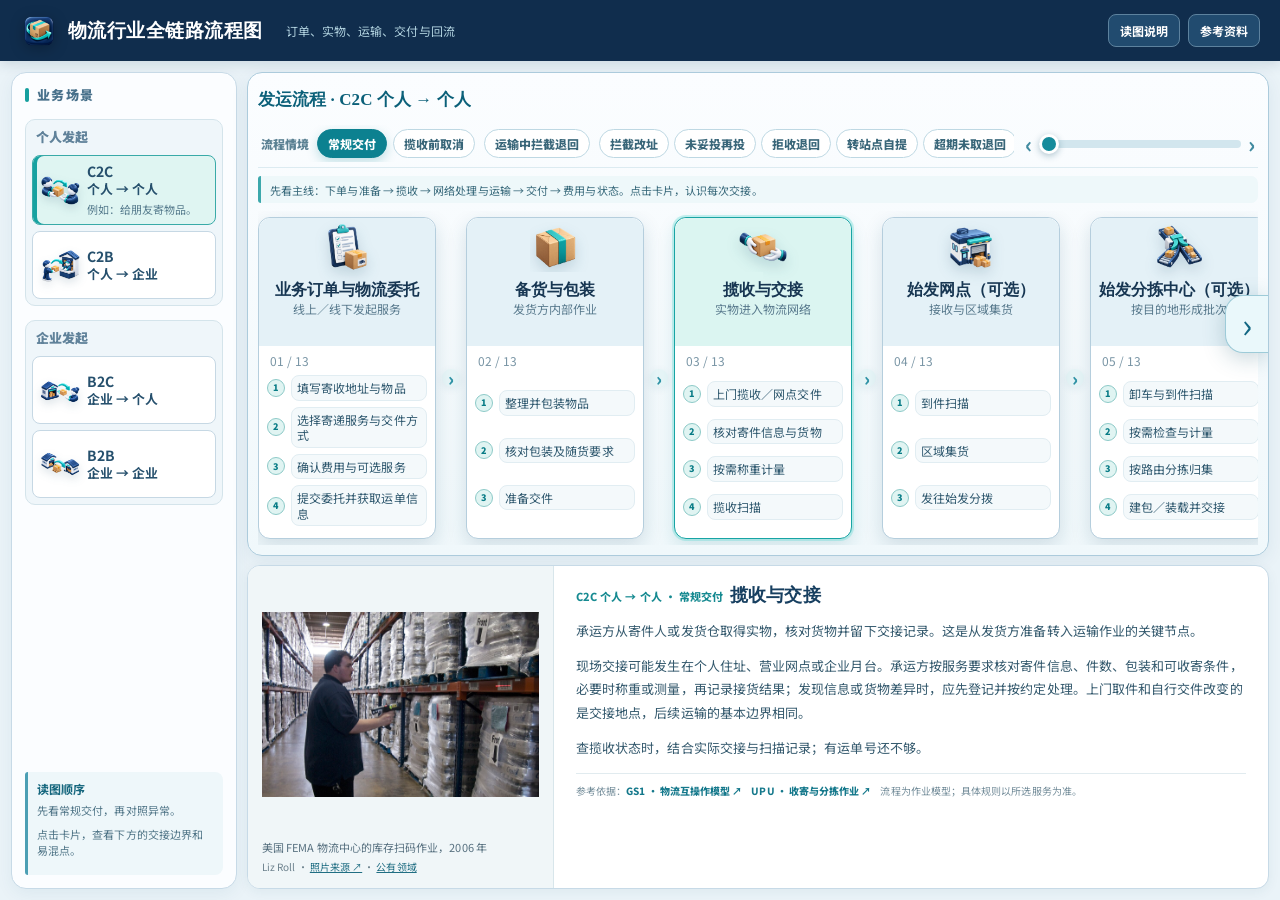
==== commit 6f371db5: "Publish logistics map and configure GitHub Pages deployment" ====
--- a/index.html
+++ b/index.html
@@ -155,15 +155,15 @@
     .flow-card{cursor:pointer}
     .flow-card:hover:not(.active){border-color:#61b5bd;box-shadow:0 7px 20px #176f842d}
     .return-block{display:none;min-width:0;background:#eef8f2;border:1px solid #cce5d6;border-radius:10px;padding:8px;animation:reveal .35s both}
-    .return-block.visible{display:block}
+    .return-block.visible{display:grid;gap:6px}
     .return-toggle{box-sizing:border-box;width:100%;min-width:0;display:flex;align-items:center;justify-content:space-between;gap:8px;padding:8px 9px;border:1px solid #a8d2ba;border-radius:8px;background:#fff;color:#27684e;cursor:pointer;font:inherit;font-size:clamp(11px,.64vw,17px);font-weight:800;text-align:left;transition:background .25s,border-color .25s,box-shadow .25s}
     .return-toggle:hover{border-color:#57b582;background:#f7fcf8}
-    .return-toggle[aria-checked="true"]{background:#dff3e7;border-color:#3aa872;box-shadow:inset 4px 0 #3aa872}
+    .return-toggle[aria-pressed="true"]{background:#dff3e7;border-color:#3aa872;box-shadow:inset 4px 0 #3aa872}
     .return-toggle .toggle-track{flex:none;width:34px;height:20px;padding:2px;border-radius:999px;background:#a4b8ad;transition:background .25s}
     .return-toggle .toggle-track::after{content:"";display:block;width:16px;height:16px;border-radius:50%;background:#fff;box-shadow:0 1px 3px #0002;transition:transform .25s}
-    .return-toggle[aria-checked="true"] .toggle-track{background:#2fa877}
-    .return-toggle[aria-checked="true"] .toggle-track::after{transform:translateX(14px)}
-    @media(max-width:680px){.return-block{padding:4px}.return-toggle{padding:5px 4px;gap:4px;font-size:10px}.return-toggle .toggle-track{width:26px;height:16px;padding:2px}.return-toggle .toggle-track::after{width:12px;height:12px}.return-toggle[aria-checked="true"] .toggle-track::after{transform:translateX(14px)}}
+    .return-toggle[aria-pressed="true"] .toggle-track{background:#2fa877}
+    .return-toggle[aria-pressed="true"] .toggle-track::after{transform:translateX(14px)}
+    @media(max-width:680px){.return-block{padding:4px}.return-toggle{padding:5px 4px;gap:4px;font-size:10px}.return-toggle .toggle-track{width:26px;height:16px;padding:2px}.return-toggle .toggle-track::after{width:12px;height:12px}.return-toggle[aria-pressed="true"] .toggle-track::after{transform:translateX(14px)}}
     .card-head{box-sizing:border-box;overflow:hidden}
     .card-head img{flex:none}
     .card-title{width:100%;flex:none}
@@ -216,6 +216,26 @@
     .heading-range input:focus-visible{outline:3px solid #edbd68;outline-offset:3px}
     @media(max-width:680px){.heading-range{flex-basis:90px;gap:2px;font-size:15px}.heading-range input::-webkit-slider-thumb{width:17px;height:17px;margin-top:-5px}.intercept-group{padding:1px}.intercept-group.expanded{gap:2px}}
     .guide-section{border-top:1px solid #dce9ee;padding:14px 0}.guide-section:first-child{border-top:0;padding-top:0}.guide-section h3{font-size:15px;color:#126f82;margin:0 0 7px}.guide-section ul,.guide-section ol{margin:5px 0 0;padding-left:1.5em}.guide-section li{margin:4px 0;line-height:1.6}.guide-section p{line-height:1.65}.guide-note{background:#eef8f8;border-left:3px solid #2ea9a8;padding:9px 11px;border-radius:4px}
+    /* Main titles use serif; sidebar and body copy retain their original font. */
+    h1,h2,h3,.chart-heading strong,.detail-title strong,.detail-box > b{font-family:"Noto Serif SC","Songti SC",STSong,SimSun,serif}
+    .card-title{transform:translateY(5px)}
+
+    /* Expanded stage descriptions with attributed documentary photography. */
+    .detail{height:clamp(300px,36vh,700px);grid-template-columns:minmax(200px,30%) minmax(0,1fr)}
+    .detail:not(.has-photo){grid-template-columns:1fr}
+    .detail-photo{margin:0;padding:14px;background:#f0f6f8;display:flex;flex-direction:column;gap:9px;min-height:0;overflow:auto;border-right:1px solid #d8e6eb}
+    .detail-photo>a{display:flex;flex:1;min-height:100px;align-items:center;justify-content:center}
+    .detail-photo img{display:block;width:100%;height:100%;max-height:240px;object-fit:contain;border-radius:6px}
+    .detail-photo figcaption{font-size:11px;line-height:1.5;color:#587180}
+    .photo-credit{display:block;margin-top:4px;font-size:10px;color:#6c818d}
+    .detail-photo a{color:#206e83}
+    .detail-body{display:block;padding:18px 22px;overflow:auto}
+    .detail-head{margin-bottom:12px}
+    .detail-article{max-width:1000px}
+    .detail-article p{font-size:clamp(13px,.78vw,21px);line-height:1.8;margin:0 0 12px;color:#355a6e}
+    .detail-source{margin-top:14px;padding-top:10px;border-top:1px solid #e1ebef}
+    @media(max-width:900px){.detail{grid-template-columns:minmax(170px,32%) minmax(0,1fr);height:320px}.detail-body{padding:12px 15px}.detail-article p{font-size:12px}.detail-photo{padding:10px}.detail-photo img{max-height:210px}}
+    @media(max-width:680px){.detail{display:block;height:330px;overflow:auto}.detail-photo{border-right:0;border-bottom:1px solid #d8e6eb;overflow:visible;padding:10px}.detail-photo>a{flex:none;height:135px}.detail-photo img{max-height:135px}.detail-photo figcaption{font-size:10px}.photo-credit{font-size:9px}.detail-body{padding:12px;overflow:visible}.detail-article p{font-size:12px;line-height:1.8}.detail-head h2{font-size:15px}.detail-head span{font-size:10px}.detail-source{font-size:10px}}
   </style>
 </head>
 <body>
@@ -224,9 +244,9 @@
   <main class="main">
     <aside class="sidebar" aria-label="业务场景与返运组织">
       <div class="rail-heading">业务场景</div>
-      <div class="scene-group" id="personalGroup"><div class="group-title">个人发起</div><button type="button" class="scene active" data-scene="c2c" aria-pressed="true"><img class="scene-icon" src="assets/scenes/c2c.png" width="72" height="72" decoding="async" alt=""><span class="scene-copy"><strong><span class="scene-code">C2C</span><span class="scene-relation">个人 → 个人</span></strong><span class="scene-desc">个人寄件，上门揽收或自行交件，交付另一位个人。</span></span></button><button type="button" class="scene" data-scene="c2b" aria-pressed="false"><img class="scene-icon" src="assets/scenes/c2b.png" width="72" height="72" decoding="async" alt=""><span class="scene-copy"><strong><span class="scene-code">C2B</span><span class="scene-relation">个人 → 企业</span></strong><span class="scene-desc">个人向企业寄件，可用于退货、返修、回收或送检。</span></span></button><div class="return-block" id="returnBlock"><button type="button" class="return-toggle" id="returnToggle" data-return-toggle role="switch" aria-checked="false" aria-label="退货单"><span>退货单</span><span class="toggle-track" aria-hidden="true"></span></button></div></div>
-      <div class="scene-group" id="enterpriseGroup"><div class="group-title">企业发起</div><button type="button" class="scene" data-scene="b2c" aria-pressed="false"><img class="scene-icon" src="assets/scenes/b2c.png" width="72" height="72" decoding="async" alt=""><span class="scene-copy"><strong><span class="scene-code">B2C</span><span class="scene-relation">企业 → 个人</span></strong><span class="scene-desc">商家或仓库备货，通过仓配或承运商送到消费者。</span></span></button><button type="button" class="scene" data-scene="b2b" aria-pressed="false"><img class="scene-icon" src="assets/scenes/b2b.png" width="72" height="72" decoding="async" alt=""><span class="scene-copy"><strong><span class="scene-code">B2B</span><span class="scene-relation">企业 → 企业</span></strong><span class="scene-desc">采购、调拨与销售发货，可走整车直达或零担网络。</span></span></button><div class="route-block" id="routeBlock"><span id="routeTitle">运输组织（示例）</span><button type="button" class="route" data-route="direct" aria-pressed="false">直达运输</button><button type="button" class="route active" data-route="network" aria-pressed="true">网点／分拣网络</button></div></div>
-      <div class="rail-note scene-glossary"><strong>四种业务场景</strong><p>按本次发货方 → 收货方划分</p><dl><div><dt>C2C</dt><dd>个人向另一位个人寄件</dd></div><div><dt>C2B</dt><dd>个人向企业退货、送检等</dd></div><div><dt>B2C</dt><dd>商家或仓库向消费者发货</dd></div><div><dt>B2B</dt><dd>企业间采购、销售或调拨发货</dd></div></dl></div>
+      <div class="scene-group" id="personalGroup"><div class="group-title">个人发起</div><button type="button" class="scene active" data-scene="c2c" aria-pressed="true"><img class="scene-icon" src="assets/scenes/c2c.png" width="72" height="72" decoding="async" alt=""><span class="scene-copy"><strong><span class="scene-code">C2C</span><span class="scene-relation">个人 → 个人</span></strong><span class="scene-desc">例如：给朋友寄物品。</span></span></button><button type="button" class="scene" data-scene="c2b" aria-pressed="false"><img class="scene-icon" src="assets/scenes/c2b.png" width="72" height="72" decoding="async" alt=""><span class="scene-copy"><strong><span class="scene-code">C2B</span><span class="scene-relation">个人 → 企业</span></strong><span class="scene-desc">例如：向商家退货、送修或交回收物。</span></span></button><div class="return-block" id="returnBlock" aria-label="C2B 业务单据"><button type="button" class="return-toggle" data-service="return" aria-pressed="false"><span>退货单</span><span class="toggle-track" aria-hidden="true"></span></button><button type="button" class="return-toggle" data-service="recycle" aria-pressed="false"><span>回收单</span><span class="toggle-track" aria-hidden="true"></span></button><button type="button" class="return-toggle" data-service="repair" aria-pressed="false"><span>维修单</span><span class="toggle-track" aria-hidden="true"></span></button></div></div>
+      <div class="scene-group" id="enterpriseGroup"><div class="group-title">企业发起</div><button type="button" class="scene" data-scene="b2c" aria-pressed="false"><img class="scene-icon" src="assets/scenes/b2c.png" width="72" height="72" decoding="async" alt=""><span class="scene-copy"><strong><span class="scene-code">B2C</span><span class="scene-relation">企业 → 个人</span></strong><span class="scene-desc">例如：商家把订单商品寄给消费者。</span></span></button><button type="button" class="scene" data-scene="b2b" aria-pressed="false"><img class="scene-icon" src="assets/scenes/b2b.png" width="72" height="72" decoding="async" alt=""><span class="scene-copy"><strong><span class="scene-code">B2B</span><span class="scene-relation">企业 → 企业</span></strong><span class="scene-desc">例如：工厂向另一企业供货或调拨。</span></span></button><div class="route-block" id="routeBlock"><span id="routeTitle">运输组织</span><button type="button" class="route" data-route="direct" aria-pressed="false">直达运输</button><button type="button" class="route active" data-route="network" aria-pressed="true">网点／分拣网络</button></div></div>
+      <div class="rail-note scene-glossary"><strong>读图顺序</strong><p>先看常规交付，再对照异常。</p><p>点击卡片，查看下方的交接边界和易混点。</p></div>
     </aside>
     <div class="surface"><section class="chart" id="chart" aria-label="物流全链路流程图"><div class="chart-inner"><div class="chart-heading"><strong id="flowTitle"></strong></div><div class="branch-bar" id="branchBar" aria-label="流程分支"><div class="branch-options"><span class="branch-caption">流程情境</span><button type="button" data-branch="normal" aria-pressed="true">常规交付</button><button type="button" data-branch="cancel" aria-pressed="false">揽收前取消</button><div class="intercept-group" id="interceptGroup"><button type="button" data-branch="intercept" aria-pressed="false">运输中拦截退回</button><button type="button" class="branch-dependent" data-branch="interceptFail" aria-pressed="false" aria-hidden="true" tabindex="-1">拦截未成功</button></div><button type="button" data-branch="reroute" aria-pressed="false">拦截改址</button><button type="button" data-branch="failed" aria-pressed="false">未妥投再投</button><button type="button" data-branch="refuse" aria-pressed="false">拒收退回</button><button type="button" data-branch="pickupPoint" aria-pressed="false">转站点自提</button><button type="button" data-branch="unclaimed" aria-pressed="false">超期未取退回</button></div><div class="heading-range"><span aria-hidden="true">‹</span><input id="flowRange" type="range" min="0" max="1000" value="0" aria-label="横向浏览流程卡片"><span aria-hidden="true">›</span></div></div><div class="branch-context" id="branchContext" aria-live="polite"></div><div class="flow-scroll" id="flowScroll"><div class="flow" id="flow"></div></div><div class="flow-nav" aria-label="流程节点导航"><button type="button" id="prevNode" aria-label="上一个节点">‹</button><button type="button" id="nextNode" aria-label="下一个节点">›</button></div></div></section><section class="detail" id="detail" aria-live="polite"></section></div>
   </main>
@@ -234,43 +254,66 @@
 <div class="modal-layer" id="modalLayer" aria-hidden="true"><div class="modal" role="dialog" aria-modal="true" aria-labelledby="modalTitle"><div class="modal-head"><h2 id="modalTitle"></h2><button type="button" id="closeModal">关闭 ×</button></div><div class="modal-body" id="modalBody"></div></div></div>
 <script>
 const SOURCES=[
-  ['GS1 · Logistics Interoperability Model','物流服务购买方、服务提供方，以及计划、接货、运输、交付和结算等协同关系。','https://ref.gs1.org/standards/logistics-interoperability/1.1.1/'],
-  ['ASCM · SCOR Digital Standard','计划、订单、履约与退回的端到端流程框架。','https://scor.ascm.org/'],
+  ['GS1 · Logistics Interoperability Model','企业间物流交接模型；用于区分委托、接货、交付与仓库收货。','https://ref.gs1.org/standards/logistics-interoperability/1.1.1/'],
+  ['ASCM · SCOR Digital Standard','计划、订单、履约与退回的端到端流程框架。','https://www.ascm.org/corporate-solutions/standards-tools/scor-ds/'],
   ['CSCMP · Supply Chain Management Definitions','物流管理涵盖运输、仓储、订单履约、网络设计、库存等活动。','https://cscmp.org/CSCMP/Educate/SCM_Definitions_and_Glossary_of_Terms.aspx'],
   ['UPU · Domestic Postal System','邮政网络的收寄、分拣、发运与投递作业示例；用于辅助理解网络节点。','https://www.upu.int/en/Postal-Solutions/Technical-Solutions/Products/DPS---Domestic-Postal-System'],
-  ['UPS · Delivery Intercept','拦截申请可以在交付前请求退回、改址、延期或暂存；是否执行依服务规则和货物状态而定。','https://www.ups.com/us/en/support/tracking-support/change-delivery-options/delivery-intercept'],
-  ['FedEx · Delivery Manager FAQ','未妥投、再次派送、拒收等末端异常情况的承运商实践。','https://www.fedex.com/en-us/faq/delivery-manager.html'],
+  ['UPS · Delivery Intercept','美国服务示例：交付前申请退回、改址、延期或暂存，执行结果需确认。','https://www.ups.com/us/en/support/tracking-support/change-delivery-options/delivery-intercept'],
+  ['FedEx · Delivery Manager FAQ','美国服务示例：未妥投、再投、自提和拒收等末端处理。','https://www.fedex.com/en-us/faq/delivery-manager.html'],
   ['UPU · Convention Manual, Return to Sender','无法投递与退回发件人的国际邮政作业规则示例。','https://www.upu.int/UPU/media/upu/files/aboutUpu/acts/06-manualsInThreeVolumes/actInThreeVolumesConventionManual202506En.pdf'],
-  ['FedEx · Shipping FAQ','未扫描货物取消发运的承运商规则示例。','https://www.fedex.com/en-us/shipping/faqs.html'],
+  ['FedEx · Shipping Label','美国服务示例：承运方扫描前的发运取消。','https://www.fedex.com/en-us/shipping/create-shipping-label.html'],
+  ['Apple · 维修服务','以设备维修说明检测、费用评估与返还；仅作具体服务示例。','https://support.apple.com/zh-cn/iphone/repair'],
+  ['Apple · 折抵与回收','以设备回收说明估价、检测后调整和不同处置结果；仅作具体服务示例。','https://www.apple.com.cn/shop/trade-in'],
   ['USPS · Labels API','未使用标签取消或退款的邮政服务示例。','https://developers.usps.com/domesticlabelsv3']
 ];
 const SCENES={c2c:'C2C 个人 → 个人',c2b:'C2B 个人 → 企业',b2c:'B2C 企业 → 个人',b2b:'B2B 企业 → 企业'};
 const FORWARD=[
- {id:'order',title:'业务订单与物流委托',icon:'order',caption:'线上／线下发起服务',steps:['明确发运需求','提交物流委托','确认服务与运单'],detail:'交易、寄件或调拨先形成发运需求；服务购买方向平台、物流企业或货代下单。业务订单、物流委托和实际揽收是不同状态。',by:{c2c:['填写寄收地址与物品','选寄递产品与取件方式','确认费用与可选服务','提交寄件信息，受理后生成运单'],c2b:['填写物品及寄收信息','选择寄递服务与交件方式','提交寄件信息','受理后生成运单'],b2c:['确认业务订单与收货信息','商家／平台接单','选择仓配或快递服务','按需拆合单并生成运单'],b2b:['采购／销售／调拨计划','核对货量、交期与地点','询价／合同发运','订车／订舱并确认时窗']}},
- {id:'prepare',title:'备货与包装',icon:'parcel',caption:'发货方内部作业',steps:['备货与核对','包装／装载单元','标签与单证'],detail:'在发货方场所完成准备。个人包装、商家拣货、企业托盘化的作业不同，但都发生在承运商接货之前。',by:{c2c:['整理并包装物品','核对承运服务要求','准备交件'],c2b:['按所选服务包装','按需备齐随货资料','等待交件'],b2c:['库存分配与拣货','复核、包装、贴标','出库暂存'],b2b:['工厂／仓库备货','托盘化与装箱','装箱单、批次与集货']}},
- {id:'pickup',title:'揽收与交接',icon:'handover',caption:'实物进入物流网络',steps:['上门揽收／交件','清点计量与核验','交接扫描'],detail:'物流方在寄件处、仓库月台或网点实际接到货物。接单、仓库出库与承运商接货应分别记录。',by:{c2c:['快递员上门／到店交件','按服务要求核验货物','按需称重计量','揽收扫描'],c2b:['上门揽收／网点交件','核对寄件信息','按需称重计量','交接扫描'],b2c:['仓库／商家出库交接','承运商清点揽收','扫描与差异反馈'],b2b:['车辆到厂／仓','月台装货','件数／封签核对','签交接单']}},
- {id:'origin',title:'始发网点（可选）',icon:'station',caption:'接收与区域集货',steps:['到件扫描','区域集货','发往始发分拨'],detail:'快递或零担网络常见的始发接入点。工厂整车直送一般跳过。'},
- {id:'sort',title:'始发分拣中心',icon:'sort',caption:'按目的地形成批次',steps:['卸车与到件扫描','按需检查／计量','按需解包与分拣','路由归集','建包装车'],detail:'在同一分拣中心将零散货物按目的地或下一程线路归集；异常件在此登记。'},
- {id:'hub',title:'始发枢纽（可选）',icon:'hub',caption:'跨线路组织',steps:['到车交接','卸车与跨线分流','集货与配载','装车发出'],detail:'跨线路转运、越库和集货在始发枢纽完成；一些线路可从分拣中心直接进入干线。'},
- {id:'linehaul',title:'干线发运与在途',icon:'truck',caption:'公路／铁路／航空／水运',steps:['形成运输需求','匹配运力与班次','调度与配载','装车／装舱','实际发车并跟踪'],detail:'实际发车是运输执行开始的明确状态。装车完成不等于发车；在途应跟踪位置、时效和异常。'},
- {id:'relay',title:'中转枢纽（可选）',icon:'transfer',caption:'依线路决定',steps:['到达扫描','卸货／换装','下程路由分流','再集货与配载','二次发运'],detail:'依网络布局和运输方式，可能没有中转，也可能多次中转；直达运输通常跳过。'},
- {id:'desthub',title:'目的地枢纽（可选）',icon:'hub',caption:'接入区域网络',steps:['干线到达交接','到件扫描','区域分流','发往目的地分拨'],detail:'目的地枢纽把跨区货物导入区域配送网络；直送收货方的整车可跳过。'},
- {id:'destsort',title:'目的地分拨（可选）',icon:'sort',caption:'按末端站点归集',steps:['到车卸货','扫描与分拣','路由归集','建包／装车','发往站点'],detail:'在同一分拨中心把货物分配到目的地站点、营业部或支线车辆。'},
- {id:'station',title:'到站与配送交接（可选）',icon:'station',caption:'站点连续作业',steps:['站点接货与扫描','落地分件／暂存','分配配送员或车辆','装车并规划路线'],detail:'到站、分件、暂存和配送员接货发生在同一站点，合并为一张卡片；到站不等于签收。'},
- {id:'delivery',title:'末端交付与签收',icon:'delivery',caption:'收货地点连续作业',steps:['送达或约定自提','核对收货对象','签收／验收','异常与结果回传'],detail:'在收货地点完成交付与签收；企业入库验收可能晚于承运商交付，应保留独立记录。',by:{c2c:['上门派送／自提','按约定方式核对接收方','收件人或代收人签收','结果回传'],c2b:['送达企业接收点','核对接收信息','企业签收或登记差异','结果回传'],b2c:['上门派送／约定自提','按约定方式完成交付','消费者或代收人签收','回传交付结果'],b2b:['预约到货与卸货','收货方清点签单','清点件数与外观','回单与差异记录']}},
- {id:'close',title:'结算与售后闭环',icon:'settlement',caption:'订单数据与费用闭环',steps:['回传交付结果','按约定计费对账','按需结算／开票','发生售后时另行处理'],detail:'费用结算与售后处理依合同或服务规则发生，也可能与实物流动并行。退货、返修、回收可再触发新的逆向链路。'}
+ {id:'order',title:'业务订单与物流委托',icon:'order',caption:'线上／线下发起服务',steps:['明确发运需求','提交物流委托','确认服务与运单'],detail:"把寄件、交易或调拨需求转成物流委托，明确物品、收发地址和服务要求。业务订单记录交易或服务需求，运单记录这票货的运输信息。",by:{c2c:['填写寄收地址与物品','选择寄递服务与交件方式','确认费用与可选服务','提交委托并获取运单信息'],c2b:['填写寄收地址与物品','选择寄递服务与交件方式','确认费用与可选服务','提交委托并获取运单信息'],b2c:['确认业务订单与收货信息','商家／平台接单','选择仓配或快递服务','按需拆单／合单并建立运单'],b2b:['采购／销售／调拨计划','核对货量、交期与地点','确认合同与运输服务','订车／订舱并确认时窗']}},
+ {id:'prepare',title:'备货与包装',icon:'parcel',caption:'发货方内部作业',steps:['备货与核对','包装／装载单元','标签与单证'],detail:"把待发物品准备成可交运的货物。个人以整理和包装为主，企业还可能涉及拣货、复核、托盘化及单证准备。",by:{c2c:['整理并包装物品','核对包装及随货要求','准备交件'],c2b:['整理并包装物品','核对包装及随货要求','准备交件'],b2c:['库存分配与拣货','复核、包装、贴标','出库暂存'],b2b:['工厂／仓库备货','装箱与托盘化（按需）','装箱单、批次与集货']}},
+ {id:'pickup',title:'揽收与交接',icon:'handover',caption:'实物进入物流网络',steps:['上门揽收／交件','清点计量与核验','交接扫描'],detail:"承运方从寄件人或发货仓取得实物，核对货物并留下交接记录。这是从发货方准备转入运输作业的关键节点。",by:{c2c:['上门揽收／网点交件','核对寄件信息与货物','按需称重计量','揽收扫描'],c2b:['上门揽收／网点交件','核对寄件信息与货物','按需称重计量','揽收扫描'],b2c:['仓库／商家出库交接','承运商清点揽收','扫描与差异反馈'],b2b:['车辆到厂／仓','月台装货','件数／封签核对','签交接单']}},
+ {id:'origin',title:'始发网点（可选）',icon:'station',caption:'接收与区域集货',steps:['到件扫描','区域集货','发往始发分拨'],detail:"始发网点接收本区域货物，集中后交给下一处理设施。“集货”就是把不同来源的货物聚到一起。"},
+ {id:'sort',title:'始发分拣中心（可选）',icon:'sort',caption:'按目的地形成批次',steps:['卸车与到件扫描','按需检查与计量','按路由分拣归集','建包／装载并交接'],detail:"分拣中心按目的地或下一站，把混合到件分成不同批次。“分拣”回答的是每件货接下来去哪里。"},
+ {id:'hub',title:'始发枢纽（可选）',icon:'hub',caption:'跨线路集货与配载',steps:['到车交接','卸车与跨线分流','集货与配载','装车发出'],detail:"始发枢纽把不同线路的货物集中、配载并交给跨区域运力。“配载”是按线路、容量等条件安排装载。"},
+ {id:'linehaul',title:'干线发运与在途',icon:'truck',caption:'主要节点之间的运输',steps:['确认线路与运输要求','安排运力、班次与配载','装载并交接','发运并跟踪在途'],detail:"干线连接主要网络节点，是这条示例路径中的跨区域运输段。货物完成装载后，运力实际出发才进入该段在途状态。"},
+ {id:'relay',title:'中转枢纽（可选）',icon:'transfer',caption:'依线路决定',steps:['到达扫描','按需卸货与换装','按下一程线路分流','再集货与配载','再次发运'],detail:"货物在途中转入另一运输区间，可在中转设施完成分流、换装和再次发运。是否中转及次数取决于实际线路。"},
+ {id:'desthub',title:'目的地枢纽（可选）',icon:'hub',caption:'接入区域网络',steps:['干线到达交接','到件扫描','区域分流','发往目的地分拨'],detail:"目的地枢纽接入跨区域到货，再按城市或区域分流，衔接当地的分拨或配送网络。"},
+ {id:'destsort',title:'目的地分拨（可选）',icon:'sort',caption:'按末端站点归集',steps:['到车卸货','扫描与分拣','路由归集','建包／装车','发往站点'],detail:"目的地分拨按配送站点或片区归集货物，让末段运输获得明确的交接批次。"},
+ {id:'station',title:'到站与配送交接（可选）',icon:'station',caption:'站点连续作业',steps:['站点接货与扫描','落地分件／暂存','分配配送员或车辆','装车并规划路线'],detail:"配送站点接货后，分件、暂存并安排配送人员或车辆，把区域到货转成可执行的末端配送任务。"},
+ {id:'delivery',title:'末端交付与签收',icon:'delivery',caption:'收货地点连续作业',steps:['送达或约定自提','核对收货对象','交付签收并登记差异','异常与结果回传'],detail:"承运方将货物交给约定接收方并记录交付结果。企业后续的入库、质量检验和业务处理可能另有记录。",by:{c2c:['上门派送／自提','按约定方式核对接收方','收件人或代收人签收','结果回传'],c2b:['送达企业接收点','核对接收信息','企业签收或登记差异','结果回传'],b2c:['上门派送／约定自提','按约定方式完成交付','消费者或代收人签收','回传交付结果'],b2b:['预约到货与卸货','核对件数与外观','签署交付凭证，登记差异','回传交付结果']}},
+ {id:'close',title:'费用与状态处理',icon:'settlement',caption:'订单数据与费用闭环',steps:['回传交付结果','按约定计费对账','按需结算／开票','发生售后时另行处理'],detail:"关联交付结果和物流费用，按约定完成计费、对账及必要的结算。发生售后时，再建立对应业务处理流程。"}
 ];
 const REVERSE=[
- {id:'r-request',title:'退货申请与受理',icon:'reverse',caption:'形成退货服务需求',steps:['提交退货原因与货物信息','按退货规则审核','确定回寄方式与地址','按需生成退货单／运单'],detail:'个人提出退货请求，企业按退货规则审核，并确定回寄地址、方式及可能的费用安排。退货单与实际物流运单属于不同记录；申请受理不代表已完成取件。',by:{c2c:['发起拒收／退回','确认原寄件人','确定退回费用','生成退回任务'],c2b:['提交退货申请','企业按规则受理','确认回寄条件','按需生成退货单／运单'],b2c:['消费者申请退货','商家／平台审核','确定退款与运费规则','生成退货单'],b2b:['企业退货／召回','核对合同与批次','明确责任与费用','生成返运委托']}},
- {id:'r-book',title:'回寄预约',icon:'calendar',caption:'确定取件方式与时间',steps:['确定交件地点','选择上门／自行交件','按需预约时间','准备包装与所需标签'],detail:'取件方式和时间可在线上、线下或双方约定；实物尚未进入逆向运输网络。'},
- {id:'r-pick',title:'逆向揽收',icon:'handover',caption:'退回货物交接',steps:['交件核验','按需计量与扫描','记录交接结果','完成承运方接货'],detail:'承运方实际取得退回货物，建立原订单、逆向运单与交接记录的对应关系。'},
- {id:'r-receive',title:'退回收货确认',icon:'warehouse',caption:'收货方核对实物',steps:['收货方接收实物','核对数量与状态','确认收货或登记差异'],detail:'GS1 将承运方的交付结果与目的地仓库的收货确认区分。目的地可以是原寄件人、商家仓、维修中心或回收仓；入库和检验依具体业务继续办理。',by:{c2c:['原寄件人接收','核对退回货物','确认或反馈差异'],c2b:['企业退货仓接收','核对退货单与货物','确认或登记差异'],b2c:['商家仓接收','核对退货单','收货确认／差异登记'],b2b:['企业仓接收','核对批次与数量','确认或登记差异']}},
- {id:'r-inspect',title:'退货检查与分类（按需）',icon:'inspect',caption:'依据退货规则确定去向',steps:['核对退货单与实物','按退货规则检查','记录差异或检验结论','确定后续去向'],detail:'退货检查的范围由业务规则决定；可能产生重新入库、维修、换货或其他处置结果，并非每件货物都需要功能检测。'},
- {id:'r-close',title:'处置与结算',icon:'recycle',caption:'实物、资金和状态闭环',steps:['按规则确定处理结果','记录实物去向','按需退款／费用对账','更新退货单状态'],detail:'退货实物去向和退货单状态需要回传；退款、换货或费用结算仅在对应交易与服务规则适用时发生。',by:{c2c:['原寄件人确认收货','退回费用结算','关闭退回任务'],c2b:['退货检查与处置（按需）','按规则退款或换货','更新退货单状态'],b2c:['退款／换货','复售／维修／报废','对账与归档'],b2b:['换货／索赔／返修','库存与合同调整','对账与归档']}}
+ {id:'r-request',title:'退货申请与受理',icon:'reverse',caption:'形成退货服务需求',steps:['提交退货原因与货物信息','按退货规则审核','确定回寄方式与地址','按需生成退货单／运单'],detail:"个人提出退货需求，企业按退货规则受理并确认回寄条件。退货单记录售后业务，物流运单记录运输委托。",by:{c2c:['发起拒收／退回','确认原寄件人','确定退回费用','生成退回任务'],c2b:['提交退货申请','企业按规则受理','确认回寄条件','按需生成退货单／运单'],b2c:['消费者申请退货','商家／平台审核','确定退款与运费规则','生成退货单'],b2b:['企业退货／召回','核对合同与批次','明确责任与费用','生成返运委托']}},
+ {id:'r-book',title:'交件预约与准备',icon:'calendar',caption:'确定取件方式与时间',steps:['确认交件地点','约定上门或自行寄件','按需预约时间','包装并备齐随货信息'],detail:"受理后确认交件地点、方式和时间，并按要求准备包装与随货信息，为承运方接货做准备。"},
+ {id:'r-pick',title:'揽收与交接',icon:'handover',caption:'退回货物交接',steps:['核对单据与货物','按需计量与扫描','记录交接状态','承运方接货'],detail:"个人将退货实物交给承运方，按服务要求核验、计量并记录交接，关联业务单与运单。"},
+ {id:'r-receive',title:'退回收货确认',icon:'warehouse',caption:'收货方核对实物',steps:['收货方接收实物','核对数量与状态','确认收货或登记差异'],detail:"承运方交付后，指定接收方核对到货数量、外观及单据信息，确认收货并登记差异。",by:{c2c:['原寄件人接收','核对退回货物','确认或反馈差异'],c2b:['企业退货仓接收','核对退货单与货物','确认或登记差异'],b2c:['商家仓接收','核对退货单','收货确认／差异登记'],b2b:['企业仓接收','核对批次与数量','确认或登记差异']}},
+ {id:'r-inspect',title:'退货检查与分类（按需）',icon:'inspect',caption:'依据退货规则确定去向',steps:['核对退货单与实物','按退货规则检查','记录差异或检验结论','确定后续去向'],detail:"企业依据退货规则检查实物，记录差异并决定后续去向。检查内容随商品和退货原因变化。"},
+ {id:'r-close',title:'处置与结算',icon:'recycle',caption:'实物、资金和状态闭环',steps:['按规则确定处理结果','记录实物去向','按需退款／费用对账','更新退货单状态'],detail:"根据退货处理结果记录实物去向，并按交易规则退款、换货或结算费用，更新退货单状态。",by:{c2c:['原寄件人确认收货','退回费用结算','关闭退回任务'],c2b:['确认退货处理结果','按规则退款或换货','记录实物去向','更新退货单状态'],b2c:['退款／换货','复售／维修／报废','对账与归档'],b2b:['换货／索赔／返修','库存与合同调整','对账与归档']}}
 ];
+const SERVICE_BRANCHES=['return','recycle','repair'];
+const SERVICE_STAGES={
+  recycle:[
+    {id:'recycle-request',title:'回收申请与受理',icon:'reverse',caption:'形成回收服务需求',steps:['提交回收物品与状况','企业确认回收范围和条件','约定交件方式与接收地址','生成回收单，按需建立运单'],detail:"个人提交回收物信息，企业确认接收范围、交件条件及估价或费用安排，建立回收业务记录。"},
+    {id:'recycle-book',title:'交件预约与准备',icon:'calendar',caption:'确定取件方式与时间',steps:['确认交件地点','约定上门或自行寄件','按需预约时间','包装并备齐随货信息'],detail:"受理后确认交件地点、方式和时间，并按要求准备包装与随货信息，为承运方接货做准备。"},
+    {id:'recycle-pick',title:'揽收与交接',icon:'handover',caption:'实物进入物流网络',steps:['核对单据与货物','按需计量与扫描','记录交接状态','承运方接货'],detail:"个人将回收物交给承运方，按服务要求核验、计量并记录交接，关联回收单与运单。"},
+    {id:'recycle-receive',title:'回收物接收确认',icon:'warehouse',caption:'企业核对到货实物',steps:['回收点接收实物','核对回收单、数量与外观','登记差异并确认收货'],detail:"回收点核对到货实物与回收单，登记数量、外观及其他明显差异，建立收货记录。"},
+    {id:'recycle-inspect',title:'回收检测与分级',icon:'inspect',caption:'确定回收价值与去向',steps:['检查品类与状态','按约定标准检测或称量','记录等级与差异','确认估价或处理方案'],detail:"按约定标准检查、称量或检测回收物，确定分类、价值或处理方案。具体项目随品类和服务变化。"},
+    {id:'recycle-close',title:'回收处置与结算',icon:'recycle',caption:'实物、费用和单据闭环',steps:['确认回收结果与实物去向','按约定结算费用','反馈处理结果','关闭回收单'],detail:"记录回收物的再利用、拆解或其他处理去向，按约定完成费用或价款结算，反馈结果并关闭回收单。"}
+  ],
+  repair:[
+    {id:'repair-request',title:'维修申请与受理',icon:'reverse',caption:'形成维修服务需求',steps:['提交物品与故障信息','企业确认送修条件','约定送修方式与地址','生成维修单，按需建立运单'],detail:"个人说明物品与故障，企业确认送修条件并建立维修单。保修范围和最终维修方案可能需要检测后确认。"},
+    {id:'repair-book',title:'交件预约与准备',icon:'calendar',caption:'确定交件方式与时间',steps:['确认交件地点','约定上门或自行寄件','按需预约时间','包装并备齐随货信息'],detail:"受理后确认交件地点、方式和时间，并按要求准备包装与随货信息，为承运方接货做准备。"},
+    {id:'repair-pick',title:'揽收与交接',icon:'handover',caption:'实物进入物流网络',steps:['核对单据与货物','按需计量与扫描','记录交接状态','承运方接货'],detail:"个人将送修物交给承运方，按服务要求核验、计量并记录交接，关联维修单与运单。"},
+    {id:'repair-receive',title:'维修中心收货确认',icon:'warehouse',caption:'核对送修实物',steps:['维修中心接收实物','核对维修单与物品信息','登记外观或附件差异','确认收货'],detail:"维修中心核对送修物、维修单及约定随寄的附件，记录外观和数量差异，再转入检测。"},
+    {id:'repair-inspect',title:'故障检测与维修',icon:'inspect',caption:'确认方案并执行',steps:['检测并记录故障','确认保修责任与费用','按规则取得维修授权','维修并复测结果'],detail:"检测故障后确认处理方案、保修或费用条件，按要求取得授权，再执行维修并复测。也可能形成无法维修的结论。"},
+    {id:'repair-close',title:'维修结果与返还',icon:'settlement',caption:'服务结果和单据闭环',steps:['反馈维修或无法修复结果','按约定结算费用','安排自提或另建返还运单','确认返还结果并关闭维修单'],detail:"反馈维修结果、结算约定费用并安排实物返还；需要寄回时，另建企业向个人的运输委托。"}
+  ]
+};
 const BRANCHES={
-  normal:{label:'常规交付',hint:'按选定业务场景展示常规正向链路；实际网络可增减中转与站点。'},
-  return:{label:'退货单',hint:'个人向企业发起退货申请并形成退货单；受理后安排回寄、运输、收货与后续处置。'},
+  normal:{label:'常规交付',hint:'先看主线：下单与准备 → 揽收 → 网络处理与运输 → 交付 → 费用与状态。点击卡片，认识每次交接。'},
+  return:{label:'退货单',hint:'先确认退货条件，再看交件与运输；企业收货后，按交易规则检查、处置和退款。'},
+  recycle:{label:'回收单',hint:'个人向企业发起回收申请；受理后交件、运输，企业收货并检测、分级和结算。'},
+  repair:{label:'维修单',hint:'先确认送修条件，再看企业接收、检测与维修；需要寄回时，返还运输另属 B2C。'},
   cancel:{label:'揽收前取消',hint:'在实物交接前取消：受理并核查状态后关闭委托，无需回运。'},
   intercept:{label:'运输中拦截退回',hint:'以在途提出拦截为示例；请求需核验，执行成功后才进入退回运输。'},
   interceptFail:{label:'拦截未成功',hint:'拦截请求未能在交付前执行时，货物仍可能沿原路径继续配送；后续以实际状态为准。'},
@@ -281,78 +324,86 @@
   unclaimed:{label:'超期未取退回',hint:'站点通知后在约定期限内无人取件，按规则发起退回。'}
 };
 const EXCEPTION_STAGES={
-  cancelled:{id:'cancelled',title:'揽收前取消',icon:'order',caption:'未交运 · 不发生返运',steps:['提交取消请求','核查是否已揽收','按规则取消未用运单／标签','按服务规则处理费用'],detail:'FedEx 对未扫描货物提供取消发运，USPS 对未使用标签提供取消或退款路径。已揽收的货物不能视为在原地取消，应另行请求拦截。',branchType:'decision'},
-  interceptRequest:{id:'interceptRequest',title:'拦截申请与核验',icon:'reverse',caption:'在途变更 · 成功不保证',steps:['发起拦截／改址请求','核验身份与服务规则','核对当前运输状态','反馈可否执行'],detail:'拦截是请求，不是货物立即停止。可执行性取决于当前位置、服务条款、时效和承运网络；货物可能已接近妥投。',branchType:'decision'},
-  interceptExecute:{id:'interceptExecute',title:'拦截结果确认',icon:'hub',caption:'成功后才变更后续处理',steps:['承运方处理拦截请求','确认是否已在交付前完成','成功时执行退回／改址选项','通知相关方处理结果'],detail:'UPS 将“退回发件人”和“改址”列为交付前可申请的拦截选项，并说明费用在请求完成时收取。申请不等于执行成功；失败时货物仍可能沿原路径交付。',branchType:'decision'},
-  interceptFailed:{id:'interceptFailed',title:'拦截未完成',icon:'hub',caption:'按原运输状态继续',steps:['承运方反馈未完成结果','核对当前货物位置','继续原有运输或交付','更新相关方状态'],detail:'UPS 的交付拦截服务是交付前的请求，不能保证每个请求都成功。未执行退回或改址时，应以承运方实际运输状态和交付结果为准。',branchType:'decision'},
-  returnClose:{id:'returnClose',title:'退回结算与归档',icon:'settlement',caption:'原订单与返运状态关联',steps:['核对退回交付结果','按规则处理费用／退款','更新订单／运单状态','完成归档'],detail:'把原履约、退回运输和费用状态关联起来，处理可能的退款、返运费或差异责任。',branchType:'return'},
-  replan:{id:'replan',title:'改址后继续配送',icon:'transfer',caption:'承运方确认后的新目的地',steps:['核对可用的改址选项','核对新的收货地址','确认相关费用或时效变化','获准后按新地址配送'],detail:'UPS 的拦截服务允许在交付前请求将货物送往另一地址；是否允许及实际费用以承运商服务条件和执行结果为准。',branchType:'decision'},
-  attempt:{id:'attempt',title:'派送尝试',icon:'delivery',caption:'送达但未完成签收',steps:['按地址尝试交付','核验地址与接收方','尝试交付','记录现场结果'],detail:'派送尝试与签收不同。无人接收、地址问题或收货方拒收都应形成明确结果，再选择重派、改约、自提或退回。',branchType:'decision'},
-  failedAttempt:{id:'failedAttempt',title:'未妥投处理',icon:'station',caption:'未完成交付',steps:['记录未妥投原因','联系发件／收件方','确定改约或补充信息','按规则暂存或另行安排'],detail:'未妥投不等于拒收，也不一定立即退回。可按服务规则安排再投、暂存、自提或最终退回。',branchType:'decision'},
-  redelivery:{id:'redelivery',title:'再次派送与签收',icon:'delivery',caption:'完成改约后的再次交付',steps:['确认新时间或地址','重新分配配送任务','再次派送','签收或继续异常处理'],detail:'再次派送是新的配送尝试。若仍无法交付，可能进入暂存、自提或退回处理，具体次数取决于服务规则。',branchType:'resolution'},
-  refusal:{id:'refusal',title:'拒收与退回决定',icon:'reverse',caption:'收货方明确不接收',steps:['记录拒收结果与原因','停止交付并保管货物','通知相关方','按规则确认后续处理'],detail:'拒收发生在交付环节，承运方需记录原因并按合同或服务规则取得退回指令。拒收后的货物尚需完成返运和接收。',branchType:'decision'},
-  pickupNotice:{id:'pickupNotice',title:'自提点入站与通知',icon:'station',caption:'改变末端交付方式',steps:['货物转入自提点','扫描入站与暂存','通知收货方','告知取件期限'],detail:'自提点或营业网点在接货后保管货物并通知收货方。转自提须符合服务规则和收货方选择，不等于已经完成交付。',branchType:'decision'},
-  pickupSign:{id:'pickupSign',title:'自提核验与交付',icon:'delivery',caption:'收货方到点领取',steps:['按规则出示取件凭证','核对身份及货物','现场交付／签收','回传完成状态'],detail:'收货方到自提点领取并完成核验，货物才从自提点转交给收货方；通知已发送不等于妥投。',branchType:'resolution'},
-  unclaimedReturn:{id:'unclaimedReturn',title:'超期未取与退回决定',icon:'reverse',caption:'暂存期限结束',steps:['核对约定取件期限','记录未领取原因','通知相关方','按规则安排退回'],detail:'在服务约定的暂存期限内未被领取时，可按发货方指令或服务规则退回；期限和处置方式因产品而异。',branchType:'decision'}
+  cancelled:{id:'cancelled',title:'揽收前取消',icon:'order',caption:'未交运 · 不发生返运',steps:['提交取消请求','核查是否已揽收','按规则取消未用运单／标签','按服务规则处理费用'],detail:"承运方尚未接货时，按服务规则撤销物流委托并处理未用运单或标签。此时实物仍在发货方，无需返运。",branchType:'decision'},
+  interceptRequest:{id:'interceptRequest',title:'拦截申请与核验',icon:'reverse',caption:'在途变更 · 成功不保证',steps:['发起拦截／改址请求','核验身份与服务规则','核对当前运输状态','反馈可否执行'],detail:"交付前申请退回或改址，承运方核验申请身份、服务条件和货物位置，判断是否能执行。",branchType:'decision'},
+  interceptExecute:{id:'interceptExecute',title:'拦截结果确认',icon:'hub',caption:'成功后才变更后续处理',steps:['承运方处理拦截请求','确认是否已在交付前完成','成功时执行退回／改址选项','通知相关方处理结果'],detail:"承运方执行拦截并反馈结果；本分支展示在交付前成功变更后续安排的情境。",branchType:'decision'},
+  interceptFailed:{id:'interceptFailed',title:'拦截未完成',icon:'hub',caption:'按原运输状态继续',steps:['承运方反馈未完成结果','核对当前货物位置','继续原有运输或交付','更新相关方状态'],detail:"拦截未能执行时，货物按实际运输状态继续处理；图中示例继续沿原线路交付。",branchType:'decision'},
+  returnClose:{id:'returnClose',title:'退回结算与归档',icon:'settlement',caption:'原订单与返运状态关联',steps:['核对退回交付结果','按规则处理费用／退款','更新订单／运单状态','完成归档'],detail:"将原发运与退回运输的结果关联，按适用合同或交易规则处理费用、退款或差异，再更新状态。",branchType:'return'},
+  replan:{id:'replan',title:'改址与路由调整',icon:'transfer',caption:'承运方确认后的新目的地',steps:['确认获准的新地址','更新目的地与路由','确认费用或时效变化','交下一运输／配送环节'],detail:"承运方获准改址后，确认新目的地并调整后续路由，再交给下一运输或配送环节。",branchType:'decision'},
+  attempt:{id:'attempt',title:'派送尝试',icon:'delivery',caption:'尝试交付但未完成',steps:['到达约定地点','尝试向接收方交付','记录未交付原因'],detail:"本分支展示一次未完成交付的派送尝试：到达约定地点后，因无人接收、地址问题或拒收等原因留下结果记录。",branchType:'decision'},
+  failedAttempt:{id:'failedAttempt',title:'未妥投处理',icon:'station',caption:'未完成交付',steps:['记录未妥投原因','联系发件／收件方','确定改约或补充信息','按规则暂存或另行安排'],detail:"根据未妥投原因联系相关方，补全地址、改约或暂存，再确定下一次交付安排。",branchType:'decision'},
+  redelivery:{id:'redelivery',title:'再次派送与签收',icon:'delivery',caption:'完成改约后的再次交付',steps:['确认新的交付安排','重新分配配送任务','再次派送并完成交付','回传签收结果'],detail:"按新的时间或交付安排再次派送；本分支展示再次交付成功后进入费用与状态处理的路径。",branchType:'resolution'},
+  refusal:{id:'refusal',title:'拒收与退回决定',icon:'reverse',caption:'收货方明确不接收',steps:['记录拒收结果与原因','停止交付并保管货物','通知相关方','按规则确认后续处理'],detail:"接收方明确不接收后，承运方记录原因、保管货物并按规则确认退回安排；本图展示获准退回的路径。",branchType:'decision'},
+  pickupNotice:{id:'pickupNotice',title:'自提点入站与通知',icon:'station',caption:'改变末端交付方式',steps:['货物转入自提点','扫描入站与暂存','通知收货方','告知取件期限'],detail:"货物转入获准的自提点，扫描入站、暂存并通知收货方，说明领取条件与期限。",branchType:'decision'},
+  pickupSign:{id:'pickupSign',title:'自提核验与交付',icon:'delivery',caption:'收货方到点领取',steps:['按规则出示取件凭证','核对身份及货物','现场交付／签收','回传完成状态'],detail:"收货方或获准代领人到自提点，出示凭证并完成核验后领取货物，自提点回传交付结果。",branchType:'resolution'},
+  unclaimedReturn:{id:'unclaimedReturn',title:'超期未取与退回决定',icon:'reverse',caption:'暂存期限结束',steps:['核对约定取件期限','记录超期未取状态','通知相关方','按规则安排退回'],detail:"超过约定领取期限后核对未取状态，通知相关方并按服务规则启动退回；本图展示决定退回的路径。",branchType:'decision'}
 };
 const RETURN_NETWORK={
-  intake:{id:'r-intake',title:'退回接入与集货',icon:'station',caption:'网络返运 · 接入点',steps:['核对退回标识和目的地','记录承运方接货状态','交接至始发处理设施'],detail:'退回件已由承运方控制后，按退回目的地进入其网络。邮政或快递网络可在网点、营业部等接入点完成接收和发运准备；直达返运不经过此节点。',branchType:'return'},
-  sort:{id:'r-sort',title:'退回分拣与发运',icon:'sort',caption:'网络返运 · 始发处理',steps:['到件交接','按退回目的地分拣','形成发运批次','交下一运输区间'],detail:'UPU 的邮政系统把邮件接收、分拣和发运列为网络作业。这里把退回件作为待运输货物按新的目的地组织；不同企业可能在同一设施合并这些作业。',branchType:'return'},
-  linehaul:{id:'r-linehaul',title:'退回区间运输',icon:'truck',caption:'网络返运 · 在途',steps:['确认退回运输指令','完成装载交接','运输区间发运','在途状态回传'],detail:'GS1 退货案例包含运输指令、承运商接货、运输状态和目的地交付。跨区退回可能经过长距离区间；同城路径可省略这一独立节点。',branchType:'return'},
-  relay:{id:'r-relay',title:'退回中转（可选）',icon:'transfer',caption:'可选 · 按承运网络',steps:['中转地点到达交接','按下一程方向分流','换装或交下一承运方','更新运输状态'],detail:'GS1 的货代多承运段模型包含始发集货、主运输段和末段承运。退回是否需要中转由承运网络和目的地决定；直达路径不经过中转。',branchType:'return'},
-  destination:{id:'r-destination',title:'退回目的地分拣（可选）',icon:'sort',caption:'网络返运 · 目的地区域',steps:['运输到达交接','按退回收件地点分流','交末段配送'],detail:'网络运输到达目的地区域后，可再次分拣并移交末段配送。该节点只适用于设有目的地分拣设施的路径。',branchType:'return'},
-  dropoff:{id:'r-dropoff',title:'退回交付',icon:'delivery',caption:'承运方向收货点交货',steps:['确认退回收货地点','送达并交接货物','取得交付结果','回传交付结果'],detail:'GS1 退货流程将承运方的交付结果通知与收货仓库的收货确认分开。交付完成后，收货方仍需另行核对和处理实物。',branchType:'return'},
-  direct:{id:'r-direct',title:'退回直达运输',icon:'truck',caption:'无需网点分拣和中转',steps:['确认承运方与退回目的地','完成装载交接','直接运输至收货地点','回传运输状态'],detail:'GS1 的退货案例允许承运方从退回起点直接运至指定收货仓；该路径不经过独立的网点、分拣和中转设施。',branchType:'return'}
+  intake:{id:'r-intake',title:'接入与集货',icon:'station',caption:'网络运输 · 接入点',steps:['核对单据标识和目的地','记录承运方接货状态','交接至始发处理设施'],detail:"已接货的退回、回收或送修物在网络接入点集中，核对目的地后交给始发处理设施。",branchType:'return'},
+  sort:{id:'r-sort',title:'分拣与发运',icon:'sort',caption:'网络运输 · 始发处理',steps:['到件交接','按目的地分拣','形成发运批次','交下一运输区间'],detail:"把到件按目的地或下一站分成批次，组织装载并交给下一运输区间。",branchType:'return'},
+  linehaul:{id:'r-linehaul',title:'区间运输',icon:'truck',caption:'网络运输 · 在途',steps:['确认运输指令','完成装载交接','运输区间发运','在途状态回传'],detail:"承运方按运输指令将货物送往下一区间或目的地区域，并回传在途状态。",branchType:'return'},
+  relay:{id:'r-relay',title:'中转（可选）',icon:'transfer',caption:'可选 · 按承运网络',steps:['中转地点到达交接','按下一程方向分流','换装或交下一承运方','更新运输状态'],detail:"在途货物到达中转设施后分流、换装，再交给下程运力。是否经过此环节由实际网络决定。",branchType:'return'},
+  destination:{id:'r-destination',title:'目的地分拣（可选）',icon:'sort',caption:'网络运输 · 目的地区域',steps:['运输到达交接','按收件地点分流','交末段配送'],detail:"到达目的地区域后，按企业接收点或其他指定地址分流，交给末段配送。",branchType:'return'},
+  dropoff:{id:'r-dropoff',title:'目的地交付',icon:'delivery',caption:'承运方向收货点交货',steps:['确认收货地点','送达并交接货物','取得交付结果','回传交付结果'],detail:"承运方送达指定接收点，交接实物并取得交付记录，随后由接收方开展收货核对。",branchType:'return'},
+  direct:{id:'r-direct',title:'直达运输',icon:'truck',caption:'图示省去网点与中转',steps:['确认承运方与目的地','完成装载交接','直接运输至收货地点','回传运输状态'],detail:"承运方从返运起点直接送到指定接收地点；本示例省去独立的网点、分拣和中转节点。",branchType:'return'}
 };
 const ESC=s=>String(s).replace(/[&<>"']/g,c=>({'&':'&amp;','<':'&lt;','>':'&gt;','"':'&quot;',"'":'&#39;'}[c]));
 let scene='c2c',direction='forward',route='network',branch='normal',focus='pickup';
 const $=id=>document.getElementById(id);
-function returnStages(){return route==='direct'?[RETURN_NETWORK.direct,RETURN_NETWORK.dropoff]:[RETURN_NETWORK.intake,RETURN_NETWORK.sort,RETURN_NETWORK.linehaul,RETURN_NETWORK.relay,RETURN_NETWORK.destination,RETURN_NETWORK.dropoff]}
+function returnStages(){return route==='direct'&&scene!=='c2b'?[RETURN_NETWORK.direct,RETURN_NETWORK.dropoff]:[RETURN_NETWORK.intake,RETURN_NETWORK.sort,RETURN_NETWORK.linehaul,RETURN_NETWORK.relay,RETURN_NETWORK.destination,RETURN_NETWORK.dropoff]}
+function exceptionReceipt(){
+  const personal=scene==='c2c'||scene==='c2b';
+  return {...REVERSE.find(stage=>stage.id==='r-receive'),by:null,
+    actor:personal?'原个人寄件人或指定接收方':'原企业发货方或指定接收方',
+    steps:[personal?'原寄件人／指定接收方接货':'原发货企业／指定接收点接货','核对退回货物与数量','确认收货并登记差异']};
+}
 function currentStages(){
-  let list=direction==='reverse'?REVERSE:FORWARD;
+  let list=direction==='reverse'?(SERVICE_STAGES[branch]||REVERSE):FORWARD;
   if(direction==='reverse'){list=[...list.slice(0,3),...returnStages(),...list.slice(3)];if(scene==='c2c')list=list.filter(s=>s.id!=='r-inspect');return list}
-  if(scene==='b2b'&&route==='direct')list=list.filter(s=>!['origin','sort','hub','relay','desthub','destsort','station'].includes(s.id));
+  if(scene==='b2b'&&route==='direct')list=list.filter(s=>!['origin','sort','hub','relay','desthub','destsort','station'].includes(s.id)).map(stage=>stage.id==='linehaul'?{...stage,title:'直达发运与在途',caption:'起点到约定接收地点',detail:'承运方完成装载后，从发货地点直接运至约定接收地点。本图以整车直达为例，途中跟踪发运、在途和到达状态。'}:stage);
   if(branch==='normal')return list;
   if(branch==='cancel')return [list[0],EXCEPTION_STAGES.cancelled];
   const before=id=>list.slice(0,list.findIndex(s=>s.id===id)+1);
   const throughTransit=before('linehaul');
-  if(branch==='intercept')return [...throughTransit,EXCEPTION_STAGES.interceptRequest,EXCEPTION_STAGES.interceptExecute,...returnStages(),REVERSE.find(s=>s.id==='r-receive'),EXCEPTION_STAGES.returnClose];
+  if(branch==='intercept')return [...throughTransit,EXCEPTION_STAGES.interceptRequest,EXCEPTION_STAGES.interceptExecute,...returnStages(),exceptionReceipt(),EXCEPTION_STAGES.returnClose];
   if(branch==='interceptFail')return [...throughTransit,EXCEPTION_STAGES.interceptRequest,EXCEPTION_STAGES.interceptFailed,...list.slice(list.findIndex(s=>s.id==='linehaul')+1)];
   if(branch==='reroute')return [...throughTransit,EXCEPTION_STAGES.interceptRequest,EXCEPTION_STAGES.interceptExecute,EXCEPTION_STAGES.replan,...list.slice(list.findIndex(s=>s.id==='linehaul')+1)];
   const beforeDelivery=list.slice(0,list.findIndex(s=>s.id==='delivery'));
   if(branch==='failed')return [...beforeDelivery,EXCEPTION_STAGES.attempt,EXCEPTION_STAGES.failedAttempt,EXCEPTION_STAGES.redelivery,list.find(s=>s.id==='close')];
-  if(branch==='refuse')return [...beforeDelivery,EXCEPTION_STAGES.attempt,EXCEPTION_STAGES.refusal,...returnStages(),REVERSE.find(s=>s.id==='r-receive'),EXCEPTION_STAGES.returnClose];
+  if(branch==='refuse')return [...beforeDelivery,EXCEPTION_STAGES.attempt,EXCEPTION_STAGES.refusal,...returnStages(),exceptionReceipt(),EXCEPTION_STAGES.returnClose];
   if(branch==='pickupPoint')return [...beforeDelivery,EXCEPTION_STAGES.pickupNotice,EXCEPTION_STAGES.pickupSign,list.find(s=>s.id==='close')];
-  if(branch==='unclaimed')return [...beforeDelivery,EXCEPTION_STAGES.pickupNotice,EXCEPTION_STAGES.unclaimedReturn,...returnStages(),REVERSE.find(s=>s.id==='r-receive'),EXCEPTION_STAGES.returnClose];
+  if(branch==='unclaimed')return [...beforeDelivery,EXCEPTION_STAGES.pickupNotice,EXCEPTION_STAGES.unclaimedReturn,...returnStages(),exceptionReceipt(),EXCEPTION_STAGES.returnClose];
   return list;
 }
 function steps(s){return s.by?.[scene]||s.steps}
 function updateControls(){
   document.querySelectorAll('[data-scene]').forEach(el=>{const active=el.dataset.scene===scene;el.classList.toggle('active',active);el.setAttribute('aria-pressed',active)});
   $('returnBlock').classList.toggle('visible',scene==='c2b');
-  $('returnToggle').setAttribute('aria-checked',branch==='return');
-  const returnPath=['return','intercept','refuse','unclaimed'].includes(branch);
+  document.querySelectorAll('[data-service]').forEach(el=>el.setAttribute('aria-pressed',el.dataset.service===branch));
+  const returnPath=[...SERVICE_BRANCHES,'intercept','refuse','unclaimed'].includes(branch);
   const routeBlock=$('routeBlock'),targetGroup=scene==='c2c'||scene==='c2b'?$('personalGroup'):$('enterpriseGroup');
   if(routeBlock.parentElement!==targetGroup)targetGroup.appendChild(routeBlock);
-  routeBlock.classList.toggle('visible',returnPath||scene==='b2b');
-  $('routeTitle').textContent=returnPath?'返运组织（示例）':'B2B 运输路径';
-  document.querySelector('[data-route="direct"]').textContent=returnPath?'直达返运':'整车直达';
+  routeBlock.classList.toggle('visible',scene!=='c2b'&&(returnPath||scene==='b2b'));
+  $('routeTitle').textContent=SERVICE_BRANCHES.includes(branch)?'运输组织':returnPath?'返运组织':'B2B 运输路径';
+  document.querySelector('[data-route="direct"]').textContent=SERVICE_BRANCHES.includes(branch)?'直达运输':returnPath?'直达返运':'整车直达';
   document.querySelector('[data-route="network"]').textContent=returnPath?'网点／分拣网络':'零担网络';
   document.querySelectorAll('[data-route]').forEach(el=>{const active=el.dataset.route===route;el.classList.toggle('active',active);el.setAttribute('aria-pressed',active)});
   document.querySelectorAll('[data-branch]').forEach(el=>{const active=el.dataset.branch===branch;el.classList.toggle('active',active);el.setAttribute('aria-pressed',active)});
   const failOption=document.querySelector('[data-branch="interceptFail"]'),showFail=branch==='intercept'||branch==='interceptFail';
   failOption.classList.toggle('visible',showFail);$('interceptGroup').classList.toggle('expanded',showFail);failOption.setAttribute('aria-hidden',!showFail);failOption.tabIndex=showFail?0:-1;failOption.inert=!showFail;
-  $('branchContext').textContent=BRANCHES[branch].hint+(returnPath?' 当前展示'+(route==='direct'?'直达返运。':'经网点与分拣的跨区域示例；中转为可选环节。'):'');
+  $('branchContext').textContent=BRANCHES[branch].hint+(returnPath?' '+(scene!=='c2b'&&route==='direct'?'图示为直达返运。':'图示为跨区域网络路径，设施可合并或省略。'):'');
 }
 const SOURCE_LINKS={
-  scor:{name:'ASCM SCOR · 订单／履约／退回',url:'https://scor.ascm.org/'},
+  scor:{name:'ASCM SCOR · 订单／履约／退回',url:'https://www.ascm.org/corporate-solutions/standards-tools/scor-ds/'},
   gs1:{name:'GS1 · 物流互操作模型',url:'https://ref.gs1.org/standards/logistics-interoperability/1.1.1/'},
   upu:{name:'UPU · 收寄与分拣作业',url:'https://www.upu.int/en/Postal-Solutions/Technical-Solutions/Products/DPS---Domestic-Postal-System'},
   cscmp:{name:'CSCMP · 物流管理定义',url:'https://cscmp.org/CSCMP/Educate/SCM_Definitions_and_Glossary_of_Terms.aspx'},
-  ups:{name:'UPS · 拦截服务',url:'https://www.ups.com/us/en/support/tracking-support/change-delivery-options/delivery-intercept'},
-  fedex:{name:'FedEx · 派送异常与拒收',url:'https://www.fedex.com/en-us/faq/delivery-manager.html'},
+  ups:{name:'UPS · 拦截（美国示例）',url:'https://www.ups.com/us/en/support/tracking-support/change-delivery-options/delivery-intercept'},
+  fedex:{name:'FedEx · 派送与拒收（美国示例）',url:'https://www.fedex.com/en-us/faq/delivery-manager.html'},
   upureturn:{name:'UPU · 无法投递退回',url:'https://www.upu.int/UPU/media/upu/files/aboutUpu/acts/06-manualsInThreeVolumes/actInThreeVolumesConventionManual202506En.pdf'},
-  fedexCancel:{name:'FedEx · 发运取消',url:'https://www.fedex.com/en-us/shipping/faqs.html'},
+  fedexCancel:{name:'FedEx · 未扫描发运取消（美国示例）',url:'https://www.fedex.com/en-us/shipping/create-shipping-label.html'},
+  appleRepair:{name:'Apple · 维修流程（服务示例）',url:'https://support.apple.com/zh-cn/iphone/repair'},
+  appleRecycle:{name:'Apple · 折抵与回收（服务示例）',url:'https://www.apple.com.cn/shop/trade-in'},
   usps:{name:'USPS · 未使用标签取消',url:'https://developers.usps.com/domesticlabelsv3'}
 };
 const EVIDENCE={
@@ -362,33 +413,237 @@
   destsort:{sources:['upu','gs1'],records:['到件扫描','分拨路由','出车记录']},station:{sources:['upu','gs1'],records:['到站扫描','分件结果','配送交接']},delivery:{sources:['gs1','scor'],records:['派送记录','签收／回单','异常记录']},close:{sources:['scor','cscmp'],records:['计费明细','对账单','售后状态']},
   'r-request':{sources:['scor','gs1'],records:['售后申请','审核结果','逆向运单']},'r-book':{sources:['scor','gs1'],records:['取件地址','预约时窗','回寄标签']},'r-pick':{sources:['gs1','upu'],records:['揽收扫描','货物状态','交接凭证']},
   'r-intake':{sources:['upu','gs1']},'r-sort':{sources:['upu','gs1']},'r-linehaul':{sources:['gs1']},'r-relay':{sources:['gs1']},'r-destination':{sources:['upu','gs1']},'r-dropoff':{sources:['gs1']},'r-direct':{sources:['gs1']},'r-receive':{sources:['scor','gs1'],records:['到货签收','数量核对','差异登记']},'r-inspect':{sources:['scor'],records:['检测结果','分级结论','处置建议']},'r-close':{sources:['scor','cscmp'],records:['退款／换货','处置记录','费用结算']},
+  'recycle-request':{sources:['scor','appleRecycle']},
+  'recycle-book':{sources:['scor','gs1']},
+  'recycle-pick':{sources:['gs1','upu']},
+  'recycle-receive':{sources:['scor','gs1']},
+  'recycle-inspect':{sources:['scor','appleRecycle']},
+  'recycle-close':{sources:['scor','appleRecycle']},
+  'repair-request':{sources:['scor','appleRepair']},
+  'repair-book':{sources:['scor','gs1']},
+  'repair-pick':{sources:['gs1','upu']},
+  'repair-receive':{sources:['scor','gs1']},
+  'repair-inspect':{sources:['scor','appleRepair']},
+  'repair-close':{sources:['scor','appleRepair']},
   cancelled:{sources:['fedexCancel','usps']},interceptRequest:{sources:['ups','gs1']},interceptExecute:{sources:['ups','gs1']},interceptFailed:{sources:['ups']},returnClose:{sources:['scor','cscmp']},replan:{sources:['ups','gs1']},attempt:{sources:['fedex','gs1']},failedAttempt:{sources:['fedex','upureturn']},redelivery:{sources:['fedex','gs1']},refusal:{sources:['fedex','upureturn']},pickupNotice:{sources:['ups','fedex']},pickupSign:{sources:['ups','gs1']},unclaimedReturn:{sources:['upureturn','fedex']}
 };
-const EXPLAIN={
-  order:'这一节点定义的是运输需求的形成和物流服务的受理。发起人可能先完成交易、采购、调拨或寄件申请，再向平台、商家或承运商提交物品、收发地址、时效与服务要求。物流委托和运单可以在这里生成，但实物尚未完成交接；是否已经付款，也不等于运输已经开始。',
-  prepare:'发货方在原地点把待发物品变成可以交运的货物。典型作业包括确认库存或备货、拣取和复核、包装、贴标，以及按订单或运输要求集中。个人寄件通常以整理物品和核对承运服务要求为主；企业发货可能涉及库存分配、波次拣选与出库准备。',
-  pickup:'这是实物从发货方转交给物流网络的关键边界。承运方可以上门揽收，寄件人也可以到店或站点交件；现场可依服务规则核验货物、计量、确认包装并扫描接收。揽收完成后，责任方和货物状态发生变化，货物才进入后续集货或运输网络。',
-  origin:'始发网点或营业部把本区域不同来源的货物集中起来，并按去向或下一作业地点形成交接批次。这里强调区域集货和出站组织；若货物从发货地直接送到分拣中心、枢纽或目的地，该节点可跳过。',
-  sort:'分拣中心根据路由把混合到件拆分为不同去向的作业单元。到件扫描、按需检查或计量、异常处理、自动或人工分拣、建包与装载通常发生在同一设施内。分拣结果决定货物进入哪一条后续线路。',
-  hub:'始发枢纽承接多个网点或分拣中心的货物，将其组织成跨区域运输批次。核心是到发交接、集货、配载与装车；不同企业可能把枢纽和分拣中心合并在一处，不一定存在独立设施。',
-  linehaul:'干线是两个主要网络节点之间的较长距离运输。运输需求形成后，还需匹配运力、安排班次或车辆、配载与装车；车辆或班次实际发出才进入在途状态。运输方式和线路取决于承运服务及网络安排。',
-  relay:'中转枢纽是可选节点。货物到达后扫描交接、卸载、按下一程路由重新组织、换装并发出。跨区域线路、网络覆盖和运力安排会决定是否经过一次或多次中转；直达运输则不需要这一环节。',
-  desthub:'目的地枢纽接收长距离运输到达的货物，再按城市或区域去向分流。此处完成干线到达与目的地网络的交接；随后货物可能进入分拨中心，也可能直接送到末端站点或企业收货地点。',
-  destsort:'目的地分拨中心将进入目标区域的货物按末端站点、配送片区或具体路线再次分拣。作业通常包括到件扫描、路由归集、建包或装车，为末端配送准备可执行的批次。',
-  station:'营业部、配送站或自提站接收目的地区域的货物，完成到站核对、分件、暂存及向配送人员交接。这里是配送资源开始接手货物的地点；直送场景可能没有独立站点。',
-  delivery:'配送人员或接收设施接货后，按路线派送、预约交付或通知自提。交付完成以约定收货方式和承运方记录为依据；未妥投、拒收、地址异常等会引发重派、改约或转入逆向流程。',
-  close:'交付结果回传后，相关方可能按约定进行运费计费、对账、结算和异常处理。签收完成不代表财务与服务关系立即结束；售后、索赔或退回可以在此后另行发起。',
-  'r-request':'逆向链路从退货、返修、回收、召回或拒收等需求开始。申请方说明原因、物品及原订单信息，受理方判断是否符合规则，并确定返回目标地点及服务方式。逆向委托受理后，实物仍可能留在申请方手中。',
-  'r-book':'受理之后，双方确定上门取件、门店交件或自行寄回等方式，并约定地址、时间窗口和标签。预约只是对逆向运输的准备；承运方实际收到货物时才进入揽收和运输。',
-  'r-pick':'退回货物从申请方转交给承运方。取件或交件现场可按服务规则核对件数、包装和标签，并扫描接收。对退货商品的质量结论一般应由后续接收或检测作业给出，揽收本身不等于退货审核通过。',
-  'r-receive':'承运方在指定地点交付后，目的地收货方核对到货、数量和可见状态，并登记差异。运输交付记录与仓库收货确认是两个不同的事件；退款、换货或维修仍需后续业务处理。',
-  'r-inspect':'接收方依据逆向目的进行检验、分类和评估。例如退货可核对商品状态，返修可诊断故障，回收可依据约定标准分类。检查结果可用于决定重新入库、维修、换货或其他约定处置。',
-  'r-close':'逆向实物完成处置后，相关方处理退款、换货、维修反馈、补货或费用结算，并同步订单与售后状态。是否涉及资金结算及处置方式，取决于交易和服务规则。'
+const INTRODUCTIONS={
+  "order": {
+    "activity": "例如个人寄件时，先填写物品和收发地址，再选择快递产品与交件方式；企业发货还可能从采购单、销售单或调拨计划生成发运任务。平台、商家和承运方之间可以传递这些信息，同一业务订单也可能拆成多票运输，因此要保留业务单与运单的关联。",
+    "boundary": "先确认委托是否受理，再查实物是否已交给承运方。"
+  },
+  "prepare": {
+    "activity": "准备工作取决于物品和发货主体：个人通常整理物品、选择包装并准备交件；商家仓库需要按订单拣货、复核和贴标；企业批量发货可能将纸箱集中在托盘上。包装、标签和随货资料应便于下一环节识别货物，具体要求以承运产品和收货约定为准。",
+    "boundary": "“出库”描述仓库作业，承运方是否接货还要看交接记录。"
+  },
+  "pickup": {
+    "activity": "现场交接可能发生在个人住址、营业网点或企业月台。承运方按服务要求核对寄件信息、件数、包装和可收寄条件，必要时称重或测量，再记录接货结果；发现信息或货物差异时，应先登记并按约定处理。上门取件和自行交件改变的是交接地点，后续运输的基本边界相同。",
+    "boundary": "查揽收状态时，结合实际交接与扫描记录；有运单号还不够。"
+  },
+  "origin": {
+    "activity": "网点可以汇集快递员上门收取的包裹，也可以接收寄件人现场交来的货物。作业人员按目的地、发运班次或下一站组织批次，完成到件扫描和出站交接。货物通常从这里进入区域处理网络；如果承运方直接接入分拣中心或采用直送路径，独立网点节点可能省略。",
+    "boundary": "网点侧重区域接入与集货；可能直接把货交给分拣中心。"
+  },
+  "sort": {
+    "activity": "到车货物卸下后，人员或设备读取标签，根据路由分到不同出口、容器或装载位置。发往同一目的地或下一站的货物可以形成一组批次，再完成装载交接。标签无法识别、路由不明或包装异常的货物需单独核查，不能直接混入正常发运批次。",
+    "boundary": "分拣发生在设施内；装车与发车分别看记录。"
+  },
+  "hub": {
+    "activity": "枢纽要把多处来货与可用车辆、班次或其他运输资源衔接起来。现场可能先卸载和跨线分流，再按目的地、时效及装载条件集货配载，最后完成装载与发运交接。不同运营商可能将枢纽和分拣中心合设；理解时应看设施承担的功能，而不是仅凭名称判断。",
+    "boundary": "枢纽和分拣中心可能合设；图中拆开，是为了说明两类作业。"
+  },
+  "linehaul": {
+    "activity": "调度人员根据运输要求选择线路、班次和运力，把货物安排到相应车辆或运输单元中。装载交接完成后，记录实际发运时间，并跟踪位置、到达预计时间和在途异常。快递网络通常将跨区域运输与两端的集货、分拨和配送分开管理，直达发运则可以直接衔接发收地点。",
+    "boundary": "揽收后也可能仍在集货或分拣；“已揽收”不能直接当成“干线已发出”。"
+  },
+  "relay": {
+    "activity": "一票货物可能在中途换车、换运输方式或交给另一承运方，也可能在同一设施内重新分流。到达交接确认后，按下一程路由组织货物和运力，再完成离开记录。核查中转时，要把“到达中转点”和“已从中转点发出”分开，才能判断货物是否仍在等待下程运输。",
+    "boundary": "一次中转是图示；实际可以没有中转，也可以多次中转。"
+  },
+  "desthub": {
+    "activity": "跨区域运输到达后，枢纽先确认车辆或运输单元及到货批次，再按城市、区域或下游设施分流。随后货物可能交给目的地分拨，也可能直接衔接站点或企业收货地点。它承担的是区域网络入口功能，出现到达记录后仍应继续查看后续交接与配送安排。",
+    "boundary": "到达目的地区域后，通常还要完成区域处理与末端交付。"
+  },
+  "destsort": {
+    "activity": "同一地区的到货可能分别送往不同站点、营业部或配送片区。分拨人员按这些去向重新归集，必要时建包、装笼或装车，然后把批次交给下游作业人员。始发分拣主要组织出发方向，目的地分拨主要组织末端去向；两者都可能包括识别、分流和交接。",
+    "boundary": "分拣与分拨的名称因企业而异；先看按什么去向分，再看交给谁。"
+  },
+  "station": {
+    "activity": "站点接收分拨或支线送来的货物，核对到件后按配送任务分配给人员或车辆。根据服务安排，还可能暂存、联系收货方或准备自提。分件和装车形成配送任务，但不代表已经交到收货方手中；实际派送进展和交付结果仍需后续记录确认。",
+    "boundary": "区分“已到站”“正在派送”“已签收”三个状态。"
+  },
+  "delivery": {
+    "activity": "末端交付可以是上门派送、预约送达企业接收点，也可以是约定自提。人员核对接收对象和货物，按约定取得签收或其他交付凭证，并记录短少、外观损伤或拒收等情况。企业收货时，交付核对与内部入库、商品质量检验可能由不同人员完成，时间也可能不同。",
+    "boundary": "先确认承运方是否完成交付，再确认企业是否完成内部验收。"
+  },
+  "close": {
+    "activity": "物流费用处理可能涉及计费重量、运输费用、附加服务以及异常产生的费用。相关方按合同或产品规则核对明细，处理差异，必要时结算和开票，并同步交付状态。图中将这些动作放在末端方便理解，但部分费用可能在寄件时预付，或按周期统一对账。",
+    "boundary": "运费可能预付或后结；图中末端展示不表示所有付款都在此时发生。"
+  },
+  "r-request": {
+    "activity": "退货受理通常需要关联原交易或商品信息，明确退货原因、接收地点、回寄方式和费用安排。企业按适用退货规则反馈是否受理，以及寄回时应附带哪些信息。退货业务记录与物流运单可以在不同系统建立，应能相互关联，便于随后跟踪运输和处理结果。",
+    "boundary": "申请、受理、取件分开看；生成退货单不代表实物已寄出。"
+  },
+  "r-book": {
+    "activity": "退货受理后，个人可以按约定预约承运方上门，或自行选择获准的交件方式。交件前应核对企业提供的地址、联系人和随货标识，并按物品及运输服务要求准备包装。预约用于确定接货安排，实物是否已经交运仍以承运方实际接货为准。",
+    "boundary": "先确认接收地址和物品要求，再预约或自行寄件。"
+  },
+  "r-pick": {
+    "activity": "交件时，承运方核对货物与运输信息，按需计量并记录外观、包装或数量差异，再建立接货记录。业务单与运单关联后，企业可以判断哪票运输对应哪次退货。此处核验的是运输交接和可收寄条件，商品是否符合退货处理规则通常还需企业后续确认。",
+    "boundary": "承运方核验可收寄条件；企业后续检查退货商品状态。"
+  },
+  "r-receive": {
+    "activity": "到货后，接收方对照相关单据核对实物、件数和可见状态，并登记短少、破损、错件或其他差异。物流交付凭证和收货确认记录各自保留，便于查明运输完成情况与企业实际接收情况。后续是否入库、检查或退款，应继续按对应业务规则办理。",
+    "boundary": "退回地点由指令确认，可能与原寄件地址不同。"
+  },
+  "r-inspect": {
+    "activity": "检查人员按商品品类、退货原因和约定规则判断实物状态，必要时核对附件、身份标识或开展功能检测。结果可能支持重新入库、维修、换货或其他处置。检查范围不固定：外观核查、数量核对和功能测试的作用不同，不能将所有退货都理解为完整质量检测。",
+    "boundary": "收货确认解决“到了什么”，退货检查解决“如何处理”。"
+  },
+  "r-close": {
+    "activity": "退货处理结果确认后，企业记录实物的去向，并与相关交易方处理退款、换货或费用差异。实物处理、资金处理和单据状态应能够对应，但不要求同一时刻完成。比如商品可以先暂存待处置，而退款已按交易规则办理；具体时点和条件以适用业务规则为准。",
+    "boundary": "退款时点以交易规则为准，可能与收货和实物处置并行。"
+  },
+  "recycle-request": {
+    "activity": "回收服务方根据物品类别、数量和状况，确认是否接收、采用什么估价方式以及如何交件。部分业务会先给出预估价格，待实物到达后复核；另一些业务可能免费回收或收取处理费用。建立回收单时，应把物品描述、接收条件和费用安排写清，便于后续验收与结算。",
+    "boundary": "回收可以涉及折抵、付款或收费；申请时的估价可能需收货后复核。"
+  },
+  "recycle-book": {
+    "activity": "回收受理后，双方确定取件地点、时间与运输方式，按回收物特性准备包装和识别信息。不同品类的可收寄条件可能不同，例如含电池设备或其他特殊物品需要依具体服务确认。交件安排既要满足回收方接收要求，也要满足所选承运服务的运输要求。",
+    "boundary": "特殊物品要先确认收寄条件，再按所选服务交件。"
+  },
+  "recycle-pick": {
+    "activity": "承运方按运输信息接收回收物，核对件数和包装，必要时计量并登记交接状态。回收单与运单关联后，可以跟踪某批物品从个人到企业接收点的流转。现场接货可能确认明显差异，但不必然包含最终价格评估或完整检测，这些通常由回收服务方按约定完成。",
+    "boundary": "揽收侧重交接；最终验收或估价由回收服务方确认。"
+  },
+  "recycle-receive": {
+    "activity": "企业接收人员对照回收单核对实际到货，确认物品种类、数量及外观是否与描述相符。若有明显差异，先保留记录，再转入约定的检测或评估。物流交付证明的是承运方完成交货，回收企业还需要自己的接收和验收结果来支持后续业务处理。",
+    "boundary": "承运方签收完成后，还要看回收企业的验收结果。"
+  },
+  "recycle-inspect": {
+    "activity": "回收物可能按重量、品类、功能或使用状态进行评估，不同业务采用的标准不同。检测或称量结果会影响分类、价值及后续去向；如果与申请描述不符，还可能调整预估方案。影响价格或处理方式的变化，应按服务约定向相关方反馈并取得所需确认。",
+    "boundary": "如检测结果影响报价，应按约定确认调整后的方案。"
+  },
+  "recycle-close": {
+    "activity": "回收企业根据评估结果安排再利用、拆解、材料回收或其他约定处理，并记录物品去向。涉及回收价款、折抵或处理费时，再完成相应结算和状态更新。回收单的关闭反映业务处理结果；最终处置可能在后续批次作业中完成，不能仅凭结案状态判断所有物品已拆解。",
+    "boundary": "不同品类的回收结果不同，不能把所有回收都写成付款或报废。"
+  },
+  "repair-request": {
+    "activity": "维修受理通常先收集物品型号或识别信息、故障现象及相关服务凭证，确认送修地点和交件要求。此时可以初步判断服务范围，但故障原因、保修责任和最终费用可能需要实物检测后确定。个人在寄出前应按具体维修指引准备主件、附件及必要信息。",
+    "boundary": "先取得送修指引，再交件；受理阶段的故障描述还需检测确认。"
+  },
+  "repair-book": {
+    "activity": "双方确认上门取件或自行送寄后，个人按要求准备包装和物品识别信息，并核对维修中心的接收地址。附件是否随寄、数据如何备份或处理，应依据所选维修服务的指引。预约记录用于安排接货，后续仍需查看实际揽收与运输状态。",
+    "boundary": "附件是否随寄、信息如何保留或处理，按具体送修指引执行。"
+  },
+  "repair-pick": {
+    "activity": "承运方核对送修物和运输委托，按需记录外观、包装、数量及附件交接信息，完成接货和扫描。维修单与运单关联后，可以分别跟踪服务处理状态和物流状态。运输人员通常负责交接与运输条件核验；设备故障诊断和维修责任确认由维修服务方处理。",
+    "boundary": "承运方接货记录用于物流追踪；故障诊断由维修方完成。"
+  },
+  "repair-receive": {
+    "activity": "维修中心接收实物后，核对物品识别信息、维修单和约定随寄的附件，并记录外观与到货差异。记录可以支持后续诊断，也便于对照送修时的交接情况。确认收货后，物品可能先暂存或排队，再进入检测；收到物品不代表已经完成故障定位。",
+    "boundary": "区分送修前已存在的问题与交接中发现的差异，保留相应记录。"
+  },
+  "repair-inspect": {
+    "activity": "维修人员先检测故障，确认可执行的方案及相应服务或费用条件；需要授权的项目，应按约定取得确认后处理。完成维修后，通过复测或其他检查确认结果，并记录更换部件、处理情况或无法维修的原因。某些服务也可能选择更换或退回，具体以实际授权方案为准。",
+    "boundary": "收费项目或方案变化时，按服务约定取得确认后再处理。"
+  },
+  "repair-close": {
+    "activity": "维修服务方反馈处理结论，并按约定办理费用及实物返还。返还可以是个人自提，也可以另建企业向个人的运输委托，继续跟踪发运和交付结果。维修单结案条件因服务而异；在学习这条链路时，要同时确认服务结果和物品去向，避免只看维修状态。",
+    "boundary": "返还这一程属于 B2C；维修完成和个人收到物品是两个事件。"
+  },
+  "cancelled": {
+    "activity": "取消前，受理方需要确认货物是否仍在发货方、承运方是否已经接货，以及所用运单或标签是否可撤销。未用标签、费用或退款的处理方式按具体产品执行。已有扫描或交接记录时，应先核实真实状态，不能仅因提出取消请求就把运输委托记为已撤销。",
+    "boundary": "先核查实物是否已交接；扫描更新可能与实际接货有时间差。"
+  },
+  "interceptRequest": {
+    "activity": "申请方说明希望退回还是变更地址，提供身份及相关运输信息。承运方结合服务条件、当前货物位置和后续作业判断能否操作，并留下受理反馈。申请权限、截止时间和费用条件因服务而异；提出请求时，原有运输可能仍在继续。",
+    "boundary": "提交请求后继续关注运输状态；请求受理尚不能证明线路已改变。"
+  },
+  "interceptExecute": {
+    "activity": "承运方依据获准请求完成相应操作，确认后续目的地和处理指令，再将结果通知相关方。成功退回和成功改址会衔接不同路径，但都需要清楚的执行结果。图中把核验与结果分开展示，是为了区分“有人提出申请”和“承运方已经改变后续安排”。",
+    "boundary": "确认执行成功后再看新线路；失败情境请切到“拦截未成功”。"
+  },
+  "interceptFailed": {
+    "activity": "货物可能已进入无法及时变更的作业阶段，或请求不满足适用服务条件，承运方因此反馈未完成。相关方应核对当前位置、实际交付安排和未成功原因，再决定是否需要后续业务处理。此处展示继续原线路的示例，不能把申请记录当作返运状态。",
+    "boundary": "不要把提出退回申请直接写成货物正在退回。"
+  },
+  "returnClose": {
+    "activity": "原发运记录与返运记录关联后，相关方核对指定接收方是否收到货物，以及是否存在数量、外观或费用差异。涉及交易时，还需按交易规则处理退款或责任；普通寄件则可能主要处理返运费和状态归档。运输结束与交易处理结束可能发生在不同时间。",
+    "boundary": "实物退回与退款分别确认；普通寄件可能只涉及返运费。"
+  },
+  "replan": {
+    "activity": "确认新地址后，承运方更新运输目的地并调整可执行的后续路由，必要时重新安排交接、站点或配送任务。改址可能改变距离、时效和费用，因此相关变化应按服务规则确认。此环节产出的是新的运输安排，实物仍需在后续节点完成运输与交付。",
+    "boundary": "改址成功后仍要运输和交付，不能在此提前记成签收。"
+  },
+  "attempt": {
+    "activity": "配送人员按约定地址尝试交付；若无法找到接收方、地址信息有误或接收方拒收，应记录具体原因。后续可以联系相关方补全信息、再次派送、转自提或按规则退回。原因记录决定了下一步处理，不能把所有未交付情况统一写成拒收。",
+    "boundary": "同样是未完成交付，后续处理要根据具体原因决定。"
+  },
+  "failedAttempt": {
+    "activity": "承运方结合未交付原因联系发收双方，确认新的时间、地址信息或接收方式。等待期间可能按服务规则暂存，再形成新的配送安排。图中选择再次派送这一条路径；实际可用选项、通知方式和保管期限应依承运服务及现场状态判断。",
+    "boundary": "本图展示再投路径；实际还可能改为自提或按规则退回。"
+  },
+  "redelivery": {
+    "activity": "承运方按确认后的时间、地址和接收安排重新执行末端交付。此次派送同样需要核对接收对象、记录交付结果，并反馈异常或差异。图中展示再投成功后的费用与状态处理；若再次失败，仍需根据新的现场结果继续异常处理。",
+    "boundary": "如果再投仍失败，应继续异常处理；次数和暂存期限按具体服务执行。"
+  },
+  "refusal": {
+    "activity": "接收方在本次派送时明确不接收，承运方记录拒收原因并保管货物，通知相关方确认后续处置。需要退回时，应明确退回地点和执行条件，再进入返运作业。原寄件人、商家和承运方的处理职责不同，实物退回也不必然同步完成退款。",
+    "boundary": "拒收说明没有按本次派送完成接收，不能直接等同于商家已退款。"
+  },
+  "pickupNotice": {
+    "activity": "货物按获准安排转入站点或自提点，工作人员核对入站、登记暂存并通知收货方。通知应提供领取地点、所需凭证和适用期限等信息，让领取人能够完成下一步核验。通知发送与货物领取是两个事件，物品在等待取件期间仍由接入点保管。",
+    "boundary": "通知发出后货物仍在自提点；真正交付要看领取记录。"
+  },
+  "pickupSign": {
+    "activity": "领取人到自提点后，按服务要求出示取件凭证或其他授权信息，工作人员核对货物并完成交付。领取结果应回传到相关运输记录中，便于发收双方确认。不同站点对本人领取和代领的核验规则可能不同，应以所选服务的实际要求为准。",
+    "boundary": "按所选服务核验凭证；通知截图或取件码的规则可能不同。"
+  },
+  "unclaimedReturn": {
+    "activity": "自提点或承运方核对领取期限和真实未取状态，通知相关方，并依服务规则确认后续处置。图中选择安排退回的路径，返运前需要明确接收地点和运输指令。领取期限与退回条件因产品、地区和约定而异，不采用统一的行业天数。",
+    "boundary": "暂存期限因产品和地区而异，不能把某家承运商的天数当成统一规则。"
+  },
+  "r-intake": {
+    "activity": "回寄或异常退回的货物进入网点、营业部等接入设施后，按当前运输目的地重新组织。工作人员核对标识、数量与接货状态，将货物集中为后续发运批次。退货、回收和维修的业务目的不同，但从承运方看，接入、集货和交接可以使用相同的物流作业。",
+    "boundary": "业务单据不同，物流接入和集货作业可以共用。"
+  },
+  "r-sort": {
+    "activity": "作业人员依据当前目的地或下一站，对到件进行识别、分流和批次组织，再安排装载交接。异常退回的货物去向可能已经改变，处理时应使用最新运输指令，避免继续沿原目的地发出。分拣记录用于说明去向，实际在途状态还要结合发运记录确认。",
+    "boundary": "货物改变去向后，分拣依据应使用当前运输目的地。"
+  },
+  "r-linehaul": {
+    "activity": "货物完成装载交接后，由所选运力送往下一处理设施或目的地区域。运输过程中记录实际发运、在途和到达信息，发生异常时向相关方反馈。图中以跨区域路径帮助理解多个运输区间；同城或较短线路可能合并部分节点。",
+    "boundary": "区间运输可能跨城，也可能同城；图中只是跨区域网络示例。"
+  },
+  "r-relay": {
+    "activity": "货物到达中转点后，确认批次和当前目的地，按下一程方向分流，必要时卸载、换装或交给另一承运方。离开中转点时记录下程交接和发运结果。是否存在独立中转设施、是否多次中转，都取决于承运网络及实际运输安排。",
+    "boundary": "先看目的地与下程线路，再判断中转是否符合运输安排。"
+  },
+  "r-destination": {
+    "activity": "目的地处理设施将区域到货按最终接收地点归集，并交给末段配送。接收点可以是企业退货仓、回收点、维修中心，或异常退回指令指定的个人或企业地址。应核对当前单据中的接收信息，不能仅凭原发运场景判断返程送给谁。",
+    "boundary": "接收地点可能是退货仓、回收点、维修中心或指定退回地址。"
+  },
+  "r-dropoff": {
+    "activity": "承运方确认接收地点和接收对象，送达后交接实物，取得签收或其他交付凭证，并回传结果。若无法交付或发现明显差异，应按服务规则记录和处理。下一环节由接收方核对到货及单据，运输交付和业务收货各自承担不同的确认作用。",
+    "boundary": "下一张收货卡片关注接收方的核对，作用与运输交付不同。"
+  },
+  "r-direct": {
+    "activity": "承运方完成起点交接和装载后，直接将货物送往指定接收地点，并跟踪在途与到达状态。此路径省去图中的独立网点、分拣和中转设施，适合用来比较运输组织的差异。实际使用何种运力、途中如何停靠及交接，仍应由合同与线路安排确认。",
+    "boundary": "直达描述路径；确认实际停靠、交接和接收地点，不能只凭运输产品名判断。"
+  }
 };
+function descriptionFor(stage){
+  const text={...INTRODUCTIONS[stage.id]};
+  if(stage.id==='delivery'&&(scene==='c2c'||scene==='b2c'))text.boundary='签收用于确认物流交付；运费结算与后续售后应分别查看相关记录。';
+  if(stage.id==='linehaul'&&scene==='b2b'&&route==='direct')text.boundary='整车描述运力使用方式，直达描述运输路径。本图将两者组合成一个示例，不表示整车运输都走直达线路。';
+  return [stage.detail,text.activity,text.boundary];
+}
+
 function renderFlow(){
   const list=currentStages();
   if(!list.some(s=>s.id===focus))focus=list[0]?.id||'';
-  $('flowTitle').textContent=(direction==='reverse'?'逆向订单 · ':'正向履约 · ')+SCENES[scene]+(scene==='b2b'&&direction==='forward'?' · '+(route==='direct'?'整车直达':'零担网络'):'')+(branch!=='normal'?' · '+BRANCHES[branch].label:'');
+  $('flowTitle').textContent=(direction==='reverse'?'业务回寄 · ':'发运流程 · ')+SCENES[scene]+(scene==='b2b'&&direction==='forward'?' · '+(route==='direct'?'整车直达':'零担网络'):'')+(branch!=='normal'?' · '+BRANCHES[branch].label:'');
   $('flow').classList.toggle('short-flow',branch==='cancel');
   $('flow').innerHTML=list.map((s,i)=>`<article class="flow-card ${focus===s.id?'active':''} ${direction==='reverse'?'reverse':''} ${s.branchType||''}" data-node="${s.id}" tabindex="0" role="button" aria-pressed="${focus===s.id}" aria-label="点击查看${ESC(s.title)}详情"><div class="card-head"><img src="assets/icons-3d/${s.icon}.png" width="88" height="88" loading="lazy" decoding="async" alt=""><div class="card-title"><h3>${ESC(s.title)}</h3><p>${ESC(s.caption)}</p></div></div><div class="card-number">${String(i+1).padStart(2,'0')} / ${String(list.length).padStart(2,'0')}</div><ol class="mini-flow">${steps(s).map((v,j)=>`<li><span class="num">${j+1}</span><span class="step">${ESC(v)}</span></li>`).join('')}</ol></article>${i<list.length-1?`<span class="flow-connector ${list[i+1].branchType==='return'?'return-link':''}" aria-hidden="true"><span>${list[i+1].branchType==='return'?'↶':'›'}</span></span>`:''}`).join('');
   layoutFlow();updateFlowNav();
@@ -429,11 +684,71 @@
   if(Math.abs(target-box.scrollLeft)>3)box.scrollTo({left:target,behavior:matchMedia('(prefers-reduced-motion: reduce)').matches?'instant':behavior});
   requestAnimationFrame(updateFlowNav);
 }
+const PHOTOS={
+  "packing": {
+    "src": "assets/photos/packing.jpg",
+    "caption": "美国食品箱包装现场，2020 年",
+    "author": "U.S. Department of Agriculture",
+    "license": "Public domain",
+    "licenseUrl": "https://commons.wikimedia.org/wiki/Commons:Public_domain",
+    "source": "https://commons.wikimedia.org/wiki/File:Food_box_packing_facility.jpg"
+  },
+  "scan": {
+    "src": "assets/photos/scan.jpg",
+    "caption": "美国 FEMA 物流中心的库存扫码作业，2006 年",
+    "author": "Liz Roll",
+    "license": "Public domain",
+    "licenseUrl": "https://commons.wikimedia.org/wiki/Commons:Public_domain",
+    "source": "https://commons.wikimedia.org/wiki/File:FEMA_-_24316_-_Photograph_by_Liz_Roll_taken_on_05-11-2006_in_Texas.jpg"
+  },
+  "sorting": {
+    "src": "assets/photos/sorting.jpg",
+    "caption": "德国纽伦堡 DPD 网点内的分拣设备，2012 年",
+    "author": "DPD de",
+    "license": "CC BY-SA 3.0",
+    "licenseUrl": "https://creativecommons.org/licenses/by-sa/3.0",
+    "source": "https://commons.wikimedia.org/wiki/File:DPD_Kontrollraum-und-Linemaster.jpg"
+  },
+  "truck": {
+    "src": "assets/photos/truck.jpg",
+    "caption": "保加利亚高速公路上的货运车辆，2015 年",
+    "author": "Hakuna.Matata",
+    "license": "CC BY-SA 4.0",
+    "licenseUrl": "https://creativecommons.org/licenses/by-sa/4.0",
+    "source": "https://commons.wikimedia.org/wiki/File:Truck_Trakiya_Motorway_Bulgaria.jpg"
+  },
+  "delivery": {
+    "src": "assets/photos/delivery.jpg",
+    "caption": "台北配送人员整理末端派送包裹，2022 年",
+    "author": "ThomasYehYeh",
+    "license": "CC BY-SA 4.0",
+    "licenseUrl": "https://creativecommons.org/licenses/by-sa/4.0",
+    "source": "https://commons.wikimedia.org/wiki/File:Courier_serivce_men_arranging_packages_for_the_final_stage_home_delivery_in_Taipei.jpg"
+  },
+  "repair": {
+    "src": "assets/photos/repair.jpg",
+    "caption": "英国剑桥的电子与仪器维修工作间，2021 年",
+    "author": "Steve Knight",
+    "license": "CC BY 2.0",
+    "licenseUrl": "https://creativecommons.org/licenses/by/2.0",
+    "source": "https://commons.wikimedia.org/wiki/File:Electronics_%26_Instrumentation_Repair_Shop_(51312298487).jpg"
+  },
+  "recycle": {
+    "src": "assets/photos/recycle.jpg",
+    "caption": "美国环保署记录的电子废弃物，2011 年",
+    "author": "USEPA Environmental-Protection-Agency",
+    "license": "Public domain",
+    "licenseUrl": "https://commons.wikimedia.org/wiki/Commons:Public_domain",
+    "source": "https://commons.wikimedia.org/wiki/File:July_20,_2011_-_What_is_e-waste%3F_(5958967718).jpg"
+  }
+};
+const STAGE_PHOTOS={prepare:'packing',pickup:'scan',origin:'delivery',sort:'sorting',hub:'sorting',linehaul:'truck',relay:'sorting',desthub:'sorting',destsort:'sorting',station:'delivery',delivery:'delivery',attempt:'delivery',redelivery:'delivery','r-pick':'scan','r-sort':'sorting','r-intake':'sorting','r-linehaul':'truck','r-relay':'sorting','r-destination':'sorting','r-direct':'truck','r-receive':'packing','recycle-receive':'recycle','recycle-inspect':'recycle','recycle-close':'recycle','repair-receive':'repair','repair-inspect':'repair'};
 function renderDetail(){
   const s=currentStages().find(x=>x.id===focus)||currentStages()[0];if(!s)return;
-  const ev=EVIDENCE[s.id];if(!ev)throw new Error('缺少环节依据: '+s.id);const detail=$('detail'),wasReady=detail.dataset.ready==='true';
+  const ev=EVIDENCE[s.id],photo=PHOTOS[STAGE_PHOTOS[s.id]];if(!ev)throw new Error('缺少环节依据: '+s.id);const detail=$('detail'),wasReady=detail.dataset.ready==='true';
   detail.getAnimations().forEach(a=>a.cancel());
-  detail.innerHTML=`<div class="detail-image"><img src="assets/icons-3d/${s.icon}.png" width="330" height="330" decoding="async" alt="${ESC(s.title)}环节示意"></div><div class="detail-body"><div class="detail-head"><span>${direction==='reverse'?'逆向订单':'正向履约'} · ${ESC(SCENES[scene])}${branch!=='normal'?' · '+ESC(BRANCHES[branch].label):''}</span><h2>${ESC(s.title)}</h2><em>${ESC(s.caption)}</em></div><div class="detail-grid"><section class="detail-box"><b>定义与边界</b><p>${ESC(EXPLAIN[s.id]||s.detail)}</p></section><section class="detail-box"><b>环节内流程</b><ol class="detail-process">${steps(s).map((v,i)=>`<li><span class="process-num">${i+1}</span><span>${ESC(v)}</span></li>`).join('')}</ol>${EXPLAIN[s.id]?`<p style="margin-top:12px">${ESC(s.detail)}</p>`:``}</section></div><div class="detail-source">资料依据：${ev.sources.map(key=>`<a href="${SOURCE_LINKS[key].url}" target="_blank" rel="noopener noreferrer">${ESC(SOURCE_LINKS[key].name)} ↗</a>`).join('')}<span>实际作业以具体服务产品与企业网络为准。</span></div></div>`;
+  detail.classList.toggle('has-photo',!!photo);
+  detail.innerHTML=`${photo?`<figure class="detail-photo"><a href="${photo.source}" target="_blank" rel="noopener noreferrer" aria-label="查看照片原始来源"><img src="${photo.src}" decoding="async" alt="${ESC(photo.caption)}"></a><figcaption>${ESC(photo.caption)}<span class="photo-credit">${ESC(photo.author)} · <a href="${photo.source}" target="_blank" rel="noopener noreferrer">照片来源 ↗</a> · <a href="${photo.licenseUrl}" target="_blank" rel="noopener noreferrer">${ESC(photo.license==='Public domain'?'公有领域':photo.license)}</a></span></figcaption></figure>`:''}<div class="detail-body"><div class="detail-head"><span>${ESC(SCENES[scene])} · ${ESC(BRANCHES[branch].label)}</span><h2>${ESC(s.title)}</h2></div><article class="detail-article">${descriptionFor(s).map(text=>`<p>${ESC(text)}</p>`).join('')}</article><div class="detail-source">${s.id.startsWith('repair-')||s.id.startsWith('recycle-')?'框架与服务示例':'参考依据'}：${ev.sources.map(key=>`<a href="${SOURCE_LINKS[key].url}" target="_blank" rel="noopener noreferrer">${ESC(SOURCE_LINKS[key].name)} ↗</a>`).join('')}<span>流程为作业模型；具体规则以所选服务为准。</span></div></div>`;
   detail.dataset.ready='true';
   if(wasReady&&!matchMedia('(prefers-reduced-motion: reduce)').matches){detail.animate([{opacity:.4,filter:'blur(5px)',transform:'translateY(9px)'},{opacity:1,filter:'blur(0)',transform:'translateY(0)'}],{duration:340,easing:'cubic-bezier(.2,.8,.2,1)'})}
 }
@@ -449,8 +764,8 @@
 function setFocus(id,center=false){if(focus!==id){focus=id;document.querySelectorAll('#flow .flow-card').forEach(el=>{const active=el.dataset.node===id;el.classList.toggle('active',active);el.setAttribute('aria-pressed',active)});renderDetail();updateFlowNav()}if(center)centerCard(id)}
 function stepNode(delta){const box=$('flowScroll'),card=$('flow').querySelector('.flow-card');if(!card)return;const gap=parseFloat(getComputedStyle($('flow')).getPropertyValue('--node-gap'))||30;const max=Math.max(0,box.scrollWidth-box.clientWidth);box.scrollTo({left:Math.max(0,Math.min(max,box.scrollLeft+delta*(card.getBoundingClientRect().width+gap))),behavior:matchMedia('(prefers-reduced-motion: reduce)').matches?'instant':'smooth'})}
 function activate(el){
-  if(el?.dataset.scene&&el.dataset.scene!==scene)transitionTo(()=>{scene=el.dataset.scene;if(scene!=='c2b'&&branch==='return'){branch='normal';direction='forward';focus='pickup'}},false);
-  else if(el?.hasAttribute('data-return-toggle')&&scene==='c2b'){const next=branch==='return'?'normal':'return';transitionTo(()=>{branch=next;direction=next==='return'?'reverse':'forward';focus=next==='return'?'r-request':'pickup'},false);setTimeout(()=>centerCard(focus),100)}
+  if(el?.dataset.scene&&el.dataset.scene!==scene)transitionTo(()=>{scene=el.dataset.scene;if(scene==='c2b')route='network';if(scene!=='c2b'&&SERVICE_BRANCHES.includes(branch)){branch='normal';direction='forward';focus='pickup'}},false);
+  else if(el?.dataset.service&&scene==='c2b'){const next=branch===el.dataset.service?'normal':el.dataset.service;transitionTo(()=>{branch=next;direction=SERVICE_BRANCHES.includes(next)?'reverse':'forward';focus=next==='normal'?'pickup':next==='return'?'r-request':next+'-request'},false);setTimeout(()=>centerCard(focus),100)}
   else if(el?.dataset.route&&el.dataset.route!==route)transitionTo(()=>{route=el.dataset.route},false);
   else if(el?.dataset.branch&&el.dataset.branch!==branch){
     const next=el.dataset.branch;
@@ -472,19 +787,19 @@
   box.scrollTo({left:box.scrollLeft+step,behavior:matchMedia('(prefers-reduced-motion: reduce)').matches?'instant':'smooth'});
 }
 document.addEventListener('pointerover',e=>{if(e.pointerType!=='mouse')return;const card=e.target.closest?.('[data-node]');if(card&&!card.contains(e.relatedTarget))nudgeFromRightmost(card)});
-document.addEventListener('click',e=>{activate(e.target.closest?.('[data-scene],[data-route],[data-branch],[data-return-toggle]'));const card=e.target.closest?.('[data-node]');if(card)setFocus(card.dataset.node)});
+document.addEventListener('click',e=>{activate(e.target.closest?.('[data-scene],[data-route],[data-branch],[data-service]'));const card=e.target.closest?.('[data-node]');if(card)setFocus(card.dataset.node)});
 document.addEventListener('keydown',e=>{const card=e.target.closest?.('[data-node]');if(card&&(e.key==='Enter'||e.key===' ')){e.preventDefault();setFocus(card.dataset.node)}});
 $('prevNode').addEventListener('click',()=>stepNode(-1));$('nextNode').addEventListener('click',()=>stepNode(1));
 $('flowScroll').addEventListener('scroll',updateFlowNav,{passive:true});
 $('flowRange').addEventListener('input',e=>{const box=$('flowScroll'),max=Math.max(0,box.scrollWidth-box.clientWidth);box.scrollTo({left:max*Number(e.target.value)/1000,behavior:'instant'});updateFlowNav()});
 new ResizeObserver(()=>{layoutFlow();updateFlowNav()}).observe($('flowScroll'));
 const GUIDE_HTML=`
-<section class="guide-section"><h3>这张图表达什么</h3><p>它把发货需求、交接、运输、交付与可能发生的退回放到同一张交互图中。C2C、C2B、B2C、B2B 按本次货物的发货方和收货方划分；平台代下单不会改变这两个角色。页面展示的是跨企业、跨服务产品的作业模型，不是一家承运商的固定操作规程。</p></section>
-<section class="guide-section"><h3>从哪里开始看</h3><ol><li><b>选择业务场景：</b>在左侧点击四种发收关系。C2B 的“退货单”开关只在进入 C2B 后显示；打开后看个人向企业退货的申请、回寄、收货与处置，关闭后看普通寄件。</li><li><b>选择流程情境：</b>主图上方点击常规交付或一个异常结果。运输中拦截退回选中后，可再切到“拦截未成功”。这些情境是不同路径，不表示同一票货物会依次经历全部异常。</li><li><b>选择运输组织：</b>B2B 可看直达或网络；需要返运时可看直达返运或网点／分拣网络。网络路径只示范一种可能的组织方式。</li><li><b>浏览卡片：</b>从左向右阅读。流程情境右侧的滑块可连续移动流程，卡片两侧箭头或键盘左右箭头可逐步移动。点击卡片才会更新下方的定义、流程和来源。</li></ol></section>
-<section class="guide-section"><h3>卡片和边界怎么理解</h3><p>每张卡片归纳一组相邻作业；首张卡片中的业务订单、平台受理和物流委托也可能跨主体、异地完成，合并展示不表示它们必定同址同刻。卡片中的小步骤是该环节可能涉及的作业顺序；“按需”“可选”“按规则”意味着具体服务可能省略。下方说明解释该节点的定义、作业边界和资料依据。</p><p class="guide-note"><b>三个容易混淆的时间点：</b>提交寄件信息或生成运单，只表示需求和物流委托已建立；货物被承运方实际揽收，才进入其运输网络；承运方交付与收货方入库、质检、退款是不同事件，时间可能不一致。</p></section>
-<section class="guide-section"><h3>如何读异常和返运</h3><p>取消发生在承运方尚未接货时，不产生实物返运。拦截是交付前的申请，只有承运方完成操作后，后续线路才会改变；若拦截未成功，应继续以真实运输状态为准。未妥投、拒收和超期未取是不同的交付结果。只有需要把货物送回指定地点时，才进入返运运输和退回收货环节。</p></section>
-<section class="guide-section"><h3>资料与适用范围</h3><p>GS1 支持跨主体交接、运输与退货收货的事件划分；UPU 提供收寄、分拣、发运的网络作业示例；ASCM SCOR 提供履约和退回的流程框架；UPS、FedEx、USPS 的公开规则用于解释具体异常选项。中文节点标题和多来源组合是本图的归纳，不是这些机构联合发布的统一行业流程。网点、枢纽、分拨、中转、再次派送、退款和检查均取决于服务与实际事件。每张卡片下方列出其参考链接，完整目录见右上角“参考资料”。</p></section>`;
-let previousFocus=null;function openModal(kind){previousFocus=document.activeElement;if(kind==='refs'){$('modalTitle').textContent='参考文档';$('modalBody').innerHTML='<p>本图将 GS1 退货交接与运输、UPU 网络收寄分拣作业以及承运商异常处理规则组合成行业示意。返运路径是可能的组织方式，网点、分拣和中转不代表每票必经。不同企业、服务产品和运输网络可增减实际节点。</p>'+SOURCES.map(([name,desc,url])=>`<div class="reference"><strong><a href="${url}" target="_blank" rel="noopener noreferrer">${ESC(name)} ↗</a></strong><span>${ESC(desc)}</span></div>`).join('')}else{$('modalTitle').textContent='读图说明';$('modalBody').innerHTML=GUIDE_HTML}$('modalLayer').classList.add('open');$('modalLayer').setAttribute('aria-hidden','false');$('closeModal').focus()}
+<section class="guide-section"><h3>先用一票货理解主线</h3><p>先选 C2C 的常规交付，想象“给朋友寄一件物品”：提交寄件需求，准备包装，交给承运方，经网络处理和运输，最后交给朋友。沿卡片依次问：<b>货物在哪里？谁接手？有什么记录证明？</b></p><p>卡片展示作业顺序；点击卡片后，下方解释目的、参与方、结果和易混点。箭头表示这一示例的先后衔接，实际设施可合并或省略。</p></section>
+<section class="guide-section"><h3>再比较四种发收关系</h3><p>C 表示个人，B 表示企业；C2C、C2B、B2C、B2B 在这里按本次发运的“发货方 → 收货方”划分。例如，商家发货给消费者是 B2C，消费者寄回商家是另一程 C2B。平台代下单不改变实物发收双方。</p><p>C2B 可选退货单、回收单或维修单；再次点击所选单据回到普通寄件。<b>退货关注交易处理，回收关注价值与去向，维修关注故障与返还。</b>三者可以共用取件和运输作业，企业收货后的处理目的不同。</p></section>
+<section class="guide-section"><h3>把业务记录和实物状态分开</h3><ul><li><b>业务单：</b>记录交易、退货、回收或维修需求；建立业务单尚不能证明已交运。</li><li><b>物流委托与运单：</b>记录运输要求及跟踪信息；有运单号后，还要查看受理和揽收状态。</li><li><b>揽收与发运：</b>揽收是承运方接货，干线发运是该运输段实际出发；中间可能还有集货和分拣。</li><li><b>交付与企业处理：</b>承运方交付之后，企业可能另行收货核对、检验、退款或维修。付款也可能预付、后结或与实物作业并行。</li></ul></section>
+<section class="guide-section"><h3>最后看异常发生在哪里</h3><p>揽收前取消无需返运；在途拦截需核验并确认执行结果；未妥投后可能再投或转自提；拒收和超期未取按规则确认是否退回。上方每个情境展示一条路径，请分别阅读。</p><p>异常退回时，左侧场景仍标识原发运关系，回程按退回指令送至指定接收方；地址未必是原寄件地址。维修后寄给个人则是另一次 B2C 发运。</p><p class="guide-note"><b>练习：</b>“有运单号但未交件”应看委托状态；“已签收但尚未退款”应看企业业务处理；“已申请拦截”应继续查执行结果。</p></section>
+<section class="guide-section"><h3>设施名称与适用范围</h3><p>网点侧重接入与集货，分拣／分拨侧重按去向分流，枢纽侧重线路衔接与运力组织。企业可能合设这些设施；同名设施也可能承担不同作业，应结合实际功能理解。</p><p>B2B 可比较整车直达与零担网络这两种示例。整车／零担描述货量与运力组织，直达／网络描述路径，两者并非同一分类维度。C2B 在本图只展示网点／分拣网络示例。这样展示不表示 C2B 在实际业务中只能走网络路径。</p><p>本图面向一般国内寄递和货运学习，未展开跨境清关、危险品等专项流程。GS1 提供企业间交接模型，UPU 提供邮政网络作业示例，ASCM SCOR 提供流程框架；本图把这些边界归纳到个人与企业场景。承运商和品牌服务规则仅作实例，具体期限、费用和适用条件以所选服务为准。</p></section>`;
+let previousFocus=null;function openModal(kind){previousFocus=document.activeElement;if(kind==='refs'){$('modalTitle').textContent='参考文档';$('modalBody').innerHTML='<p>流程框架用于理解作业边界，具体服务规则用于举例。GS1 原文以企业间业务为范围；本图对个人场景的应用属于教学归纳。UPS、FedEx、USPS 和 Apple 的示例不代表所有企业的统一规则。</p>'+SOURCES.map(([name,desc,url])=>`<div class="reference"><strong><a href="${url}" target="_blank" rel="noopener noreferrer">${ESC(name)} ↗</a></strong><span>${ESC(desc)}</span></div>`).join('')}else{$('modalTitle').textContent='读图说明';$('modalBody').innerHTML=GUIDE_HTML}$('modalLayer').classList.add('open');$('modalLayer').setAttribute('aria-hidden','false');$('closeModal').focus()}
 function closeModal(){$('modalLayer').classList.remove('open');$('modalLayer').setAttribute('aria-hidden','true');previousFocus?.focus()}
 $('guideBtn').onclick=()=>openModal('guide');$('refsBtn').onclick=()=>openModal('refs');$('closeModal').onclick=closeModal;$('modalLayer').addEventListener('click',e=>{if(e.target===$('modalLayer'))closeModal()});document.addEventListener('keydown',e=>{if(e.key==='Escape'&&$('modalLayer').classList.contains('open')){closeModal();return}if($('modalLayer').classList.contains('open')||e.target.matches('input,textarea,select,[contenteditable="true"]'))return;if(e.key==='ArrowRight'||e.key==='ArrowLeft'){e.preventDefault();stepNode(e.key==='ArrowRight'?1:-1)}});render();
 </script>
